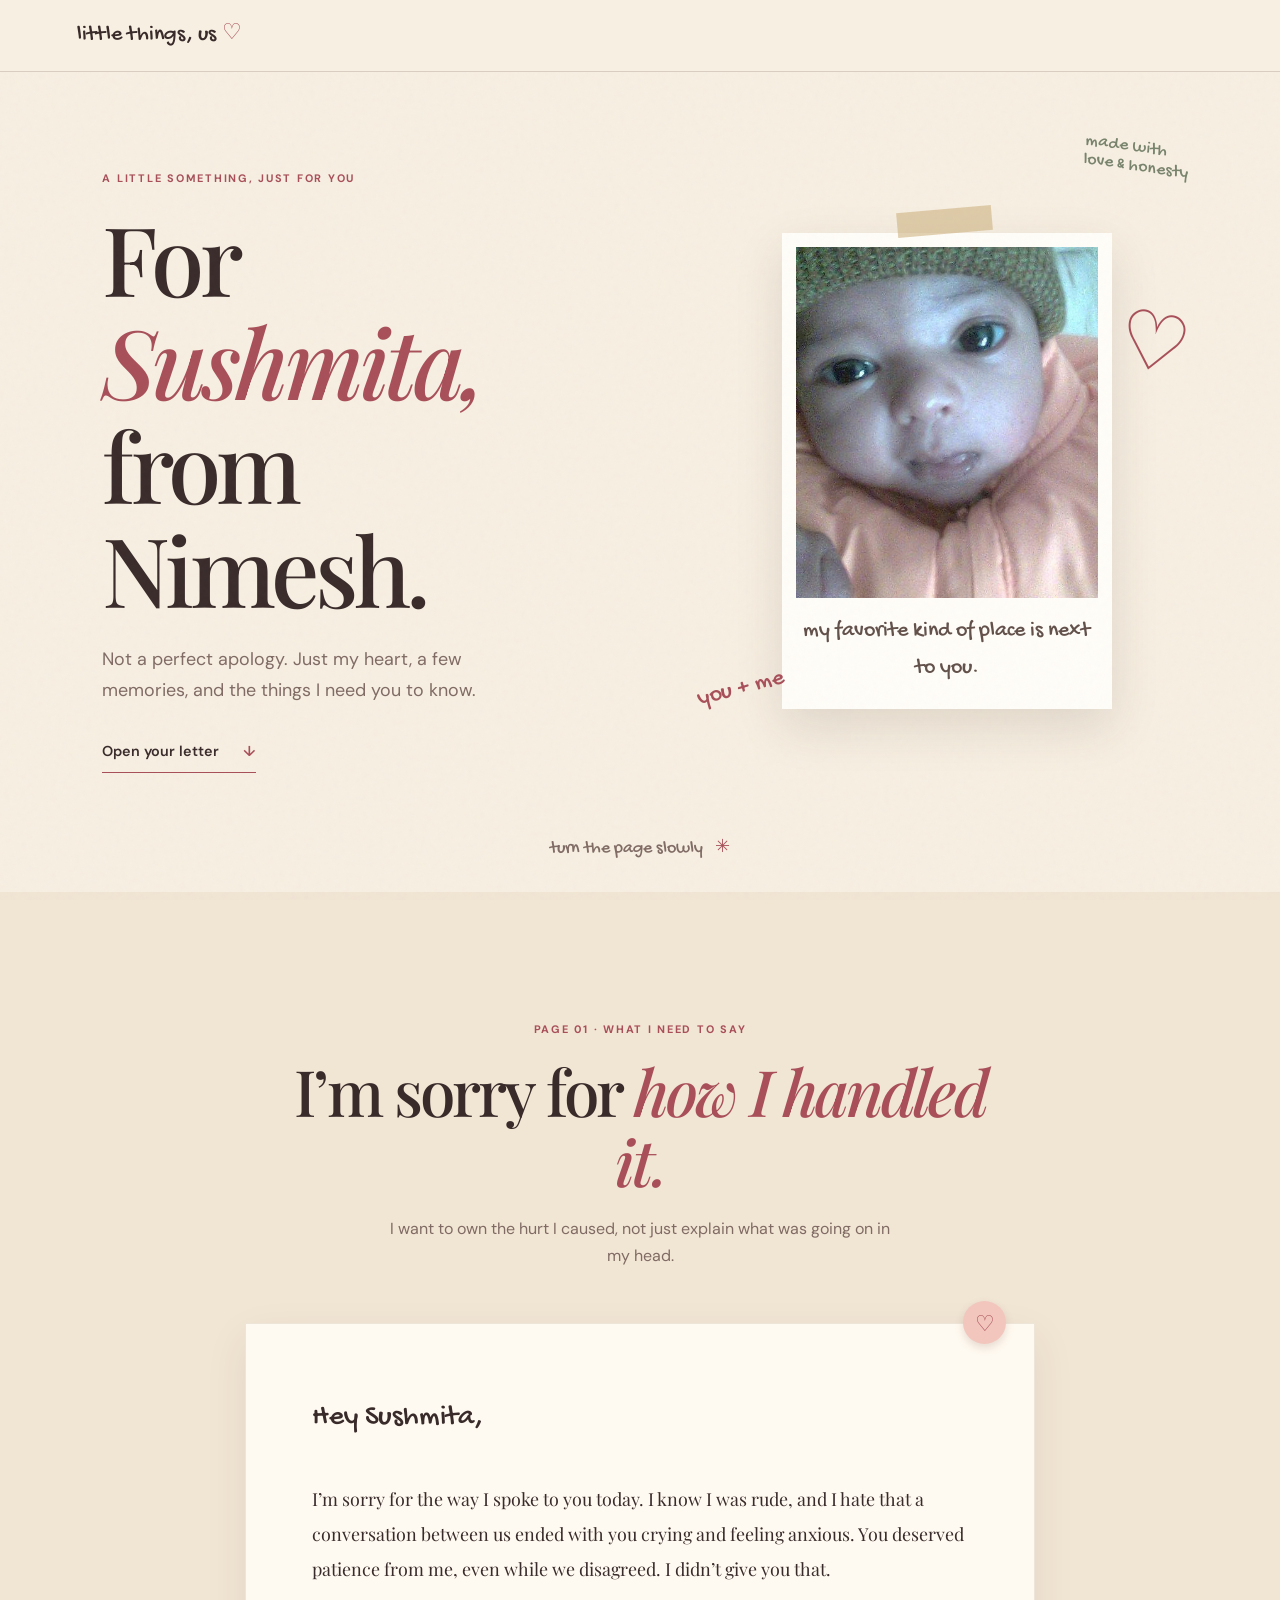
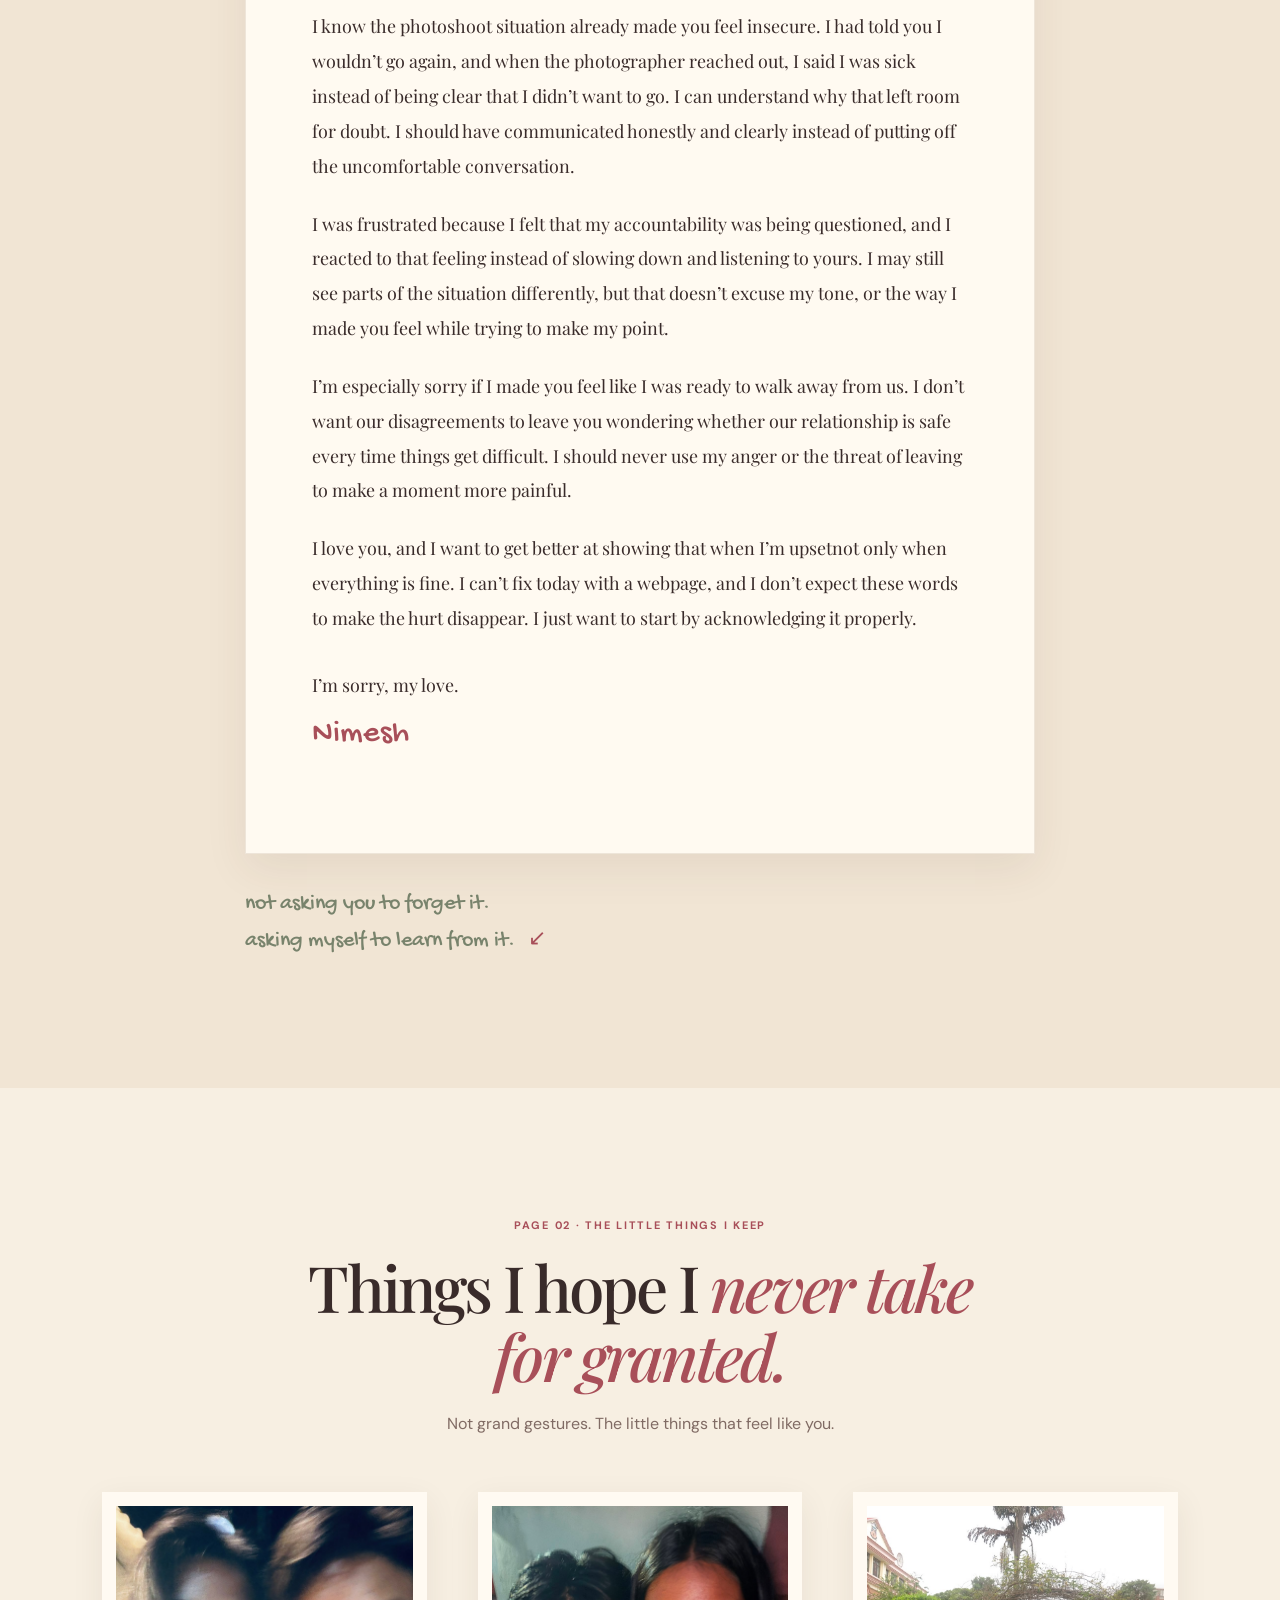
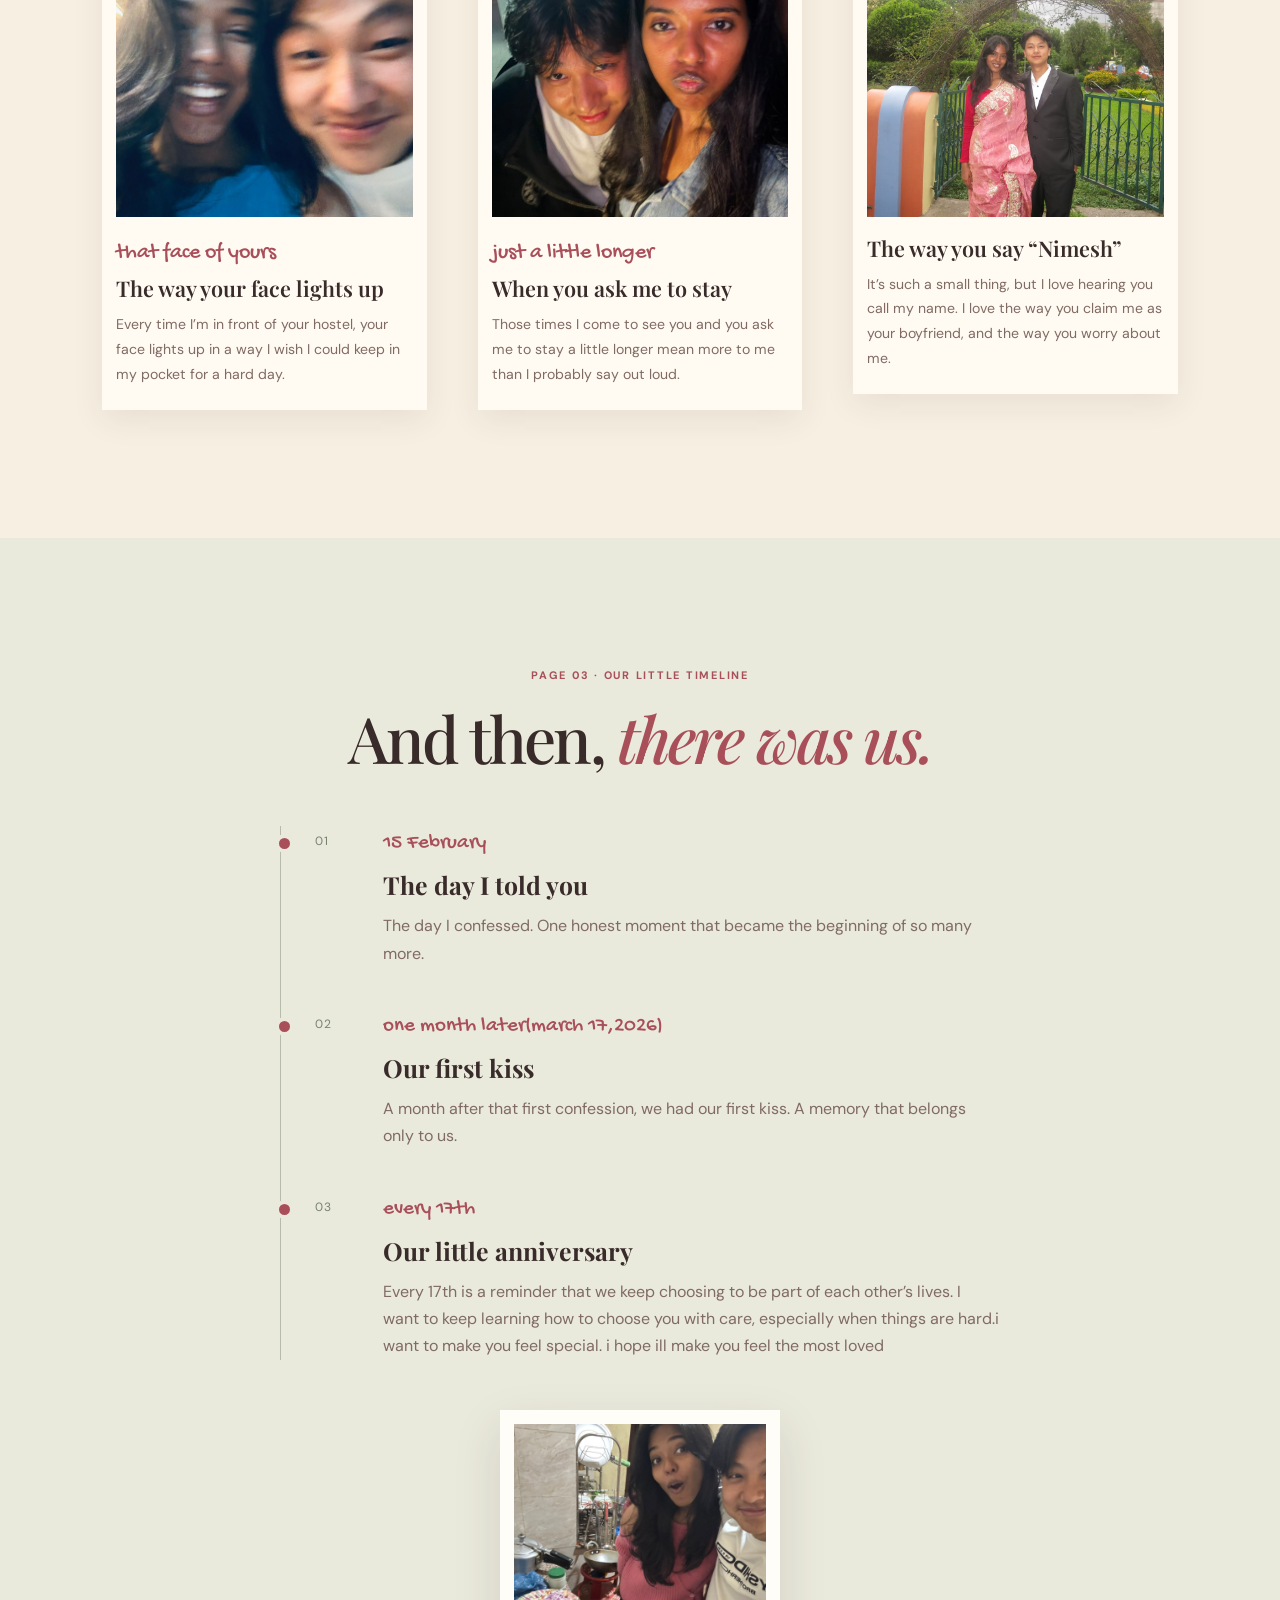
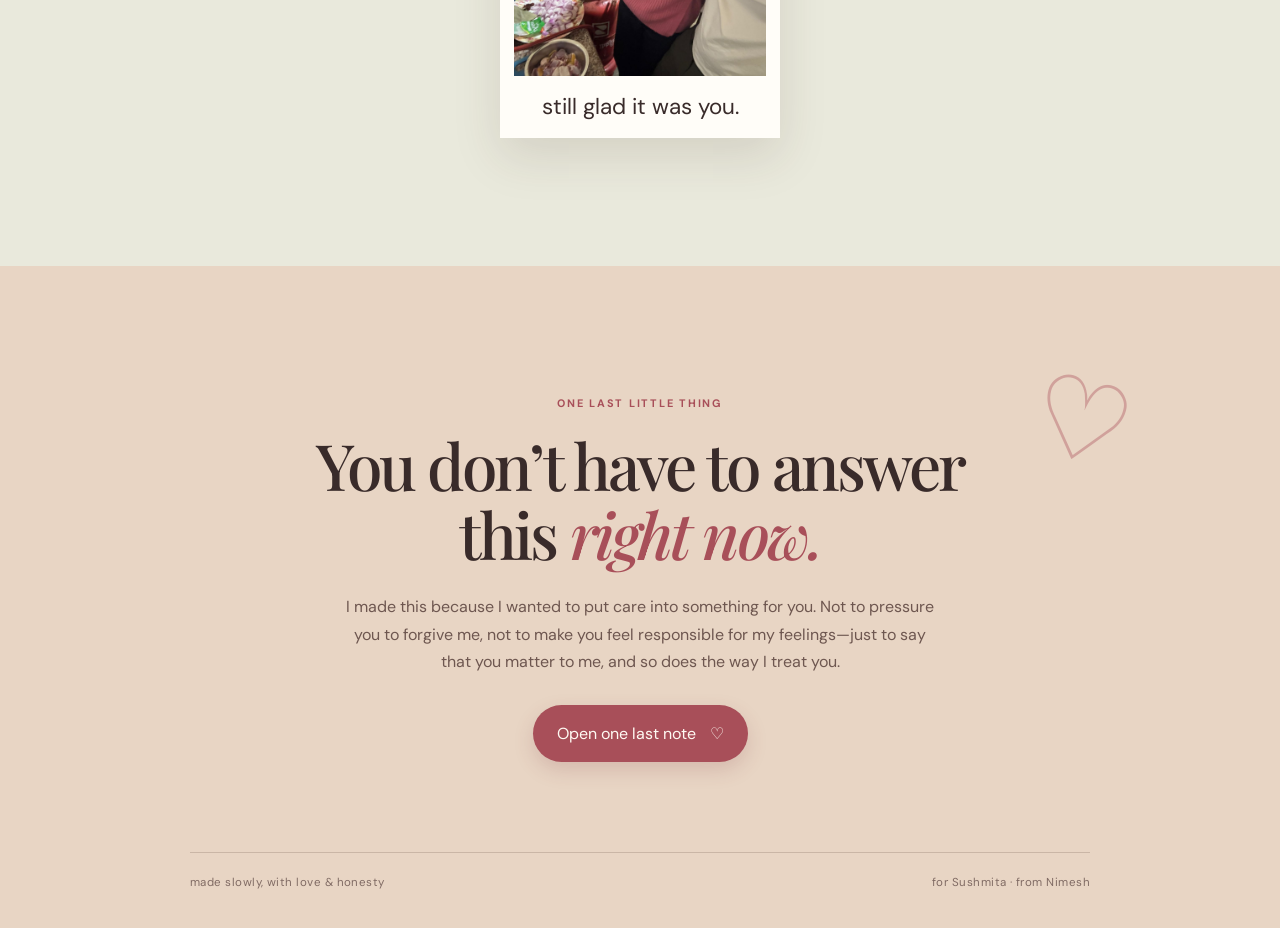
==== index.html @ 6c42d211 "Update index.html" ====
<!DOCTYPE html>
<html lang="en">
<head>
  <meta charset="UTF-8" />
  <meta name="viewport" content="width=device-width, initial-scale=1.0" />
  <meta name="theme-color" content="#f7efe2" />
  <meta name="description" content="A little scrapbook for Sushmita, from Nimesh." />
  <title>For Sushmita, from Nimesh ♡</title>
  <link rel="preconnect" href="https://fonts.googleapis.com">
  <link rel="preconnect" href="https://fonts.gstatic.com" crossorigin>
  <link href="https://fonts.googleapis.com/css2?family=DM+Sans:wght@400;500;600;700&family=Gochi+Hand&family=Playfair+Display:ital,wght@0,500;0,600;0,700;1,500;1,600&display=swap" rel="stylesheet">
  <link rel="stylesheet" href="style.css" />
</head>
<body>
  <div class="grain" aria-hidden="true"></div>
  <header class="topbar">
    <a class="wordmark" href="#top" aria-label="Back to beginning">little things, us <span>♡</span></a>
    
  </header>

  <main>
    <section class="hero section-pad" id="top">
      <div class="hero-sticker sticker-one" aria-hidden="true">made with<br>love & honesty</div>
      <div class="hero-copy reveal">
        <p class="eyebrow">a little something, just for you</p>
        <h1>For <em>Sushmita,</em><br>from Nimesh.</h1>
        <p class="hero-sub">Not a perfect apology. Just my heart, a few memories, and the things I need you to know.</p>
        <a class="primary-link" href="#letter">Open your letter <span aria-hidden="true">↓</span></a>
      </div>
      <div class="hero-photo-wrap reveal">
        <div class="tape tape-top" aria-hidden="true"></div>
        <figure class="polaroid hero-polaroid">
          <img src="our-favorite-photo.jpg.jpeg" alt="A favorite photo of Nimesh and Sushmita" onerror="this.style.display='none'; this.nextElementSibling.style.display='grid';" />
          <div class="photo-placeholder"><span>your favorite<br>photo together</span><small>our-favorite-photo.jpg</small></div>
          <figcaption>my favorite kind of place is next to you.</figcaption>
        </figure>
        <span class="scribble heart-scribble" aria-hidden="true">♡</span>
        <span class="scribble tiny-note" aria-hidden="true">you + me</span>
      </div>
      <div class="hero-bottom-note">turn the page slowly <span>✳</span></div>
    </section>

    <section class="section-pad letter-section" id="letter">
      <div class="section-heading reveal">
        <p class="eyebrow">page 01 · what i need to say</p>
        <h2>I’m sorry for <em>how I handled it.</em></h2>
        <p class="section-intro">I want to own the hurt I caused, not just explain what was going on in my head.</p>
      </div>
      <article class="letter-paper reveal">
        <div class="paper-pin" aria-hidden="true">♡</div>
        <p>Hey Sushmita,</p>
        <p>I’m sorry for the way I spoke to you today. I know I was rude, and I hate that a conversation between us ended with you crying and feeling anxious. You deserved patience from me, even while we disagreed. I didn’t give you that.</p>
        <p>I know the photoshoot situation already made you feel insecure. I had told you I wouldn’t go again, and when the photographer reached out, I said I was sick instead of being clear that I didn’t want to go. I can understand why that left room for doubt. I should have communicated honestly and clearly instead of putting off the uncomfortable conversation.</p>
        <p>I was frustrated because I felt that my accountability was being questioned, and I reacted to that feeling instead of slowing down and listening to yours. I may still see parts of the situation differently, but that doesn’t excuse my tone, or the way I made you feel while trying to make my point.</p>
        <p>I’m especially sorry if I made you feel like I was ready to walk away from us. I don’t want our disagreements to leave you wondering whether our relationship is safe every time things get difficult. I should never use my anger or the threat of leaving to make a moment more painful.</p>
        <p>I love you, and I want to get better at showing that when I’m upsetnot only when everything is fine. I can’t fix today with a webpage, and I don’t expect these words to make the hurt disappear. I just want to start by acknowledging it properly.</p>
        <p class="letter-signoff">I’m sorry, my love.<br><span>Nimesh</span></p>
      </article>
      <p class="margin-note reveal">not asking you to forget it.<br>asking myself to learn from it. <span>↙</span></p>
    </section>

    <section class="section-pad memories-section" id="memories">
      <div class="section-heading reveal">
        <p class="eyebrow">page 02 · the little things i keep</p>
        <h2>Things I hope I <em>never take for granted.</em></h2>
        <p class="section-intro">Not grand gestures. The little things that feel like you.</p>
      </div>
      <div class="memory-grid">
        <article class="memory-card tilt-left reveal">
          <div class="memory-image image-slot">
            <img src="stay-a-little-longer.jpg.jpeg" alt="Sushmita smiling when Nimesh visits her hostel" onerror="this.style.display='none'; this.nextElementSibling.style.display='grid';" />
            <div class="photo-placeholder"><span>that hostel smile</span><small>add hostel-smile.jpg</small></div>
          </div>
          <p class="handwritten">that face of yours</p>
          <h3>The way your face lights up</h3>
          <p>Every time I’m in front of your hostel, your face lights up in a way I wish I could keep in my pocket for a hard day.</p>
        </article>
        <article class="memory-card tilt-right reveal">
          <div class="memory-image image-slot">
            <img src="hostel-smile.jpg.jpeg" alt="A memory of time spent together" onerror="this.style.display='none'; this.nextElementSibling.style.display='grid';" />
            <div class="photo-placeholder"><span>five more minutes?</span><small>add stay-a-little-longer.jpg</small></div>
          </div>
          <p class="handwritten">just a little longer</p>
          <h3>When you ask me to stay</h3>
          <p>Those times I come to see you and you ask me to stay a little longer mean more to me than I probably say out loud.</p>
        </article>
        <article class="memory-card tilt-left reveal">
          <div class="memory-image image-slot">
            <img src="us-being-us.jpg.jpeg" alt="A candid photo of Nimesh and Sushmita" onerror="this.style.display='none'; this.nextElementSibling.style.display='grid';" />
            <div class="photo-placeholder"><span>one of our ordinary days</span><small>add us-being-us.jpg</small></div>
          </div>
          <p class="handwritten"></p>
          <h3>The way you say “Nimesh”</h3>
          <p>It’s such a small thing, but I love hearing you call my name. I love the way you claim me as your boyfriend, and the way you worry about me.</p>
        </article>
      </div>
    
    </section>

    <section class="section-pad timeline-section" id="timeline">
      <div class="section-heading reveal">
        <p class="eyebrow">page 03 · our little timeline</p>
        <h2>And then, <em>there was us.</em></h2>
      </div>
      <div class="timeline">
        <div class="timeline-item reveal">
          <span class="timeline-mark">01</span>
          <div><p class="handwritten">15 February</p><h3>The day I told you</h3><p>The day I confessed. One honest moment that became the beginning of so many more.</p></div>
        </div>
        <div class="timeline-item reveal">
          <span class="timeline-mark">02</span>
          <div><p class="handwritten">one month later(march 17,2026)</p><h3>Our first kiss</h3><p>A month after that first confession, we had our first kiss. A memory that belongs only to us.</p></div>
        </div>
        <div class="timeline-item reveal">
          <span class="timeline-mark">03</span>
          <div><p class="handwritten">every 17th</p><h3>Our little anniversary</h3><p>Every 17th is a reminder that we keep choosing to be part of each other’s lives. I want to keep learning how to choose you with care, especially when things are hard.i want to make you feel special. i hope ill make you feel the most loved </p></div>
        </div>
      </div>
      <div class="timeline-photo polaroid reveal">
        <img src="our-timeline-photo.jpg.jpeg" alt="A photo from our relationship" onerror="this.style.display='none'; this.nextElementSibling.style.display='grid';" />
        <div class="photo-placeholder"><span>a photo from our beginning</span><small>add our-timeline-photo.jpg</small></div>
        <p class="handwritten">still glad it was you.</p>
      </div>
    </section>

    <!-- <section class="section-pad growth-section" id="better">
      <div class="section-heading reveal">
        <p class="eyebrow">page 04 · not just words</p>
        <h2>What I want to <em>do better.</em></h2>
      </div>
      <div class="promise-list">
        <div class="promise reveal"><span>✳</span><div><h3>Be clear, even when it’s uncomfortable.</h3><p>If I don’t want to do something, I’ll communicate that honestly instead of leaving things vague and hoping the problem goes away.</p></div></div>
        <div class="promise reveal"><span>✳</span><div><h3>Listen before I defend myself.</h3><p>I want to understand what’s making you anxious before I explain my side. Your feelings deserve to be heard, even when we see a situation differently.</p></div></div>
        <div class="promise reveal"><span>✳</span><div><h3>Take responsibility for my tone.</h3><p>Being frustrated doesn’t give me permission to speak to you rudely. I want to pause, calm down, and return to the conversation with more care.</p></div></div>
        <div class="promise reveal"><span>✳</span><div><h3>Make my actions match my words.</h3><p>I know trust grows through consistency, not one long message. I need to show you the change over time, without expecting instant reassurance or forgiveness.</p></div></div>
      </div>
      <p class="small-truth reveal">I know “I’ll improve” only means something when you can actually see me trying.</p>
    </section> -->

    <section class="final-section section-pad" id="surprise">
      <div class="final-doodle" aria-hidden="true">♡</div>
      <p class="eyebrow reveal">one last little thing</p>
      <h2 class="reveal">You don’t have to answer<br>this <em>right now.</em></h2>
      <p class="final-copy reveal">I made this because I wanted to put care into something for you. Not to pressure you to forgive me, not to make you feel responsible for my feelings—just to say that you matter to me, and so does the way I treat you.</p>
      <button class="surprise-button reveal" id="surpriseButton" type="button">Open one last note <span>♡</span></button>
      <div class="hidden-note" id="hiddenNote" hidden>
        <div class="note-card">
          <p class="handwritten">for my Sushmita</p>
          <p>I love you. I love the little things that make you you, and I don’t want to let anger get in the way of caring for you well. You deserve honesty, gentleness, and actions that make you feel heard. I’m going to keep working on that—not just for this moment, but because it’s the kind of partner I want to be.</p>
          <p>Take the time you need. When you’re ready, I want to listen.</p>
          <p class="note-sign">Always learning,<br><span>Nimesh ♡</span></p>
        </div>
      </div>
      <footer class="site-footer">
        <p>made slowly, with love & honesty</p>
        <span>for Sushmita · from Nimesh</span>
      </footer>
    </section>
  </main>

  <audio id="ourSong" preload="none" loop>
    <source src="our-song.mp3.mp3" type="audio/mpeg" />
  </audio>
  <script src="script.js"></script>
</body>
</html>
---- style.css ----
:root {
  --paper: #f7efe2;
  --paper-deep: #efe1cd;
  --ink: #392b2a;
  --muted: #806b64;
  --rose: #a84f59;
  --rose-dark: #853d49;
  --sage: #78836c;
  --line: rgba(83, 58, 48, .18);
  --serif: "Playfair Display", Georgia, serif;
  --sans: "DM Sans", Arial, sans-serif;
  --hand: "Gochi Hand", cursive;
}
* { box-sizing: border-box; }
html { scroll-behavior: smooth; scroll-padding-top: 82px; }
body { margin: 0; color: var(--ink); background: var(--paper); font-family: var(--sans); line-height: 1.7; overflow-x: hidden; }
body::before { content: ""; position: fixed; inset: 0; pointer-events: none; z-index: 10; opacity: .14; background-image: url("data:image/svg+xml,%3Csvg viewBox='0 0 180 180' xmlns='http://www.w3.org/2000/svg'%3E%3Cfilter id='n'%3E%3CfeTurbulence type='fractalNoise' baseFrequency='.85' numOctaves='3' stitchTiles='stitch'/%3E%3C/filter%3E%3Crect width='100%25' height='100%25' filter='url(%23n)' opacity='.22'/%3E%3C/svg%3E"); }
.grain { position: absolute; inset: 0 0 auto; height: 100%; pointer-events: none; }
a { color: inherit; }
button { font: inherit; }
.topbar { height: 72px; padding: 0 clamp(20px, 6vw, 88px); display: flex; align-items: center; justify-content: space-between; border-bottom: 1px solid var(--line); position: sticky; top: 0; z-index: 20; background: rgba(247,239,226,.92); backdrop-filter: blur(12px); }
.wordmark { text-decoration: none; font-family: var(--hand); font-size: 1.35rem; letter-spacing: .01em; }
.wordmark span { color: var(--rose); }
.music-toggle { border: 1px solid var(--line); background: transparent; color: var(--ink); border-radius: 99px; padding: 9px 14px; display: flex; gap: 9px; align-items: center; cursor: pointer; font-size: .82rem; transition: background .25s, transform .25s; }
.music-toggle:hover { background: #fff8ee; transform: translateY(-1px); }
.music-dot { width: 8px; height: 8px; border-radius: 50%; background: var(--rose); display: inline-block; }
.music-toggle[aria-pressed="true"] .music-dot { animation: pulse 1.2s infinite; }
.section-pad { padding: clamp(76px, 10vw, 140px) clamp(20px, 8vw, 120px); }
.hero { min-height: min(820px, calc(100svh - 72px)); display: grid; grid-template-columns: 1.05fr .95fr; align-items: center; gap: clamp(35px, 8vw, 120px); position: relative; padding-top: 78px; padding-bottom: 100px; }
.hero-copy { max-width: 620px; position: relative; z-index: 2; }
.eyebrow { text-transform: uppercase; letter-spacing: .16em; font-size: .68rem; font-weight: 700; color: var(--rose); margin: 0 0 18px; }
h1, h2, h3, p { margin-top: 0; }
h1, h2 { font-family: var(--serif); font-weight: 500; letter-spacing: -.045em; line-height: 1.08; }
h1 { font-size: clamp(3.2rem, 7.5vw, 6.8rem); margin: 0 0 24px; }
h1 em, h2 em { font-weight: 500; color: var(--rose); }
.hero-sub { color: var(--muted); font-size: clamp(1rem, 1.4vw, 1.12rem); max-width: 440px; margin-bottom: 32px; }
.primary-link { display: inline-flex; gap: 24px; align-items: center; border-bottom: 1px solid var(--rose); padding: 0 0 8px; text-decoration: none; font-size: .9rem; font-weight: 600; }
.primary-link span { color: var(--rose); transition: transform .2s; }
.primary-link:hover span { transform: translateY(4px); }
.hero-photo-wrap { justify-self: center; width: min(100%, 410px); position: relative; transform: rotate(2deg); }
.polaroid { background: #fffdf8; padding: 14px 14px 22px; box-shadow: 0 18px 45px rgba(73,49,36,.13); position: relative; }
.polaroid img, .image-slot img { display: block; width: 100%; height: 100%; object-fit: cover; }
.hero-polaroid img, .hero-polaroid .photo-placeholder { aspect-ratio: 4/4.65; }
figcaption { text-align: center; padding: 15px 4px 0; font-family: var(--hand); font-size: 1.35rem; color: #62504a; }
.photo-placeholder { display: none; place-content: center; text-align: center; background: linear-gradient(145deg,#e9d8c7,#f3e8d9); color: var(--muted); min-height: 160px; padding: 18px; }
.photo-placeholder span { font-family: var(--hand); font-size: 1.45rem; line-height: 1.2; }
.photo-placeholder small { display: block; font-family: var(--sans); font-size: .67rem; margin-top: 12px; opacity: .8; }
.tape { width: 95px; height: 25px; background: rgba(206,177,127,.58); position: absolute; z-index: 3; }
.tape-top { top: -8px; left: 38%; transform: rotate(-5deg); }
.scribble { position: absolute; font-family: var(--hand); color: var(--rose); }
.heart-scribble { font-size: 5rem; right: -35px; top: 14%; transform: rotate(12deg); }
.tiny-note { font-size: 1.5rem; bottom: 3%; left: -45px; transform: rotate(-14deg); }
.hero-sticker { position: absolute; right: 7%; top: 8%; color: var(--sage); font-family: var(--hand); font-size: 1.1rem; transform: rotate(8deg); line-height: 1.1; }
.hero-bottom-note { position: absolute; bottom: 28px; left: 50%; transform: translateX(-50%); font-family: var(--hand); color: var(--muted); font-size: 1.1rem; white-space: nowrap; }
.hero-bottom-note span { color: var(--rose); margin-left: 8px; }
.section-heading { max-width: 700px; margin: 0 auto 54px; text-align: center; }
h2 { font-size: clamp(2.5rem, 5vw, 4.7rem); margin-bottom: 20px; }
.section-intro { max-width: 510px; color: var(--muted); margin: 0 auto; }
.letter-section { background: #f1e5d4; position: relative; }
.letter-paper { max-width: 790px; margin: 0 auto; padding: clamp(28px, 6vw, 66px); background: #fffaf1; box-shadow: 0 15px 40px rgba(81,54,37,.08); border: 1px solid rgba(138,99,72,.14); position: relative; transform: rotate(-.35deg); font-family: var(--serif); font-size: clamp(1rem, 1.4vw, 1.12rem); line-height: 1.95; }
.letter-paper p { margin-bottom: 1.25em; }
.letter-paper p:first-of-type { font-family: var(--hand); font-size: 1.8rem; }
.paper-pin { position: absolute; right: 28px; top: -23px; border-radius: 50%; width: 43px; height: 43px; display: grid; place-items: center; color: var(--rose); background: #f2c6bd; font-size: 1.4rem; box-shadow: 0 4px 8px #8b5d5033; }
.letter-signoff { margin-top: 2rem; }
.letter-signoff span, .note-sign span { font-family: var(--hand); font-size: 2rem; color: var(--rose); }
.margin-note { max-width: 790px; margin: 32px auto 0; font-family: var(--hand); color: var(--sage); font-size: 1.35rem; transform: rotate(-2deg); }
.margin-note span { margin-left: 8px; color: var(--rose); }
.memories-section { background: var(--paper); }
.memory-grid { display: grid; grid-template-columns: repeat(3, minmax(0,1fr)); gap: clamp(20px, 4vw, 55px); max-width: 1120px; margin: 0 auto; align-items: start; }
.memory-card { background: #fffaf2; padding: 14px 14px 24px; box-shadow: 0 10px 30px rgba(70,48,34,.08); }
.tilt-left { transform: rotate(-2deg); }
.tilt-right { transform: rotate(1.7deg) translateY(24px); }
.memory-image { aspect-ratio: 4/4.2; overflow: hidden; background: #e9d8c7; }
.memory-image .photo-placeholder { height: 100%; }
.memory-card .handwritten { font-family: var(--hand); color: var(--rose); font-size: 1.35rem; margin: 18px 0 4px; }
.memory-card h3 { font-family: var(--serif); font-size: 1.35rem; line-height: 1.25; font-weight: 600; margin-bottom: 10px; }
.memory-card p:not(.handwritten) { font-size: .88rem; line-height: 1.75; color: var(--muted); margin-bottom: 0; }
.memories-footnote { text-align: center; color: var(--muted); font-size: .8rem; margin: 65px 0 0; }
.timeline-section { background: #e9e9dc; position: relative; overflow: hidden; }
.timeline { max-width: 720px; margin: 0 auto; border-left: 1px solid rgba(91,102,76,.35); padding-left: 34px; }
.timeline-item { display: grid; grid-template-columns: 48px 1fr; gap: 20px; margin: 0 0 42px; position: relative; }
.timeline-item::before { content: ""; position: absolute; left: -40px; top: 8px; width: 11px; height: 11px; background: var(--rose); border: 4px solid #e9e9dc; border-radius: 50%; }
.timeline-mark { font-size: .75rem; color: var(--sage); letter-spacing: .1em; padding-top: 5px; }
.timeline-item .handwritten { font-family: var(--hand); color: var(--rose); font-size: 1.3rem; margin-bottom: 3px; }
.timeline-item h3 { font-family: var(--serif); font-size: 1.55rem; margin-bottom: 6px; }
.timeline-item p:last-child { color: var(--muted); margin-bottom: 0; }
.timeline-photo { max-width: 280px; margin: 50px auto 0; transform: rotate(3deg); padding-bottom: 12px; }
.timeline-photo img, .timeline-photo .photo-placeholder { aspect-ratio: 1/1; }
.timeline-photo .handwritten { text-align: center; margin: 12px 0 0; font-size: 1.4rem; }
.growth-section { background: #fbf6ed; }
.promise-list { max-width: 790px; margin: 0 auto; }
.promise { display: grid; grid-template-columns: 42px 1fr; gap: 18px; padding: 24px 0; border-bottom: 1px solid var(--line); }
.promise > span { color: var(--rose); font-size: 1.4rem; padding-top: 2px; }
.promise h3 { font-family: var(--serif); font-size: 1.45rem; font-weight: 600; margin-bottom: 5px; }
.promise p { color: var(--muted); margin: 0; }
.small-truth { text-align: center; font-family: var(--hand); font-size: 1.4rem; color: var(--sage); margin: 38px auto 0; }
.final-section { text-align: center; background: #e8d5c4; position: relative; overflow: hidden; padding-bottom: 35px; }
.final-section h2 { max-width: 800px; margin: 0 auto 25px; }
.final-copy { max-width: 590px; color: #6e5750; margin: 0 auto 30px; }
.final-doodle { position: absolute; right: 12%; top: 12%; color: #b96e73; font-family: var(--hand); font-size: 7rem; transform: rotate(15deg); opacity: .5; }
.surprise-button { background: var(--rose); color: #fffaf3; border: 0; border-radius: 99px; padding: 15px 24px; cursor: pointer; box-shadow: 0 8px 20px rgba(129,54,65,.18); transition: transform .25s, background .25s; }
.surprise-button:hover { transform: translateY(-3px); background: var(--rose-dark); }
.surprise-button span { margin-left: 10px; }
.hidden-note { max-width: 620px; margin: 28px auto 0; animation: noteIn .65s cubic-bezier(.2,.8,.2,1) both; }
.note-card { background: #fffaf1; padding: clamp(25px, 5vw, 48px); box-shadow: 0 12px 30px rgba(70,48,34,.1); transform: rotate(-.5deg); text-align: left; }
.note-card .handwritten { color: var(--rose); font-family: var(--hand); font-size: 1.6rem; }
.note-card p { color: #5f4b44; }
.note-sign { margin: 28px 0 0; }
.site-footer { border-top: 1px solid rgba(83,58,48,.2); max-width: 900px; margin: 90px auto 0; padding-top: 20px; display: flex; justify-content: space-between; gap: 15px; color: #806b64; font-size: .72rem; letter-spacing: .04em; }
.site-footer p { margin: 0; }
.reveal { opacity: 0; transform: translateY(22px); transition: opacity .8s ease, transform .8s cubic-bezier(.2,.7,.2,1); }
.reveal.visible { opacity: 1; transform: translateY(0); }
@keyframes pulse { 0%,100% { box-shadow: 0 0 0 0 rgba(168,79,89,.35); } 50% { box-shadow: 0 0 0 6px rgba(168,79,89,0); } }
@keyframes noteIn { from { opacity: 0; transform: translateY(14px) rotate(-.5deg); } to { opacity: 1; transform: translateY(0) rotate(-.5deg); } }
@media (max-width: 800px) {
  .hero { grid-template-columns: 1fr; gap: 48px; min-height: auto; text-align: center; padding-top: 75px; }
  .hero-copy { margin: 0 auto; }
  .hero-sub { margin-left: auto; margin-right: auto; }
  .hero-photo-wrap { width: min(76%, 350px); }
  .hero-sticker { right: 7%; top: 3%; }
  .heart-scribble { right: -28px; font-size: 4rem; }
  .tiny-note { left: -30px; }
  .hero-bottom-note { bottom: 18px; }
  .memory-grid { grid-template-columns: 1fr; max-width: 430px; gap: 30px; }
  .tilt-right { transform: rotate(1deg); }
  .tilt-left { transform: rotate(-1deg); }
  .memory-card { padding: 12px 12px 22px; }
  .memory-image { aspect-ratio: 4/3.3; }
  .memory-card h3 { font-size: 1.5rem; }
  .memories-footnote { margin-top: 35px; }
  .final-doodle { right: 2%; top: 5%; font-size: 4rem; }
}
@media (max-width: 480px) {
  .topbar { height: 62px; padding: 0 18px; }
  .wordmark { font-size: 1.15rem; }
  .music-toggle { padding: 7px 11px; font-size: .75rem; }
  .section-pad { padding: 74px 21px; }
  .hero { padding-top: 68px; padding-bottom: 75px; }
  h1 { font-size: clamp(3.05rem, 15vw, 4.3rem); }
  h2 { font-size: 2.65rem; }
  .hero-sticker { font-size: .9rem; right: 5%; }
  .section-heading { margin-bottom: 38px; }
  .letter-paper { padding: 29px 23px; line-height: 1.85; }
  .letter-paper p:first-of-type { font-size: 1.55rem; }
  .timeline { padding-left: 24px; }
  .timeline-item { grid-template-columns: 28px 1fr; gap: 12px; }
  .timeline-item::before { left: -30px; }
  .timeline-item h3 { font-size: 1.35rem; }
  .promise { grid-template-columns: 27px 1fr; gap: 10px; }
  .promise h3 { font-size: 1.25rem; }
  .site-footer { flex-direction: column; align-items: center; margin-top: 65px; }
}
@media (prefers-reduced-motion: reduce) {
  *, *::before, *::after { scroll-behavior: auto !important; animation-duration: .01ms !important; animation-iteration-count: 1 !important; transition-duration: .01ms !important; }
  .reveal { opacity: 1; transform: none; }
}
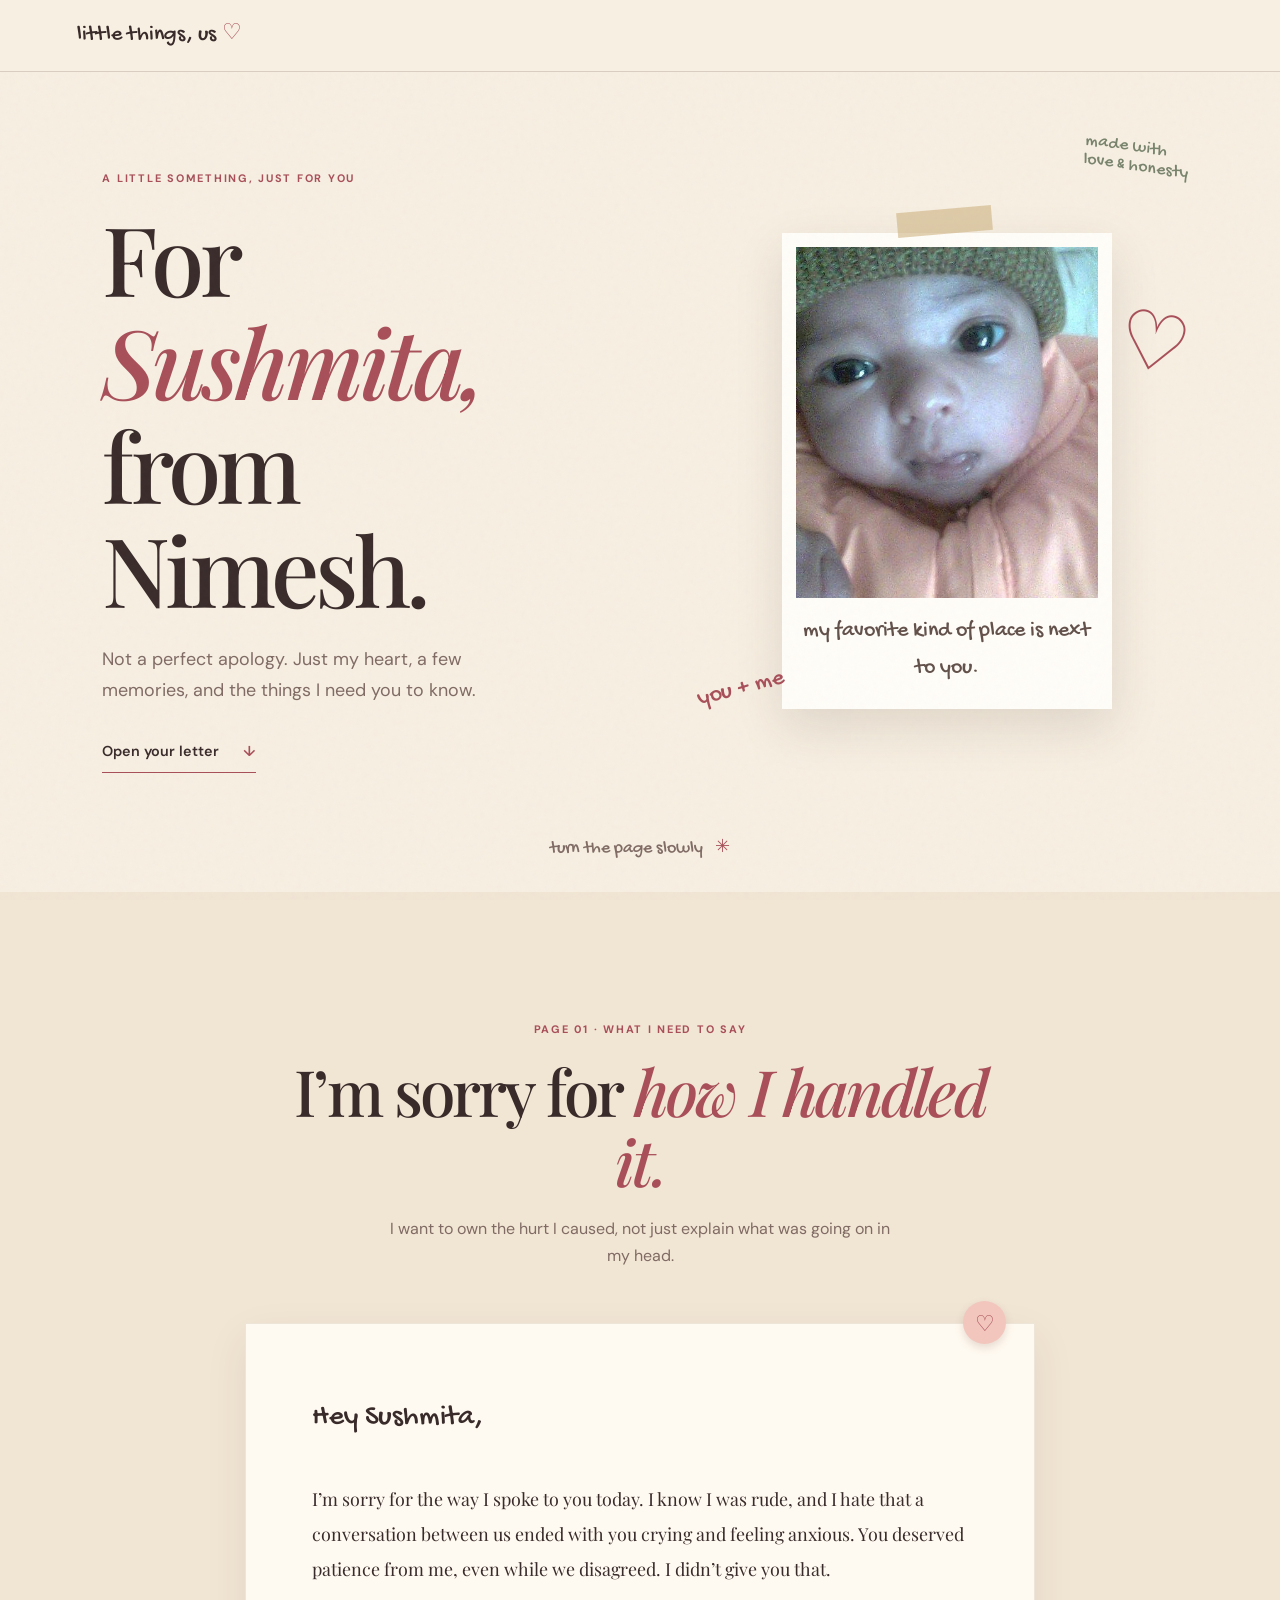
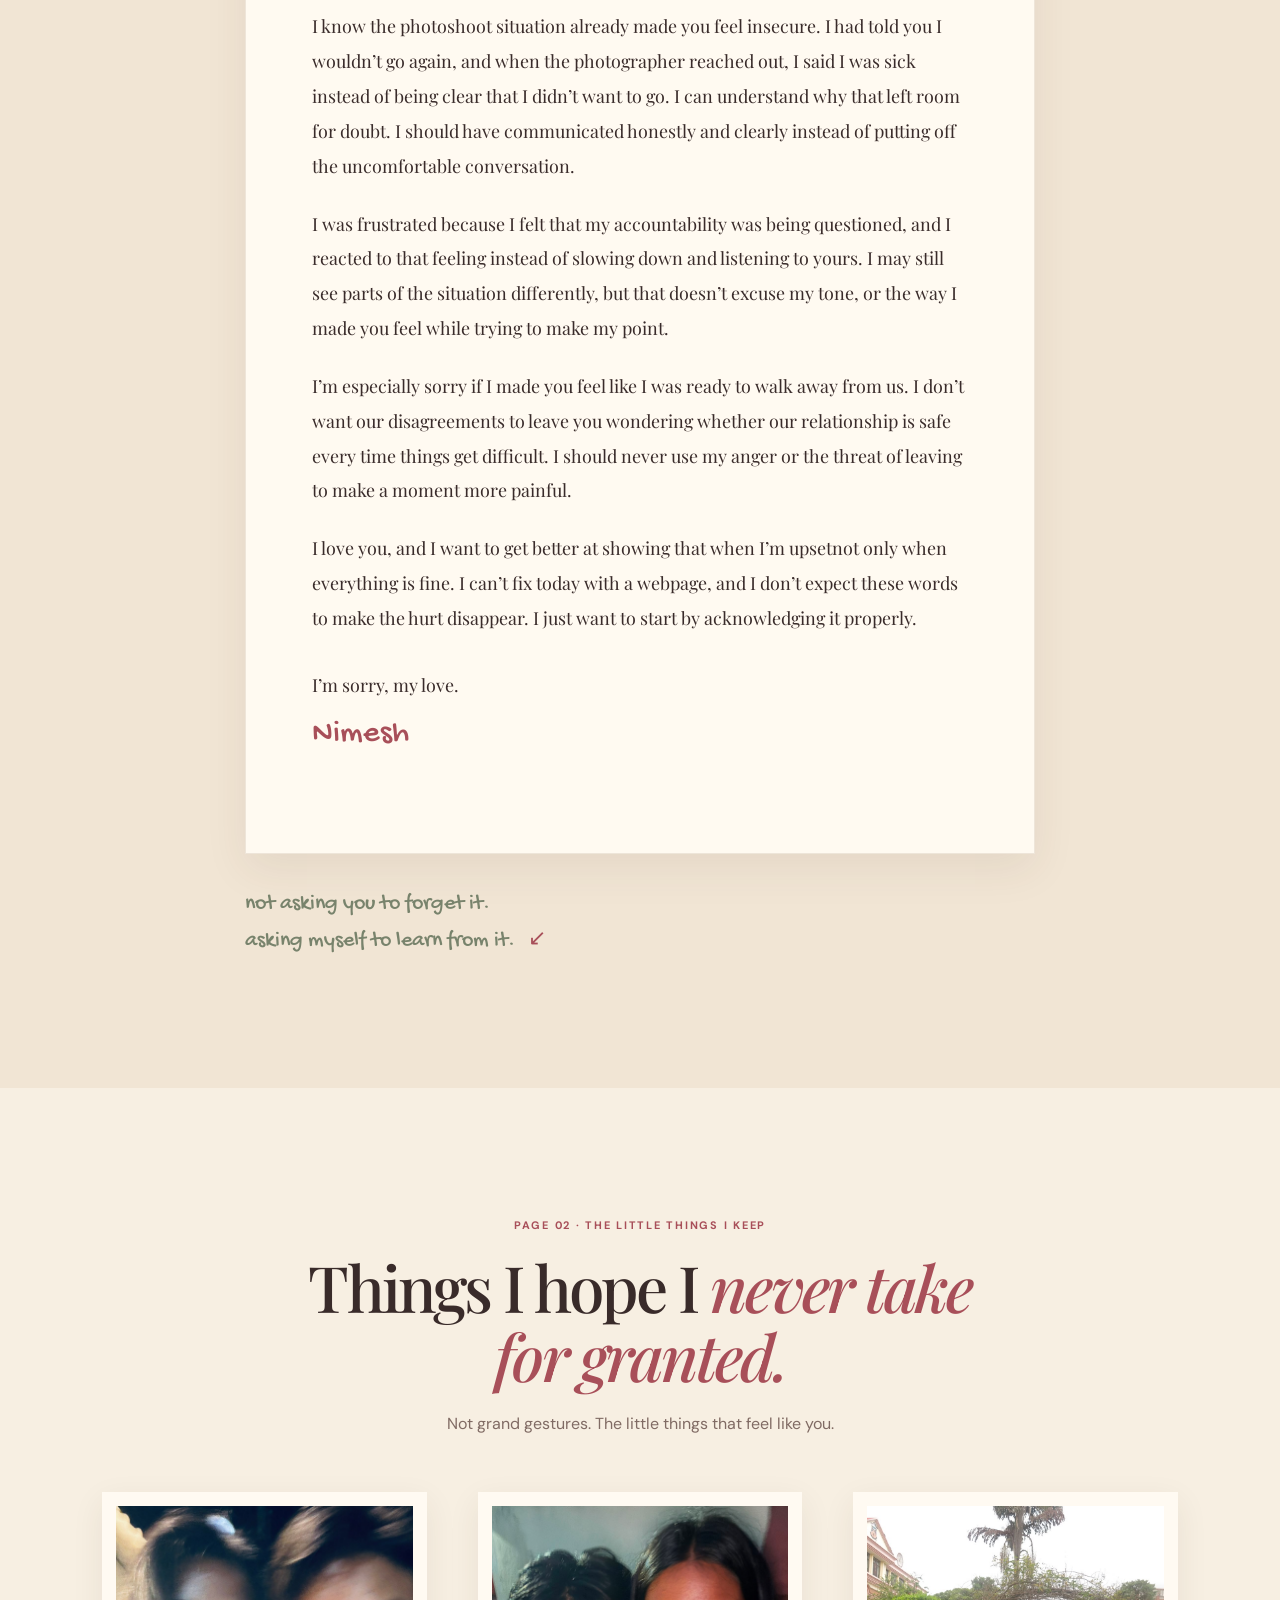
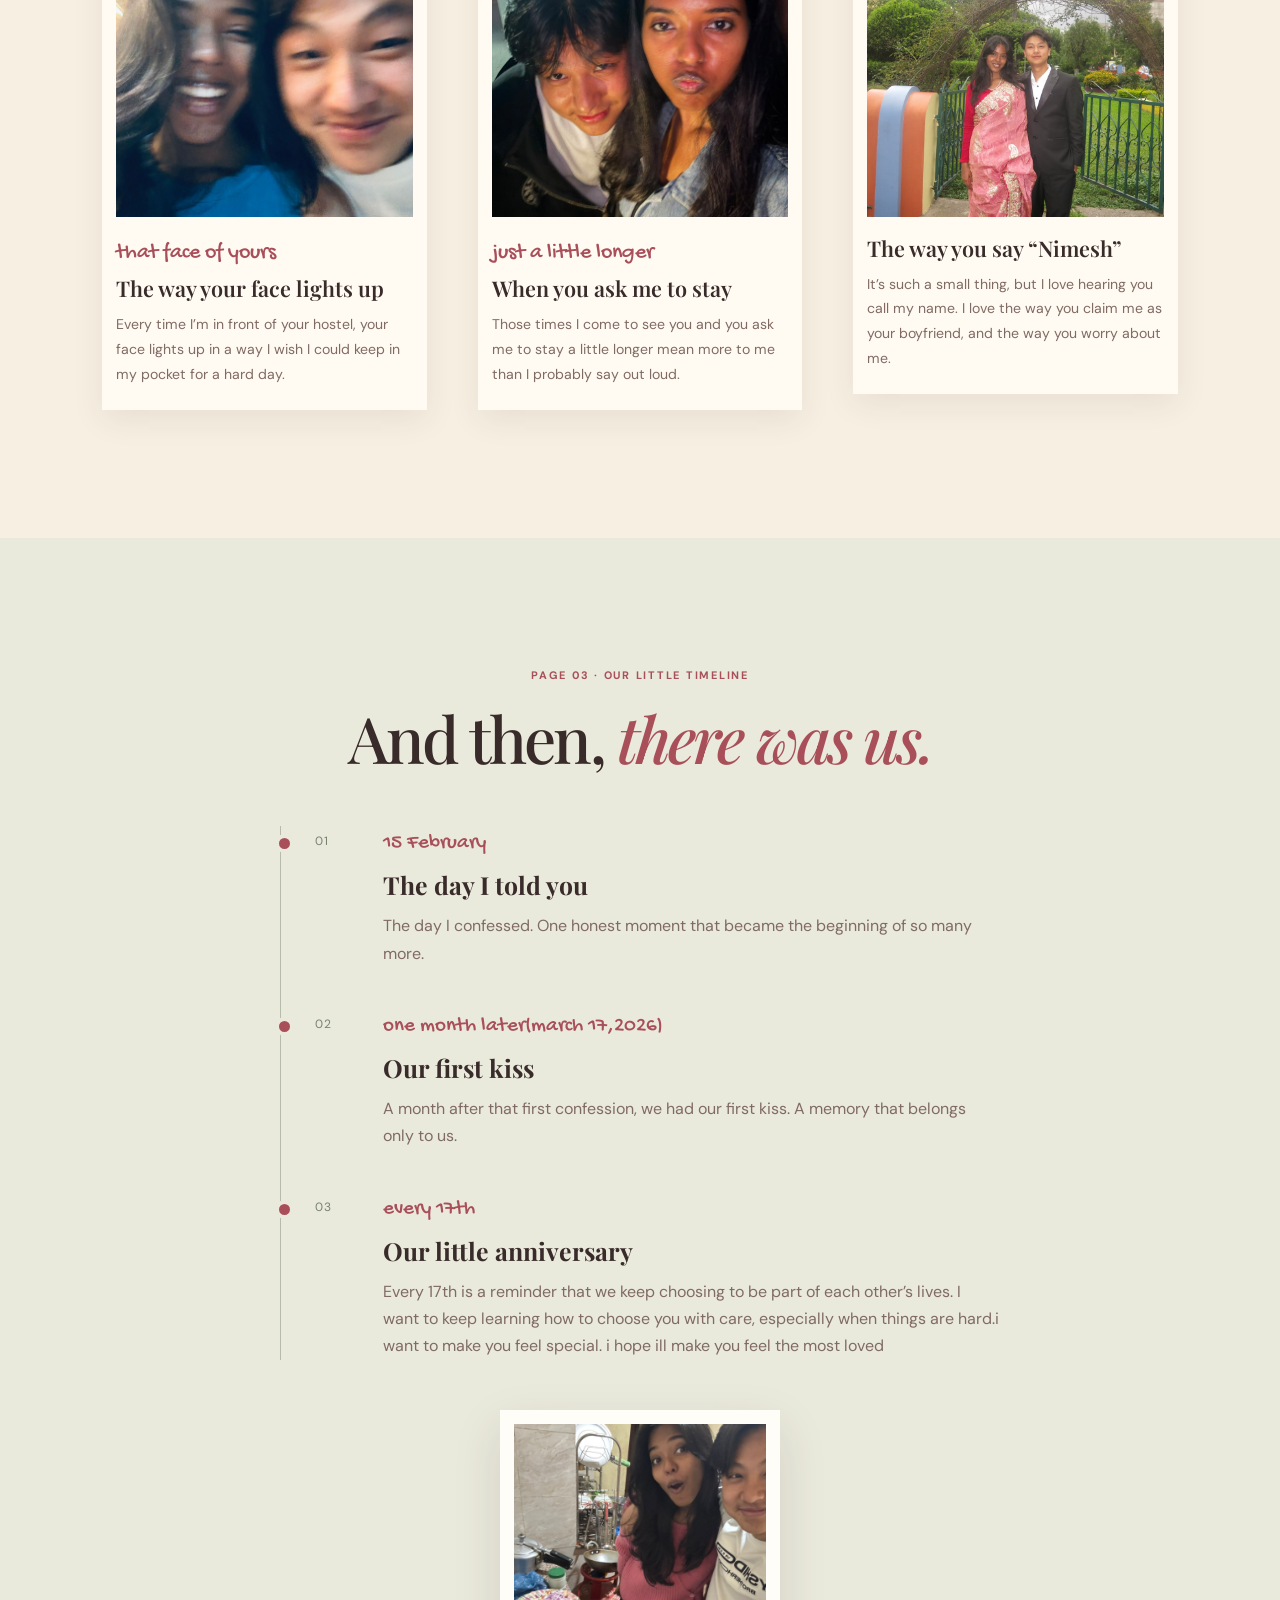
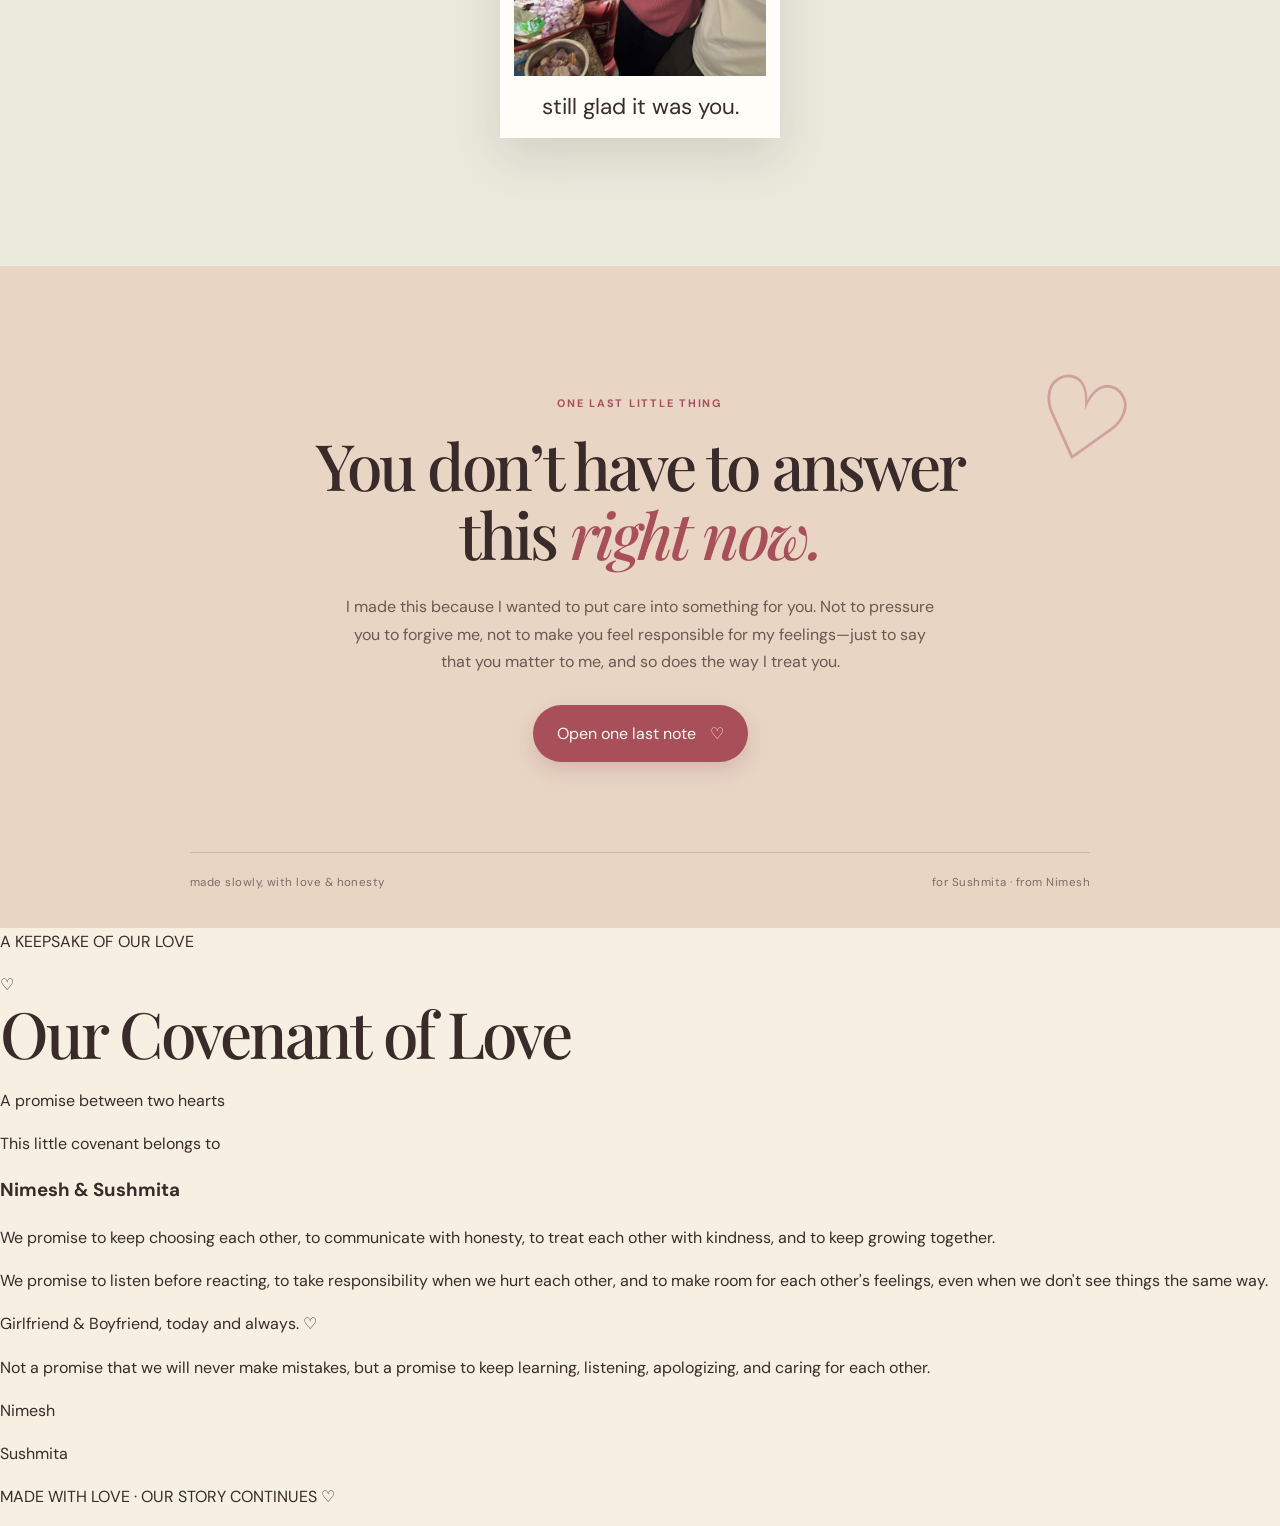
==== commit bffba0cf: "Update index.html" ====
--- a/index.html
+++ b/index.html
@@ -158,6 +158,121 @@
     </section>
   </main>
 
+<!-- OUR COVENANT OF LOVE: POP-UP -->
+<div class="covenant-overlay" id="covenantOverlay" hidden>
+  <div class="covenant-modal" role="dialog" aria-modal="true"
+       aria-labelledby="covenantQuestionTitle">
+
+   
+
+    <!-- STEP 1: FORGIVENESS -->
+    <section id="covenantQuestion">
+      <p class="covenant-eyebrow">A LITTLE QUESTION FOR MY LOVE ♡</p>
+      <div class="covenant-heart">♡</div>
+      <h2 id="covenantQuestionTitle">Have you forgiven me?</h2>
+      <p class="covenant-description">
+        I know you've forgiven me, my love. I just wanted to
+        make one more little memory for us to keep. ♡
+      </p>
+
+      <div class="covenant-actions">
+        <button class="covenant-yes" id="covenantYes" type="button">
+          Yes, my love ♡
+        </button>
+        <button class="covenant-no" id="covenantNo" type="button">
+          Not yet
+        </button>
+      </div>
+      <p class="covenant-footnote">Made with love, just for you.</p>
+    </section>
+
+    <!-- STEP 2: SIGNATURE -->
+    <section id="covenantSignStep" hidden>
+      <p class="covenant-eyebrow">OUR LITTLE PROMISE ♡</p>
+      <h2>Sign here, my love.</h2>
+      <p class="covenant-description">
+        Draw your signature below to add it to our Covenant of Love.
+      </p>
+
+      <div class="covenant-sign-pad">
+        <canvas id="sushmitaSignCanvas"
+                width="1000" height="300"
+                aria-label="Draw your signature"></canvas>
+        <span class="covenant-sign-hint">Sign here ♡</span>
+      </div>
+
+      <div class="covenant-actions">
+        <button class="covenant-secondary" id="covenantClear"
+                type="button">Clear</button>
+        <button class="covenant-yes" id="covenantSeal"
+                type="button">Download &amp; seal our promise ♡</button>
+      </div>
+      <p class="covenant-footnote">
+        GitHubma hal nimesh
+      </p>
+    </section>
+  </div>
+</div>
+
+<!-- OUR COVENANT OF LOVE: PERMANENT PAGE SECTION -->
+<section class="covenant-section" id="ourCovenant">
+  <div class="covenant-paper">
+    <p class="covenant-eyebrow">A KEEPSAKE OF OUR LOVE</p>
+    <div class="covenant-emblem">♡</div>
+    <h2>Our Covenant of Love</h2>
+    <p class="covenant-subtitle">A promise between two hearts</p>
+    <div class="covenant-rule"></div>
+
+    <p class="covenant-body">This little covenant belongs to</p>
+    <h3>Nimesh &amp; Sushmita</h3>
+
+    <p class="covenant-body">
+      We promise to keep choosing each other, to communicate
+      with honesty, to treat each other with kindness, and to
+      keep growing together.
+    </p>
+
+    <p class="covenant-body">
+      We promise to listen before reacting, to take responsibility
+      when we hurt each other, and to make room for each other's
+      feelings, even when we don't see things the same way.
+    </p>
+
+    <p class="covenant-vow">
+      Girlfriend &amp; Boyfriend, today and always. ♡
+    </p>
+
+    <p class="covenant-small">
+      Not a promise that we will never make mistakes, but a promise
+      to keep learning, listening, apologizing, and caring for each other.
+    </p>
+
+    <div class="covenant-signatures">
+      <div class="covenant-signature">
+        <img src="nimesh-signature.png.png"
+             alt="Nimesh's signature"
+             onerror="this.style.display='none'; this.nextElementSibling.hidden=false;">
+    
+        <div class="covenant-sign-line"></div>
+        <p>Nimesh</p>
+      </div>
+
+      <div class="covenant-signature">
+        <img id="savedSushmitaSignature"
+             src="images/sushmita-signature.png"
+             alt="Sushmita's signature"
+             onerror="this.style.display='none'; this.nextElementSibling.hidden=false;">
+       
+        <div class="covenant-sign-line"></div>
+        <p>Sushmita</p>
+      </div>
+    </div>
+
+    <p class="covenant-date" id="covenantDate"></p>
+    <p class="covenant-footer">MADE WITH LOVE · OUR STORY CONTINUES ♡</p>
+  </div>
+</section>
+
   <audio id="ourSong" preload="none" loop>
     <source src="our-song.mp3.mp3" type="audio/mpeg" />
   </audio>
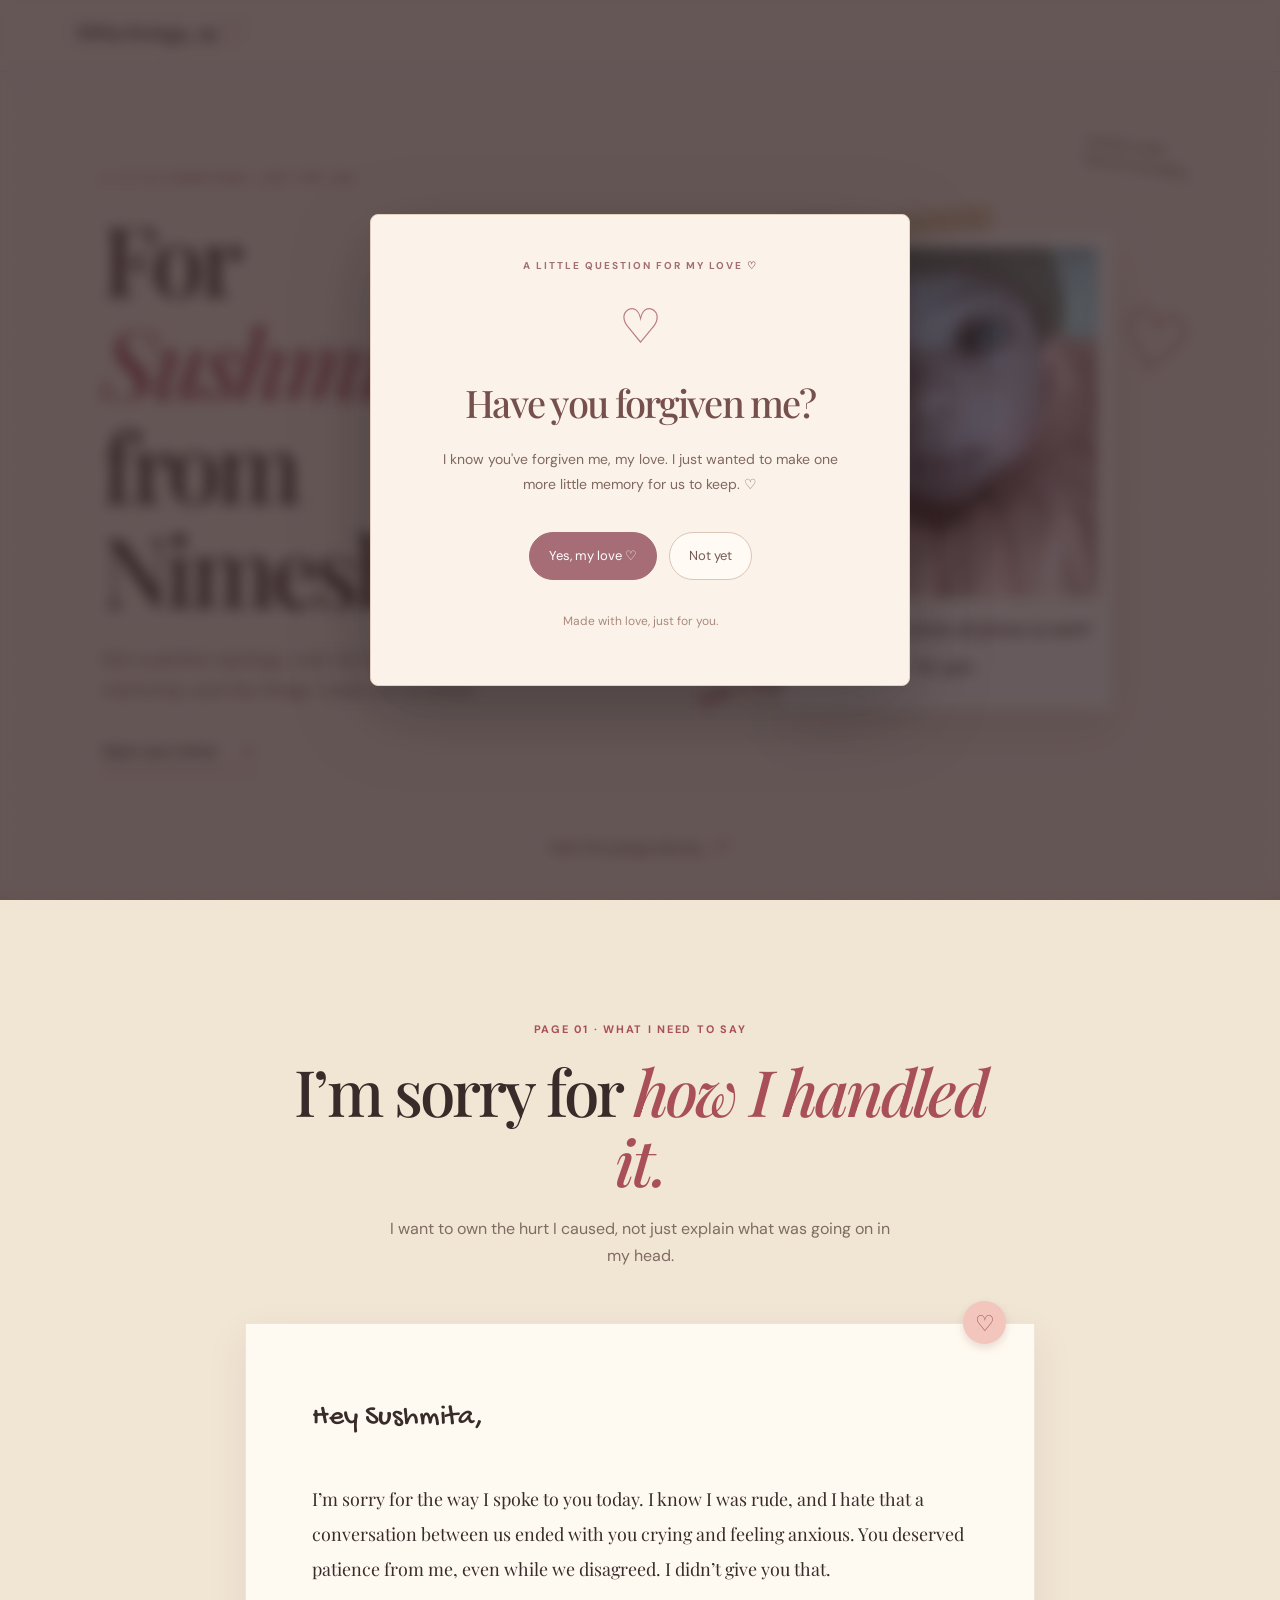
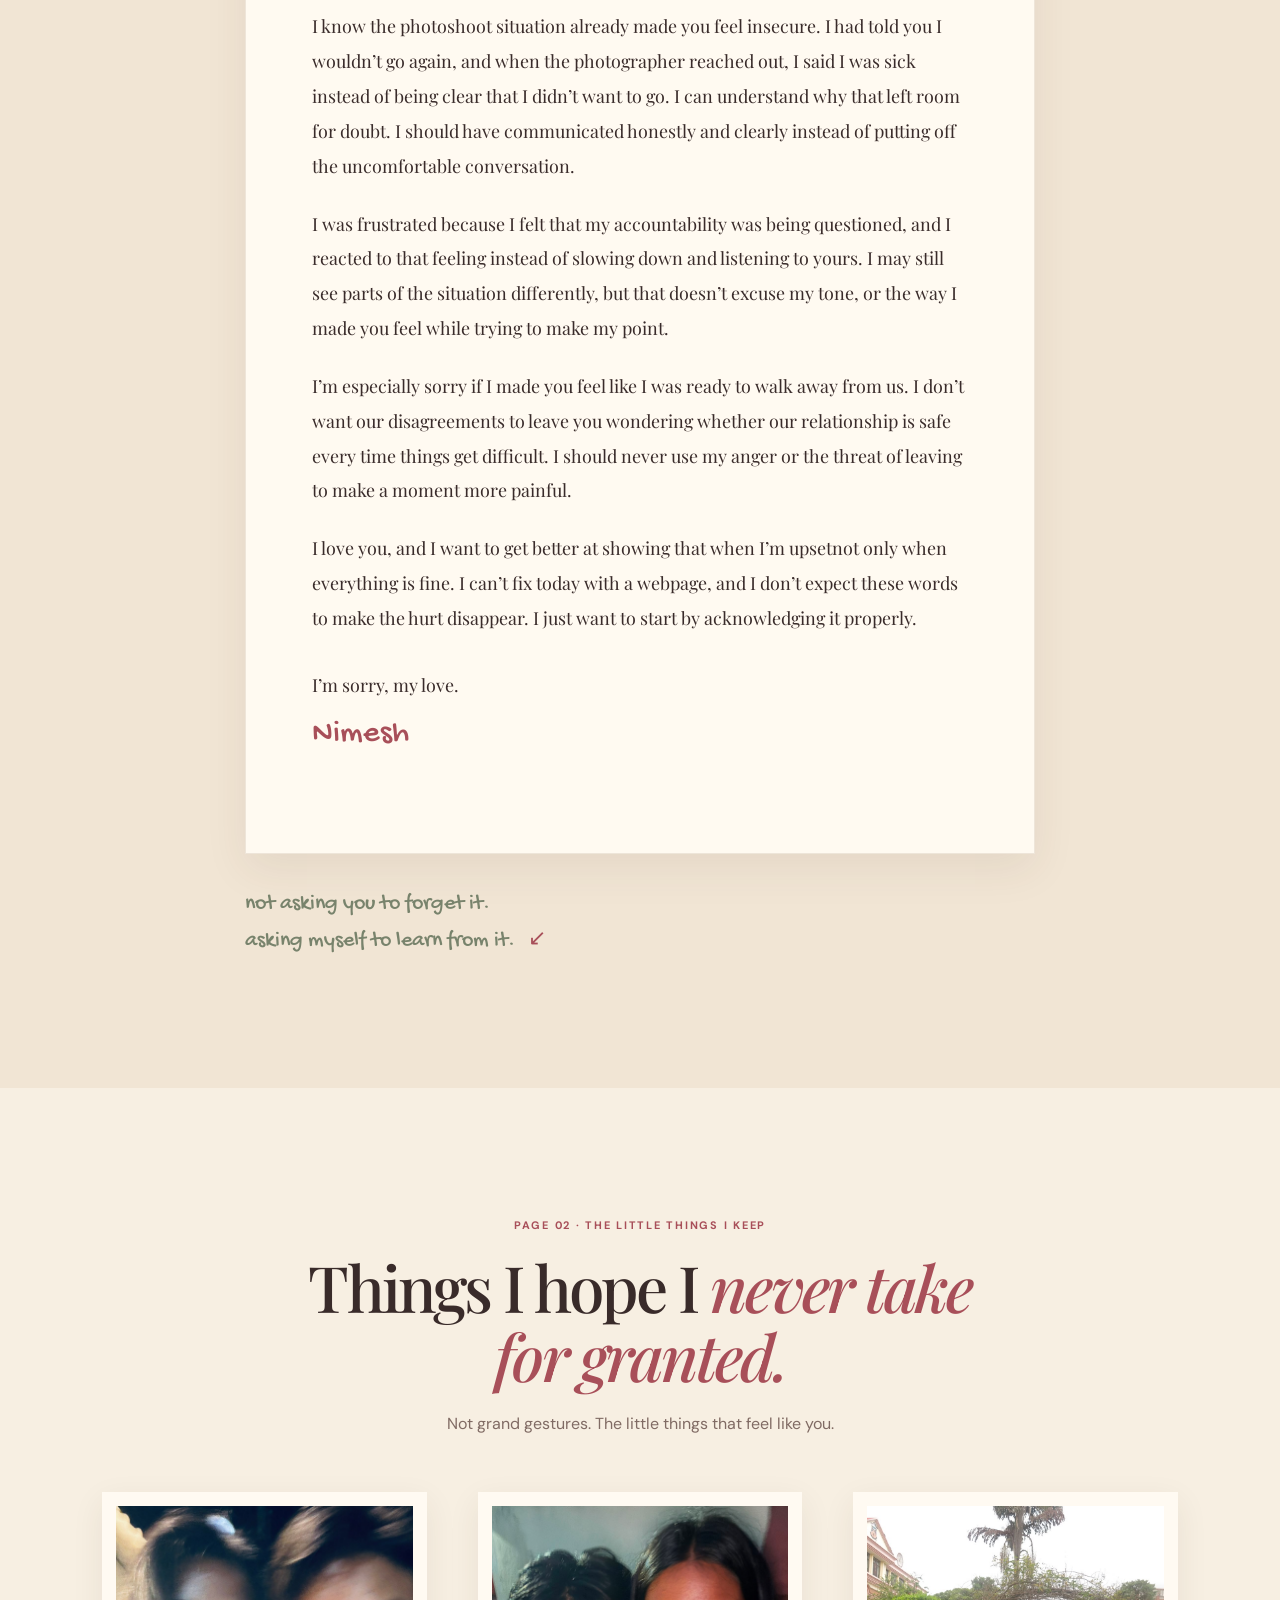
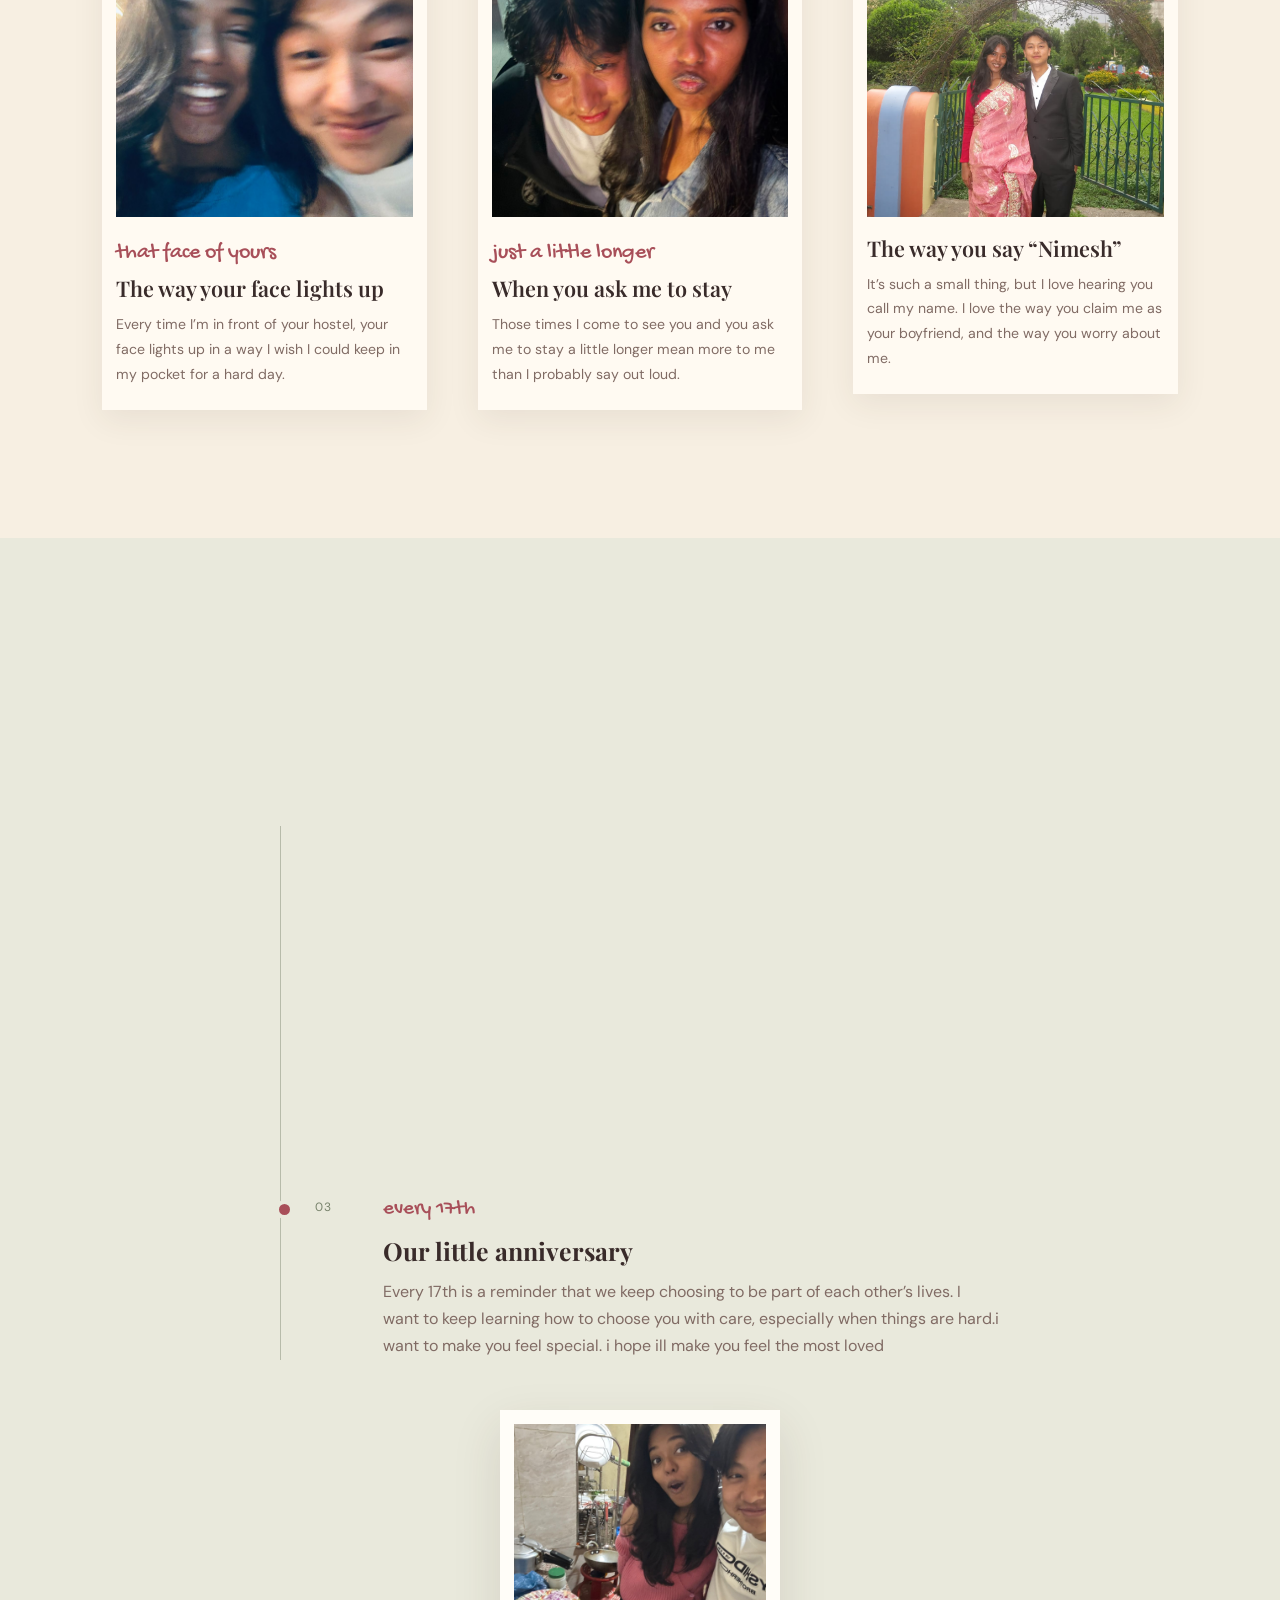
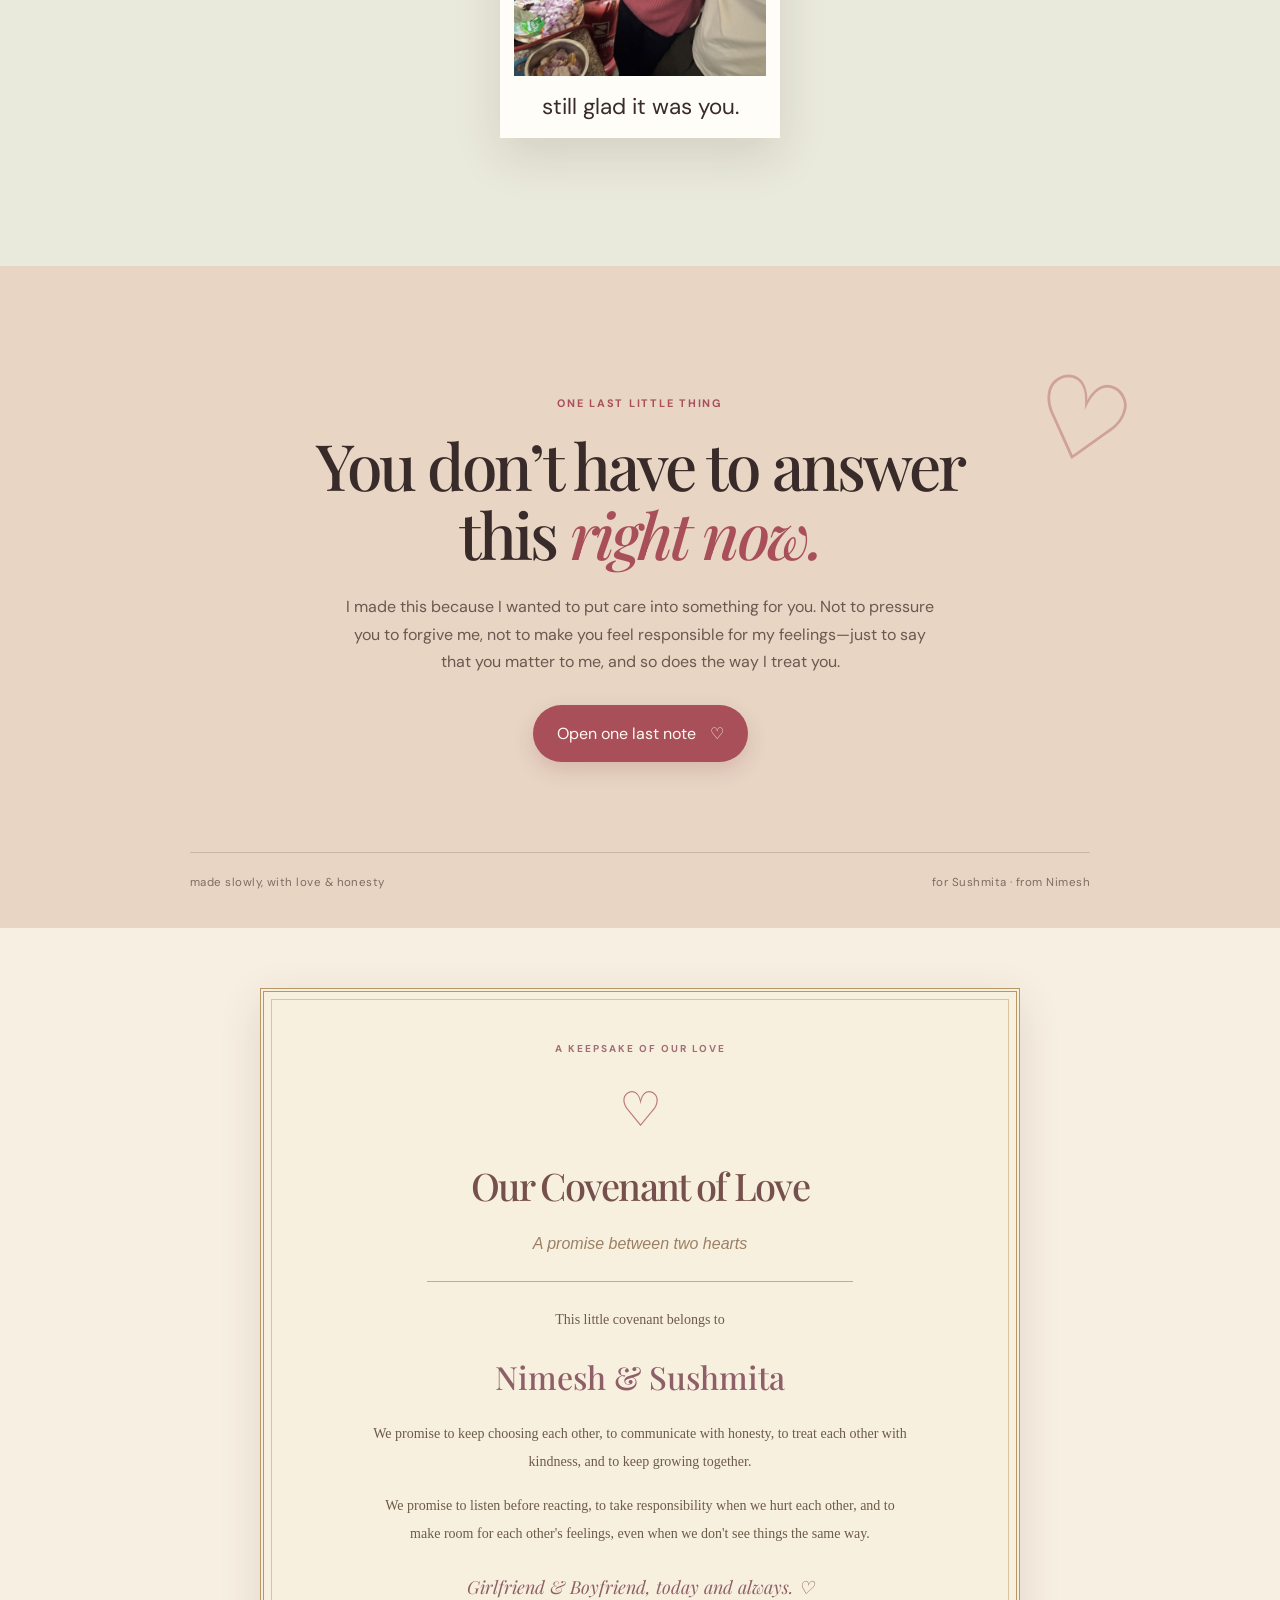
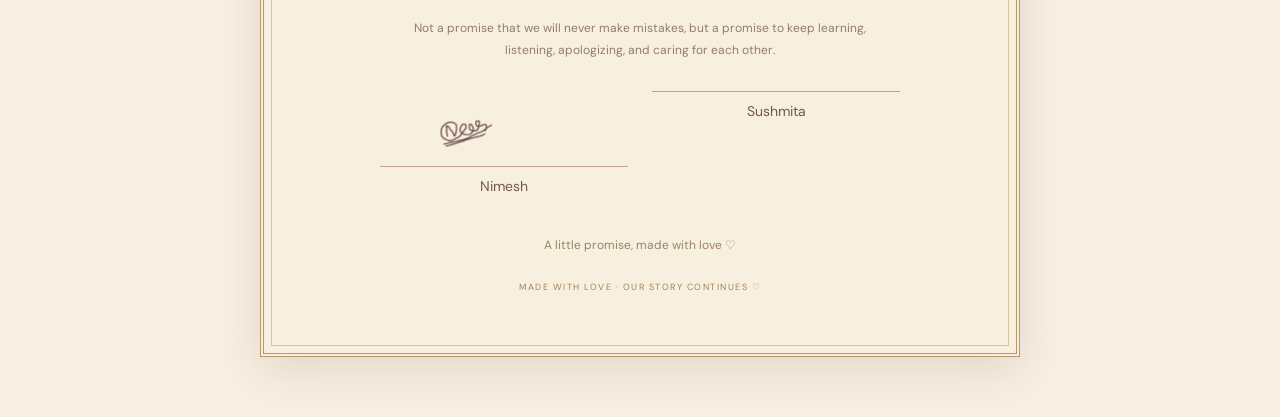
==== commit 03405b77: "Update index.html" ====
--- a/index.html
+++ b/index.html
@@ -208,7 +208,7 @@
                 type="button">Download &amp; seal our promise ♡</button>
       </div>
       <p class="covenant-footnote">
-        GitHubma hal nimesh
+     
       </p>
     </section>
   </div>
--- a/style.css
+++ b/style.css
@@ -154,3 +154,283 @@
   *, *::before, *::after { scroll-behavior: auto !important; animation-duration: .01ms !important; animation-iteration-count: 1 !important; transition-duration: .01ms !important; }
   .reveal { opacity: 1; transform: none; }
 }
+
+/* OUR COVENANT OF LOVE */
+
+.covenant-overlay[hidden],
+#covenantQuestion[hidden],
+#covenantSignStep[hidden] {
+  display: none !important;
+}
+
+.covenant-overlay {
+  position: fixed;
+  inset: 0;
+  z-index: 9999;
+  display: flex;
+  align-items: center;
+  justify-content: center;
+  padding: 16px;
+  overflow-y: auto;
+  background: rgba(45, 29, 33, 0.72);
+  backdrop-filter: blur(7px);
+}
+
+.covenant-modal {
+  position: relative;
+  width: min(100%, 540px);
+  max-height: calc(100dvh - 32px);
+  overflow-y: auto;
+  padding: clamp(25px, 6vw, 42px);
+  border: 1px solid #e4cfc0;
+  border-radius: 8px;
+  background: #fbf3e9;
+  color: #604642;
+  text-align: center;
+  box-shadow: 0 24px 80px rgba(0, 0, 0, 0.25);
+}
+
+.covenant-close {
+  position: absolute;
+  top: 8px;
+  right: 14px;
+  border: 0;
+  background: transparent;
+  color: #8f6c67;
+  font-size: 30px;
+  cursor: pointer;
+}
+
+.covenant-eyebrow {
+  color: #a16d76;
+  font-size: 10px;
+  font-weight: 700;
+  letter-spacing: 2px;
+}
+
+.covenant-heart,
+.covenant-emblem {
+  color: #b97982;
+  font-family: Georgia, serif;
+  font-size: 48px;
+  margin: 12px 0;
+}
+
+.covenant-modal h2,
+.covenant-paper h2 {
+  color: #76504c;
+  font-family: "Playfair Display", Georgia, serif;
+  font-size: clamp(27px, 6vw, 38px);
+  font-weight: 500;
+  line-height: 1.25;
+}
+
+.covenant-description {
+  max-width: 400px;
+  margin: 16px auto 24px;
+  color: #80675f;
+  font-size: 14px;
+  line-height: 1.8;
+}
+
+.covenant-actions {
+  position: relative;
+  display: flex;
+  min-height: 70px;
+  align-items: center;
+  justify-content: center;
+  flex-wrap: wrap;
+  gap: 12px;
+}
+
+.covenant-yes,
+.covenant-no,
+.covenant-secondary {
+  padding: 12px 19px;
+  border-radius: 30px;
+  font: inherit;
+  font-size: 13px;
+  cursor: pointer;
+}
+
+.covenant-yes {
+  border: 1px solid #a66d77;
+  background: #a66d77;
+  color: white;
+}
+
+.covenant-no,
+.covenant-secondary {
+  border: 1px solid #dbc6b8;
+  background: #fffaf4;
+  color: #755a55;
+}
+
+.covenant-footnote {
+  margin-top: 20px;
+  color: #aa8a7c;
+  font-size: 12px;
+}
+
+/* Signature pad */
+
+.covenant-sign-pad {
+  position: relative;
+  margin: 20px 0;
+  overflow: hidden;
+  border: 1px solid #e3d1c0;
+  border-radius: 5px;
+  background: #fffdf8;
+}
+
+#sushmitaSignCanvas {
+  display: block;
+  width: 100%;
+  height: 155px;
+  touch-action: none;
+  cursor: crosshair;
+}
+
+.covenant-sign-hint {
+  position: absolute;
+  right: 10px;
+  bottom: 8px;
+  color: #c3aca0;
+  font-size: 10px;
+  pointer-events: none;
+}
+
+/* Permanent covenant section */
+
+.covenant-section {
+  padding: 60px 18px;
+  scroll-margin-top: 30px;
+}
+
+.covenant-paper {
+  max-width: 760px;
+  margin: 0 auto;
+  padding: clamp(22px, 5vw, 48px);
+  border: 4px double #b99666;
+  outline: 1px solid #d8c39e;
+  outline-offset: -12px;
+  background: #f8f0df;
+  color: #6d5b48;
+  text-align: center;
+  box-shadow: 0 12px 40px rgba(77, 53, 34, 0.12);
+}
+
+.covenant-subtitle {
+  color: #9c8065;
+  font-style: italic;
+}
+
+.covenant-rule {
+  width: 65%;
+  height: 1px;
+  margin: 24px auto;
+  background: #c7ab7e;
+}
+
+.covenant-paper h3 {
+  margin: 16px 0;
+  color: #8f5f69;
+  font-family: "Playfair Display", Georgia, serif;
+  font-size: clamp(24px, 5vw, 32px);
+  font-weight: 500;
+}
+
+.covenant-body {
+  max-width: 540px;
+  margin: 16px auto;
+  font-family: Georgia, serif;
+  font-size: 14px;
+  line-height: 2;
+}
+
+.covenant-vow {
+  margin: 24px 0 14px;
+  color: #8e6066;
+  font-family: "Playfair Display", Georgia, serif;
+  font-size: 18px;
+  font-style: italic;
+}
+
+.covenant-small {
+  max-width: 480px;
+  margin: 15px auto 25px;
+  color: #907c68;
+  font-size: 12px;
+  line-height: 1.8;
+}
+
+.covenant-signatures {
+  display: grid;
+  grid-template-columns: 1fr 1fr;
+  gap: 24px;
+  max-width: 520px;
+  margin: 30px auto 12px;
+}
+
+.covenant-signature {
+  min-width: 0;
+  color: #745847;
+  font-size: 14px;
+}
+
+.covenant-signature img {
+  display: block;
+  width: 100%;
+  height: 75px;
+  object-fit: contain;
+  object-position: center bottom;
+}
+
+.covenant-name-fallback {
+  display: block;
+  height: 75px;
+  padding-top: 32px;
+  font-family: cursive;
+  font-size: 22px;
+}
+
+.covenant-sign-line {
+  height: 1px;
+  background: #bda68c;
+}
+
+.covenant-signature p {
+  margin-top: 8px;
+}
+
+.covenant-date {
+  margin-top: 22px;
+  color: #9b8067;
+  font-size: 12px;
+}
+
+.covenant-footer {
+  margin-top: 25px;
+  color: #a08055;
+  font-size: 9px;
+  letter-spacing: 1.5px;
+}
+
+@media (max-width: 480px) {
+  .covenant-section {
+    padding: 35px 12px;
+  }
+
+  .covenant-signatures {
+    gap: 12px;
+  }
+
+  .covenant-paper {
+    padding: 28px 20px;
+  }
+}
+.covenant-sign-line[hidden],
+.covenant-sign-line {
+  display: block !important;
+  visibility: visible !important;
+}
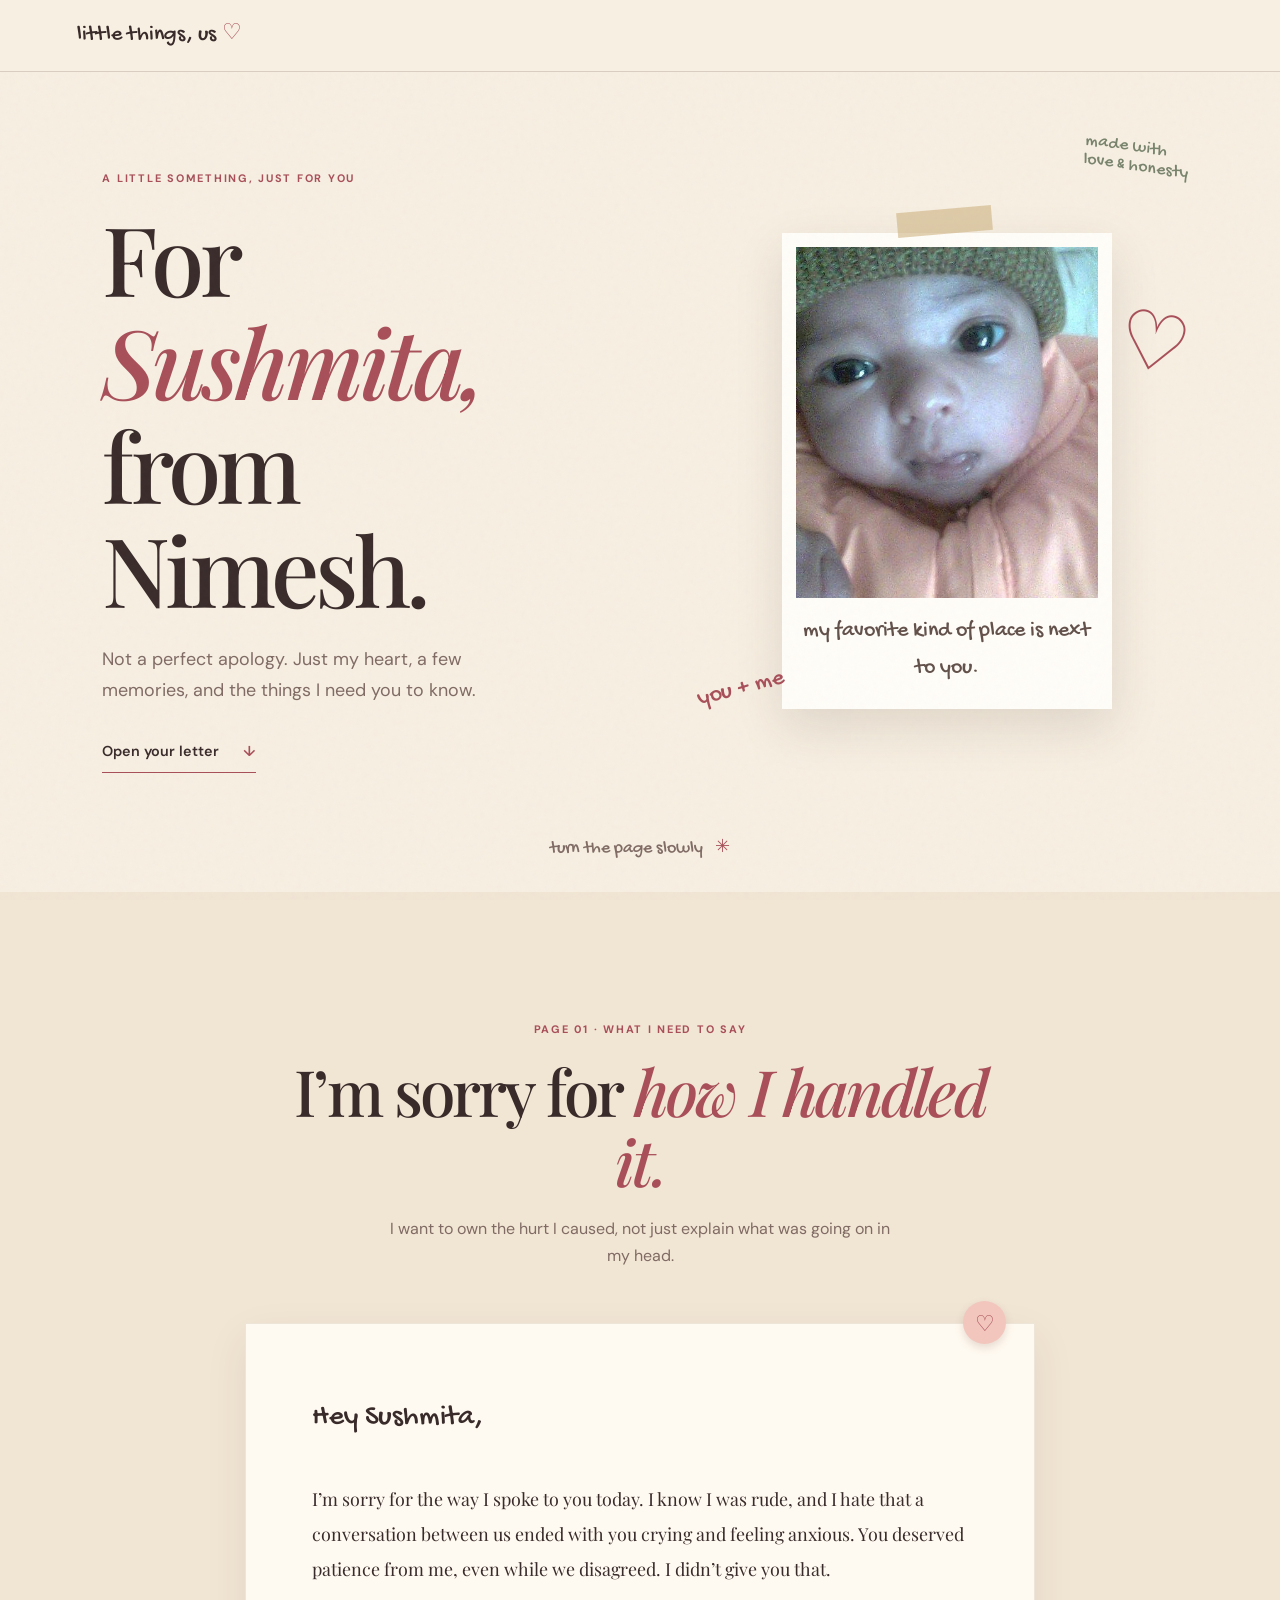
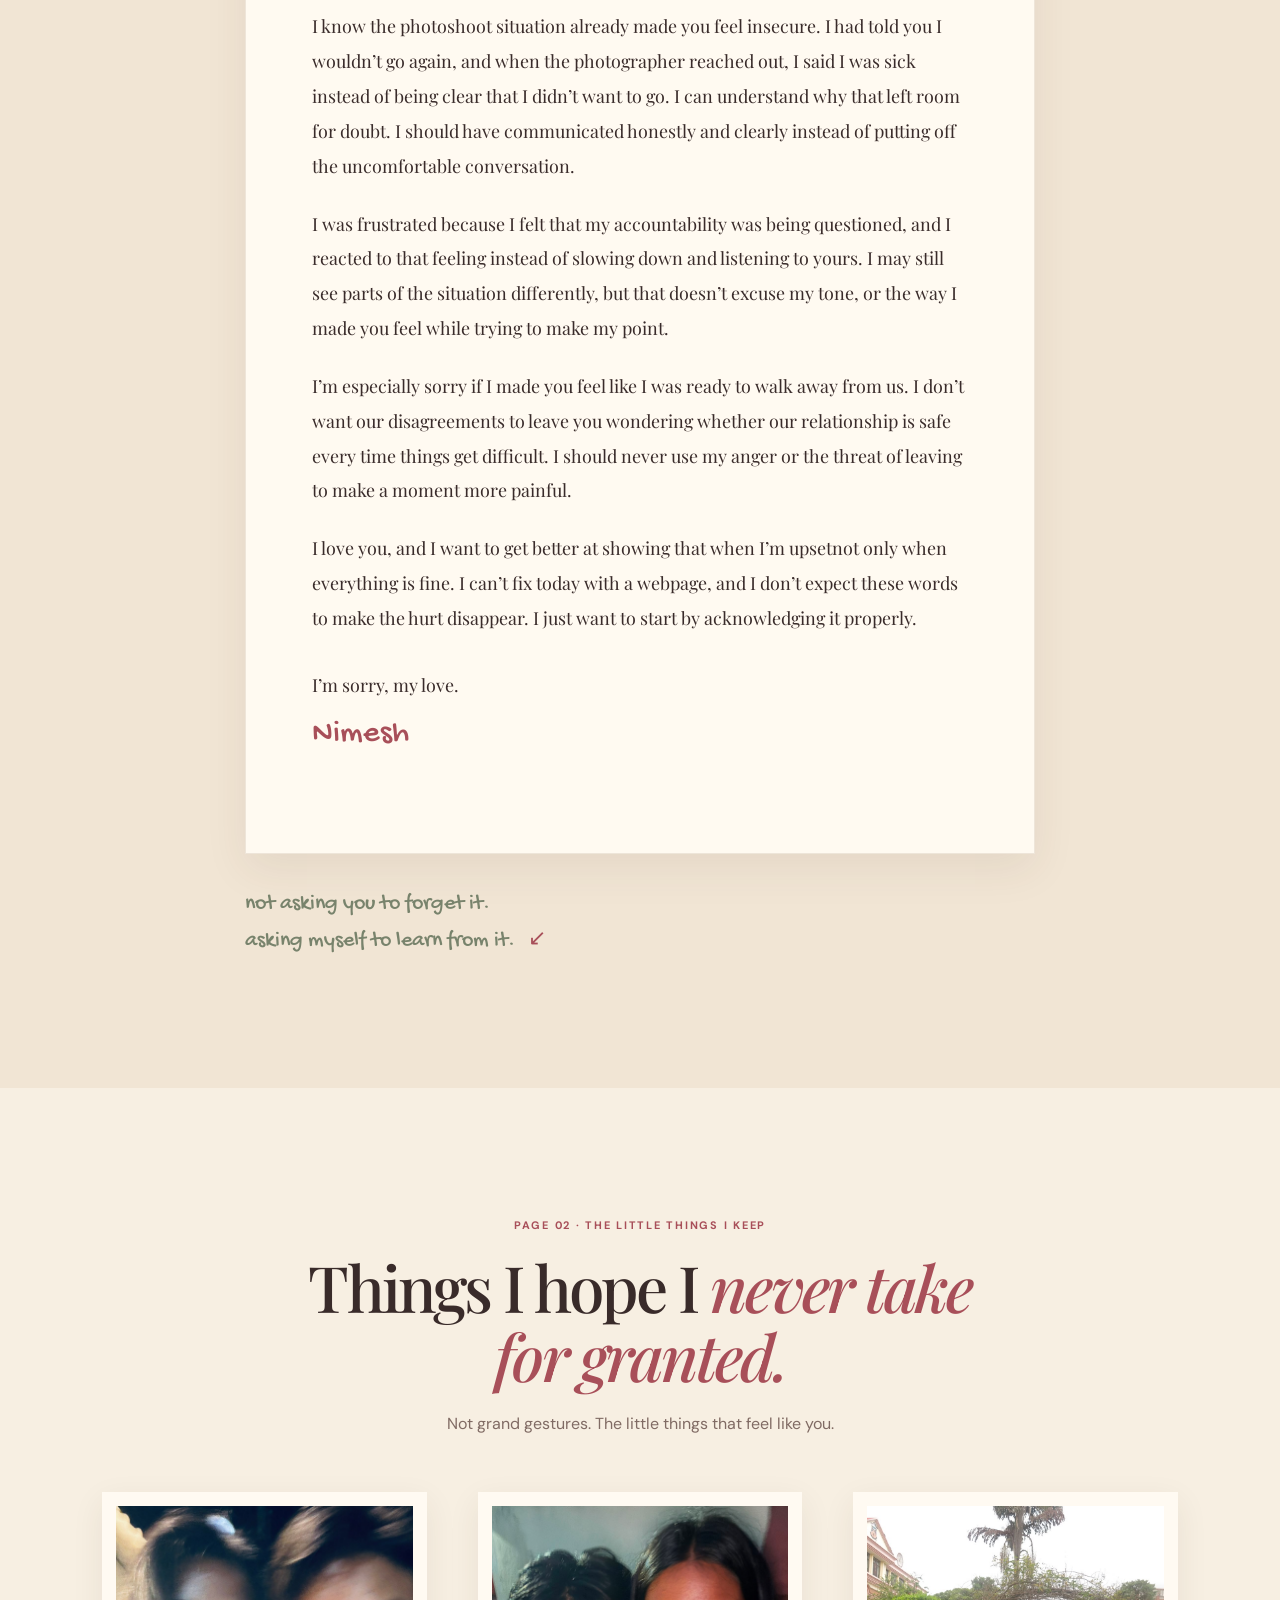
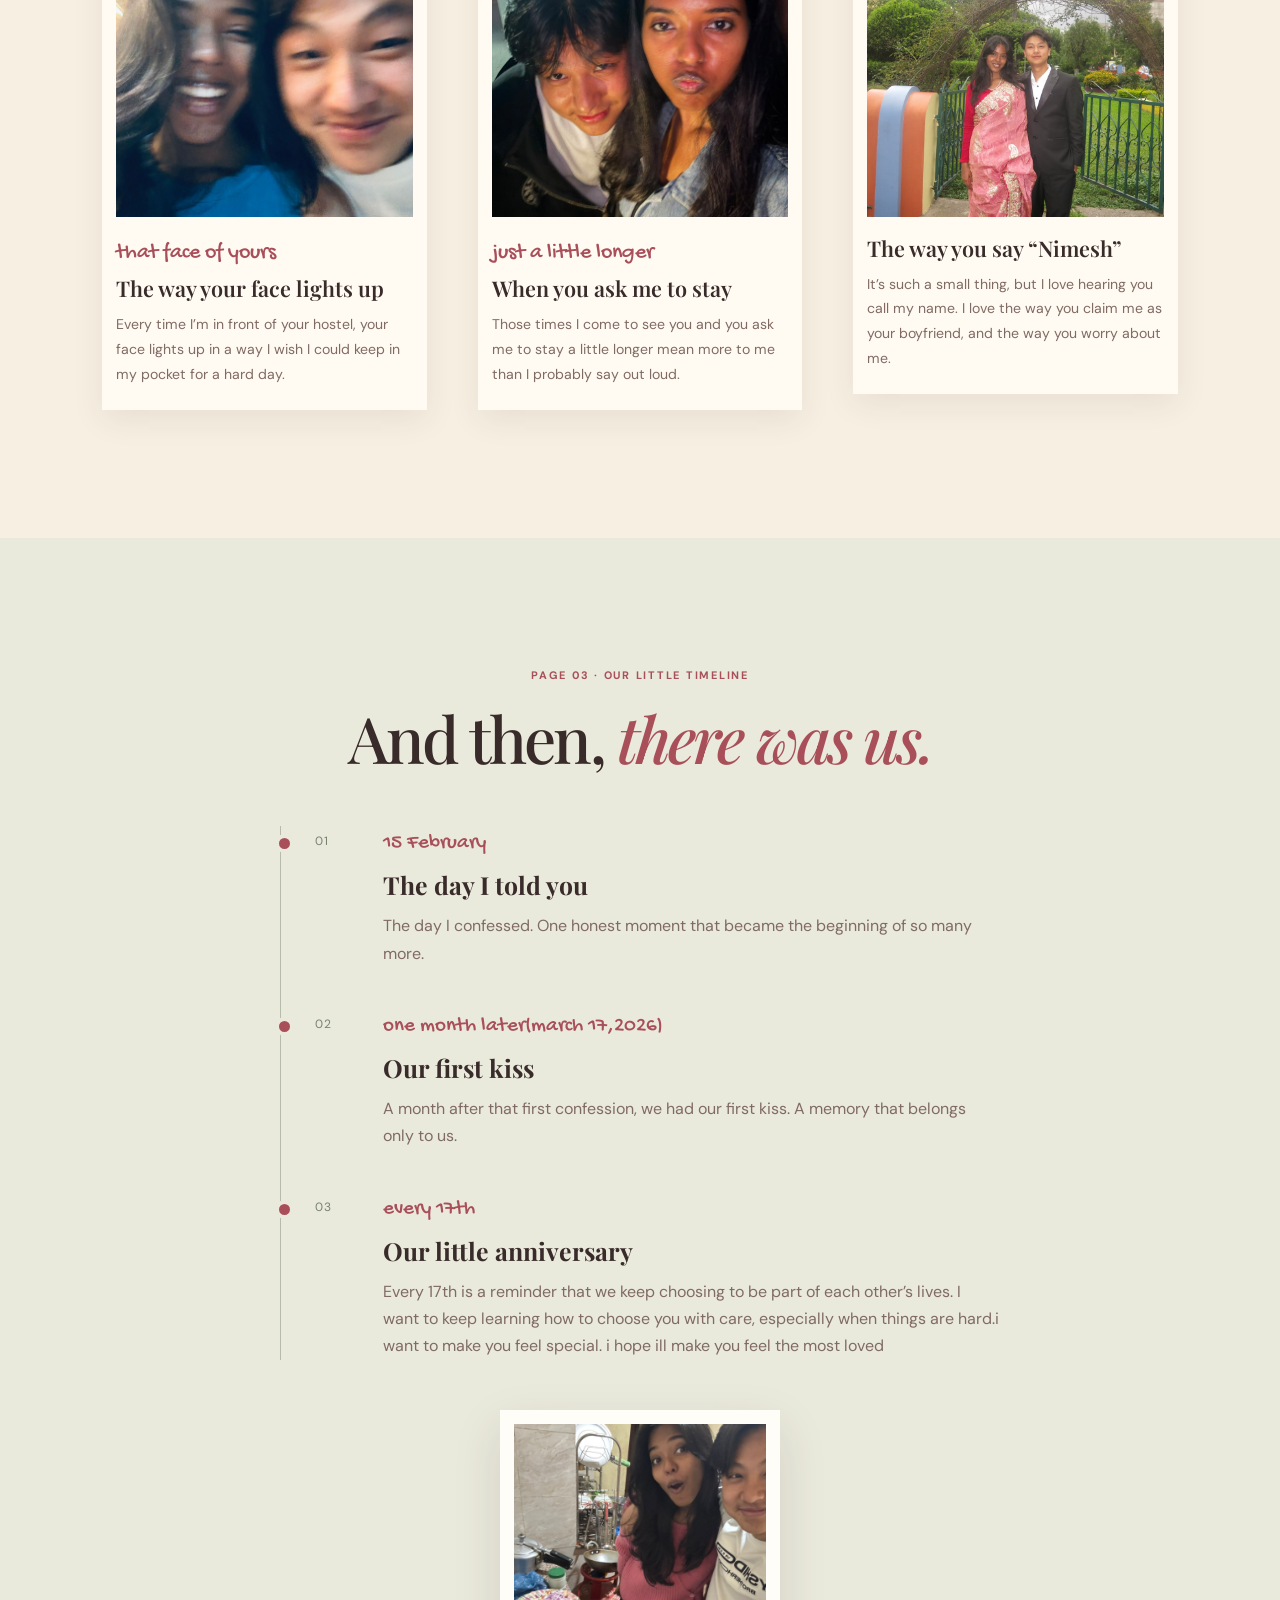
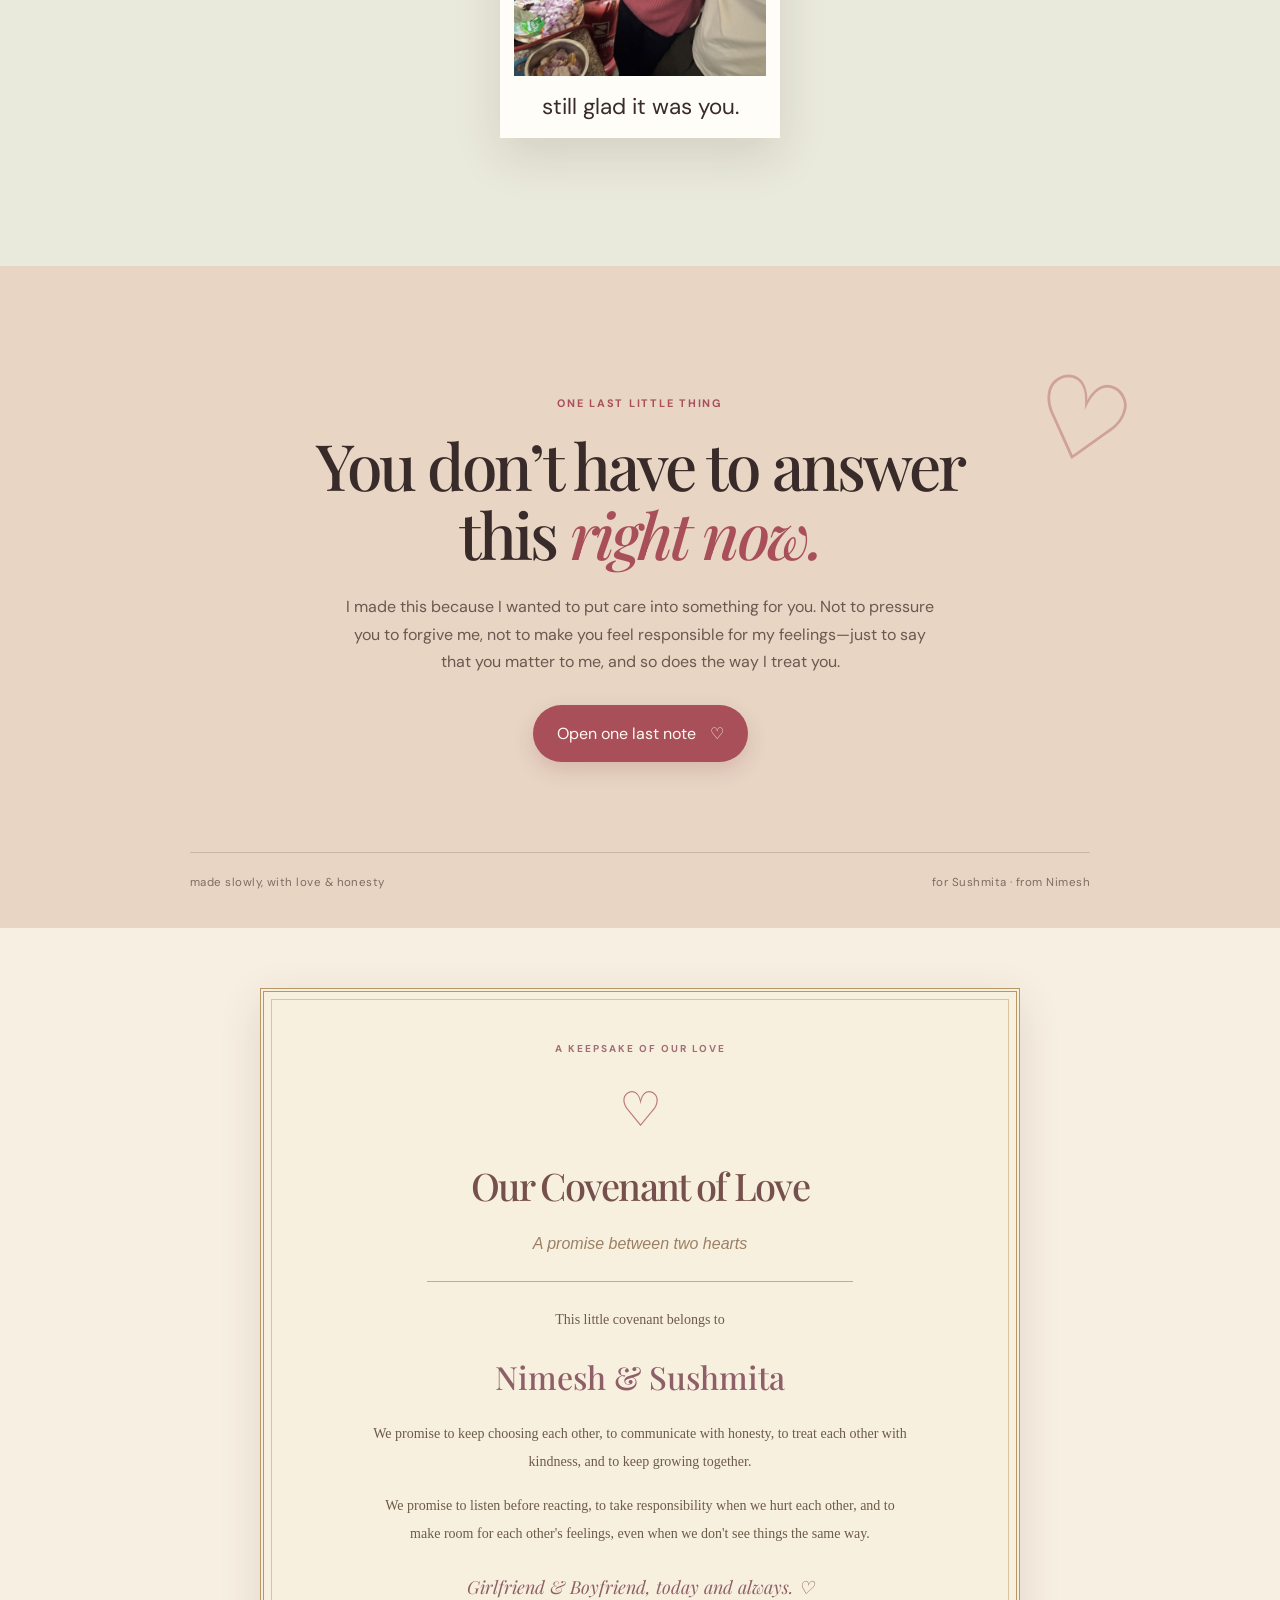
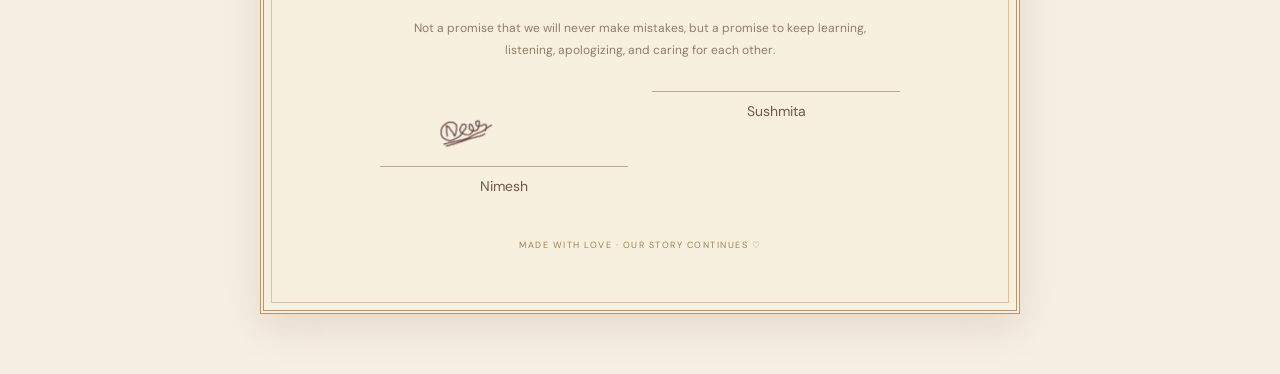
==== commit ca6e2c09: "Update index.html" ====
--- a/index.html
+++ b/index.html
@@ -158,61 +158,6 @@
     </section>
   </main>
 
-<!-- OUR COVENANT OF LOVE: POP-UP -->
-<div class="covenant-overlay" id="covenantOverlay" hidden>
-  <div class="covenant-modal" role="dialog" aria-modal="true"
-       aria-labelledby="covenantQuestionTitle">
-
-   
-
-    <!-- STEP 1: FORGIVENESS -->
-    <section id="covenantQuestion">
-      <p class="covenant-eyebrow">A LITTLE QUESTION FOR MY LOVE ♡</p>
-      <div class="covenant-heart">♡</div>
-      <h2 id="covenantQuestionTitle">Have you forgiven me?</h2>
-      <p class="covenant-description">
-        I know you've forgiven me, my love. I just wanted to
-        make one more little memory for us to keep. ♡
-      </p>
-
-      <div class="covenant-actions">
-        <button class="covenant-yes" id="covenantYes" type="button">
-          Yes, my love ♡
-        </button>
-        <button class="covenant-no" id="covenantNo" type="button">
-          Not yet
-        </button>
-      </div>
-      <p class="covenant-footnote">Made with love, just for you.</p>
-    </section>
-
-    <!-- STEP 2: SIGNATURE -->
-    <section id="covenantSignStep" hidden>
-      <p class="covenant-eyebrow">OUR LITTLE PROMISE ♡</p>
-      <h2>Sign here, my love.</h2>
-      <p class="covenant-description">
-        Draw your signature below to add it to our Covenant of Love.
-      </p>
-
-      <div class="covenant-sign-pad">
-        <canvas id="sushmitaSignCanvas"
-                width="1000" height="300"
-                aria-label="Draw your signature"></canvas>
-        <span class="covenant-sign-hint">Sign here ♡</span>
-      </div>
-
-      <div class="covenant-actions">
-        <button class="covenant-secondary" id="covenantClear"
-                type="button">Clear</button>
-        <button class="covenant-yes" id="covenantSeal"
-                type="button">Download &amp; seal our promise ♡</button>
-      </div>
-      <p class="covenant-footnote">
-     
-      </p>
-    </section>
-  </div>
-</div>
 
 <!-- OUR COVENANT OF LOVE: PERMANENT PAGE SECTION -->
 <section class="covenant-section" id="ourCovenant">
@@ -259,7 +204,7 @@
 
       <div class="covenant-signature">
         <img id="savedSushmitaSignature"
-             src="images/sushmita-signature.png"
+             src="Sushmita-signature(3).png"
              alt="Sushmita's signature"
              onerror="this.style.display='none'; this.nextElementSibling.hidden=false;">
        
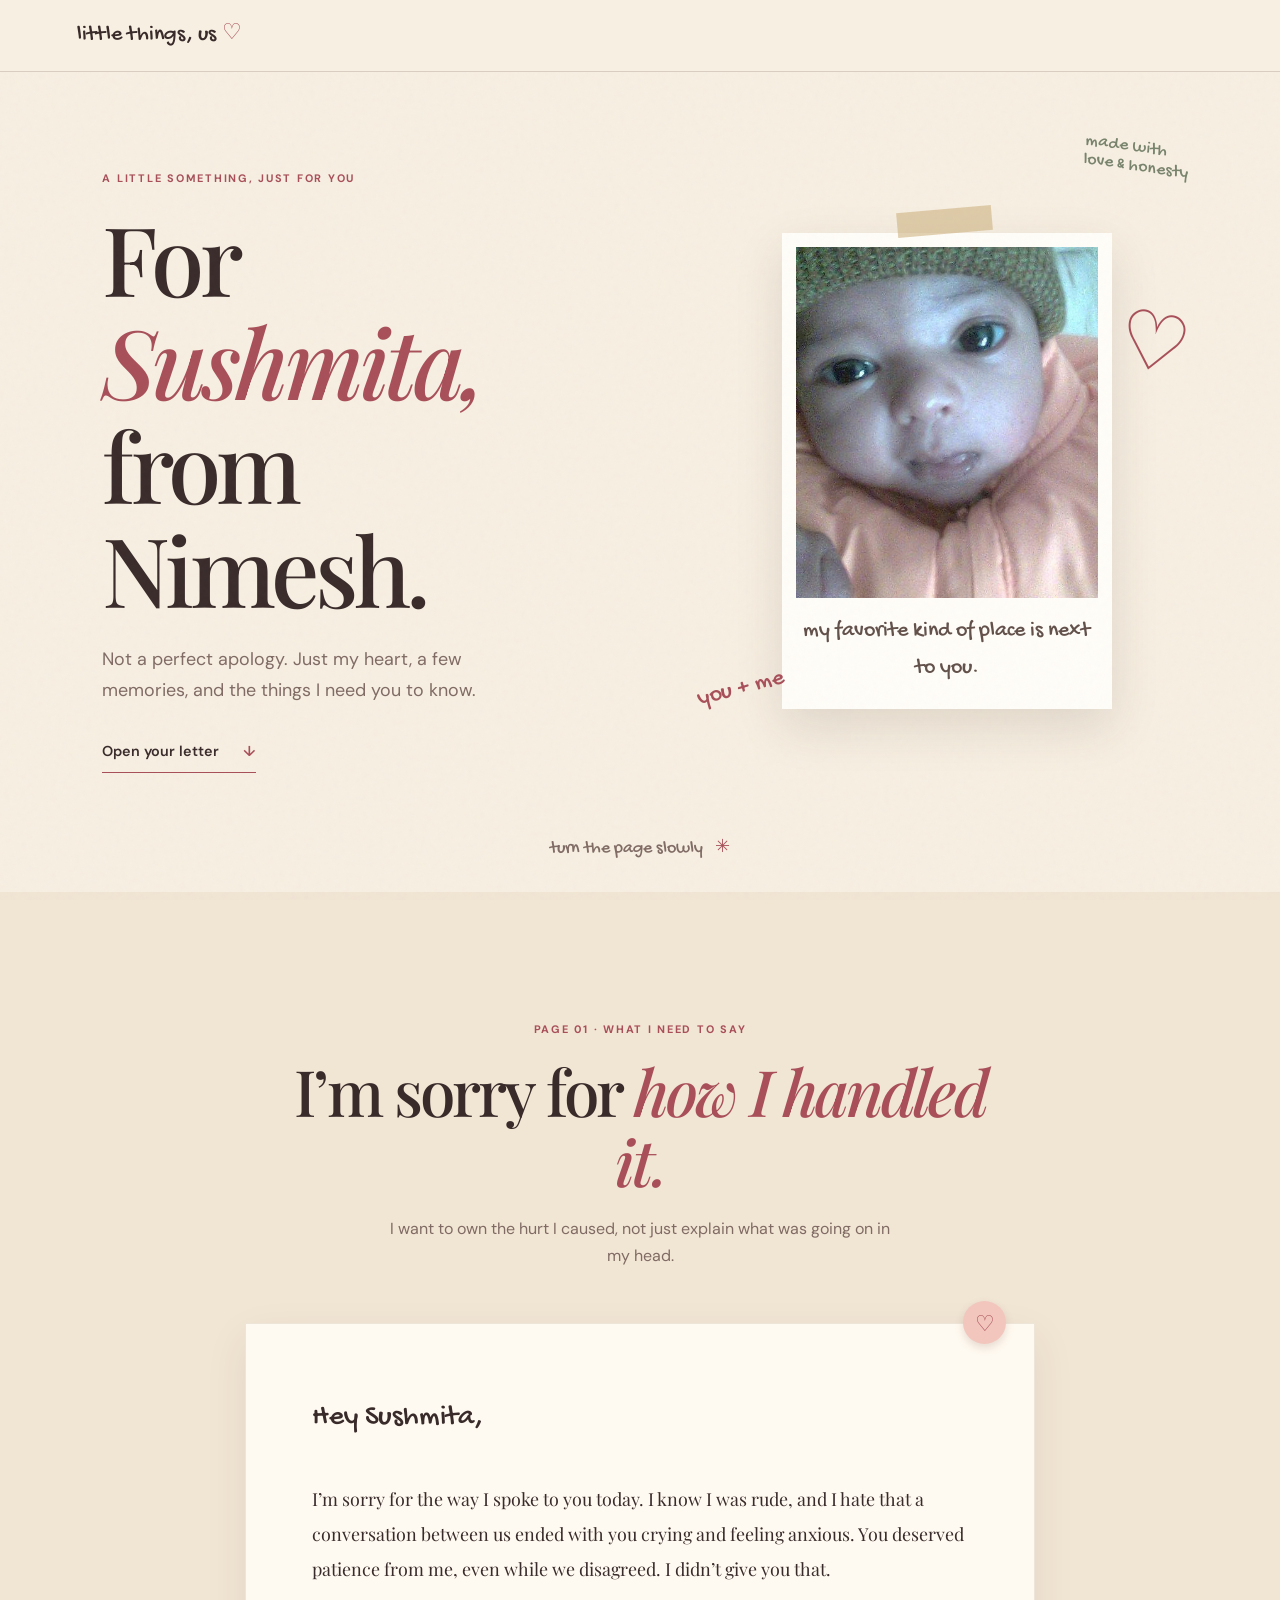
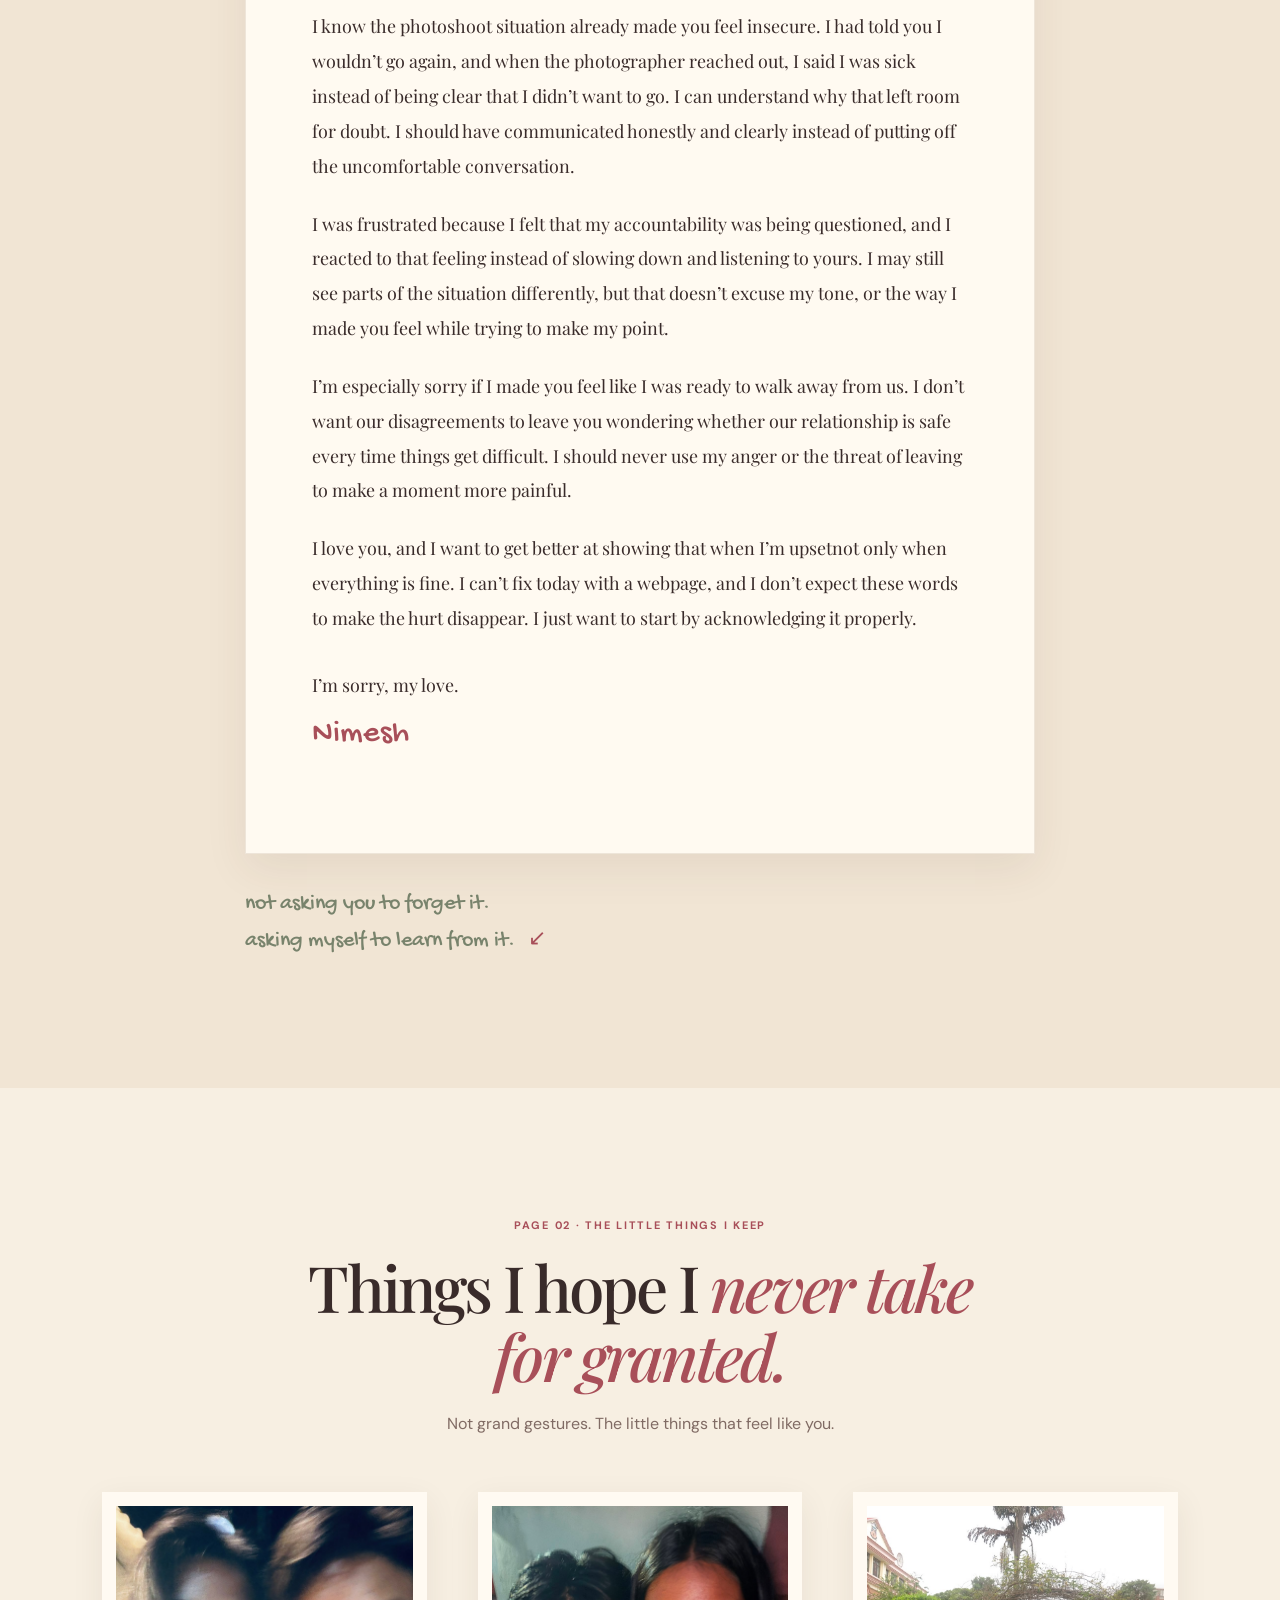
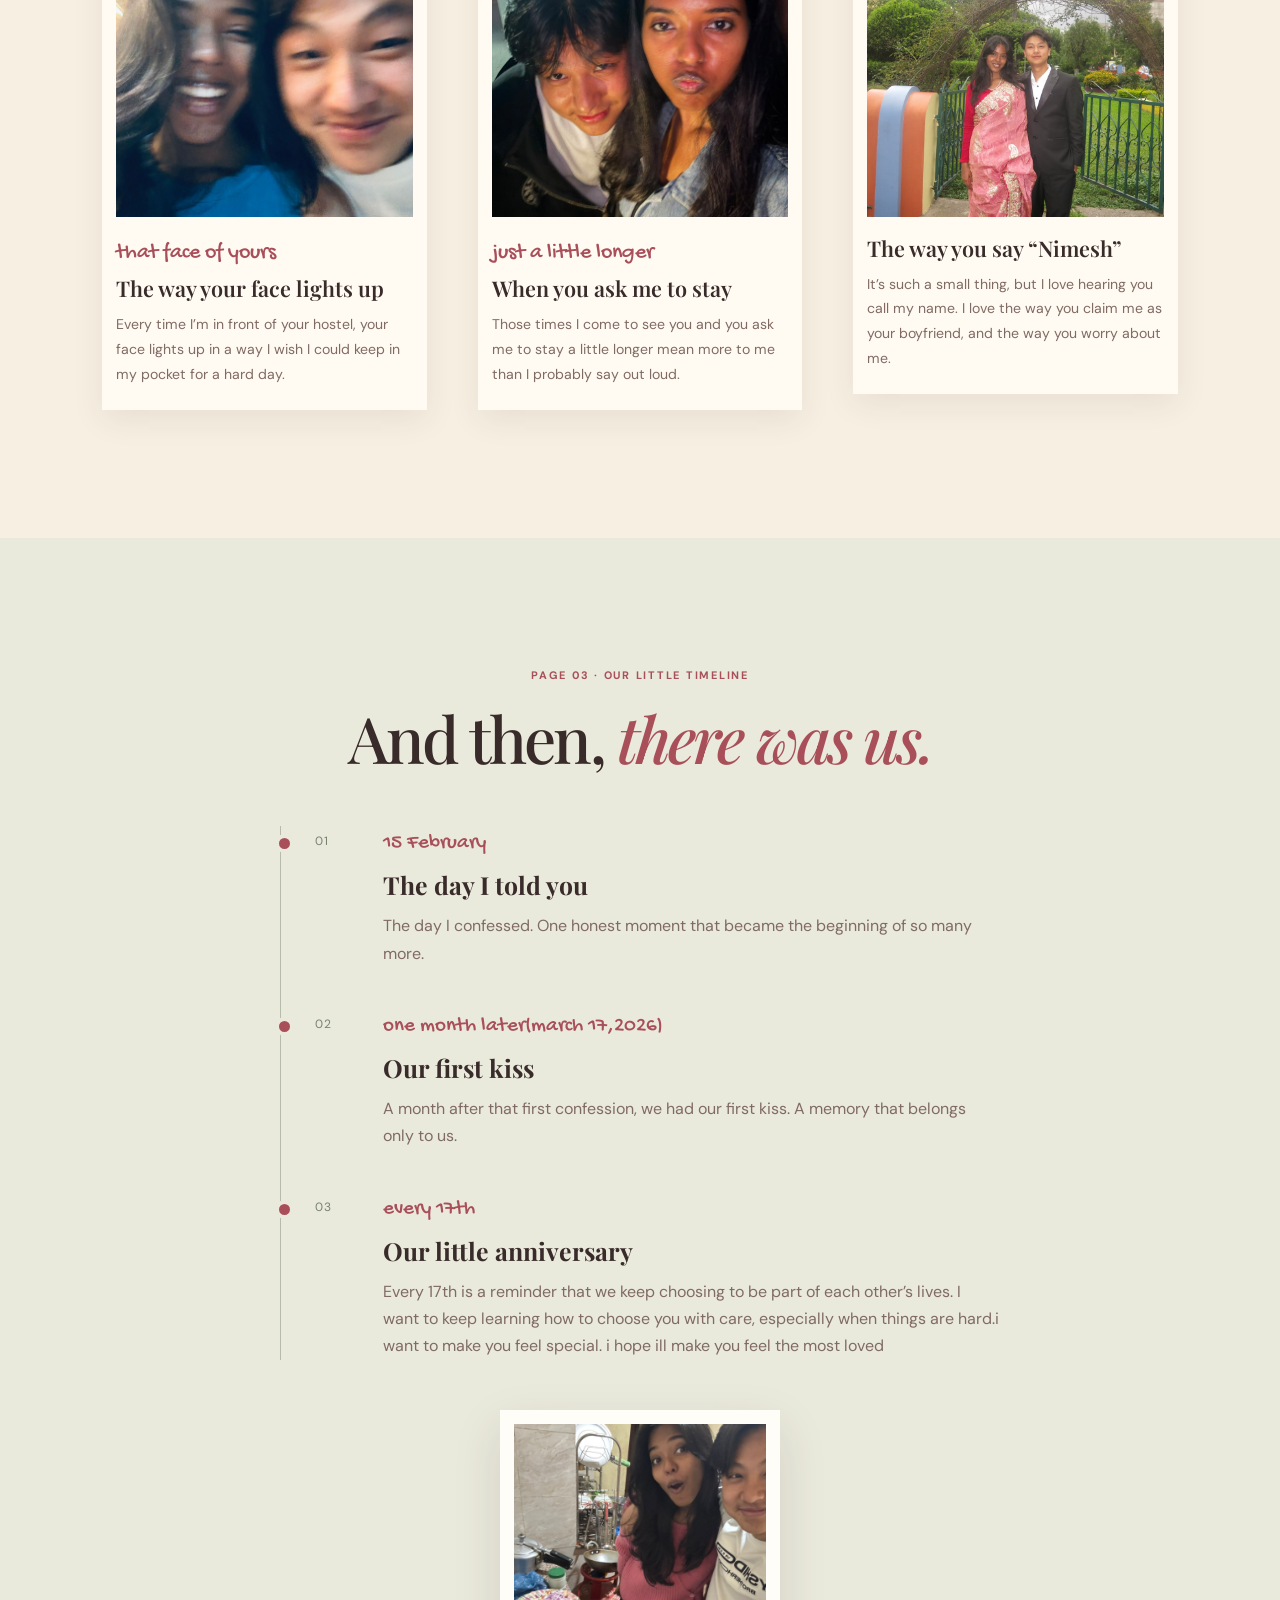
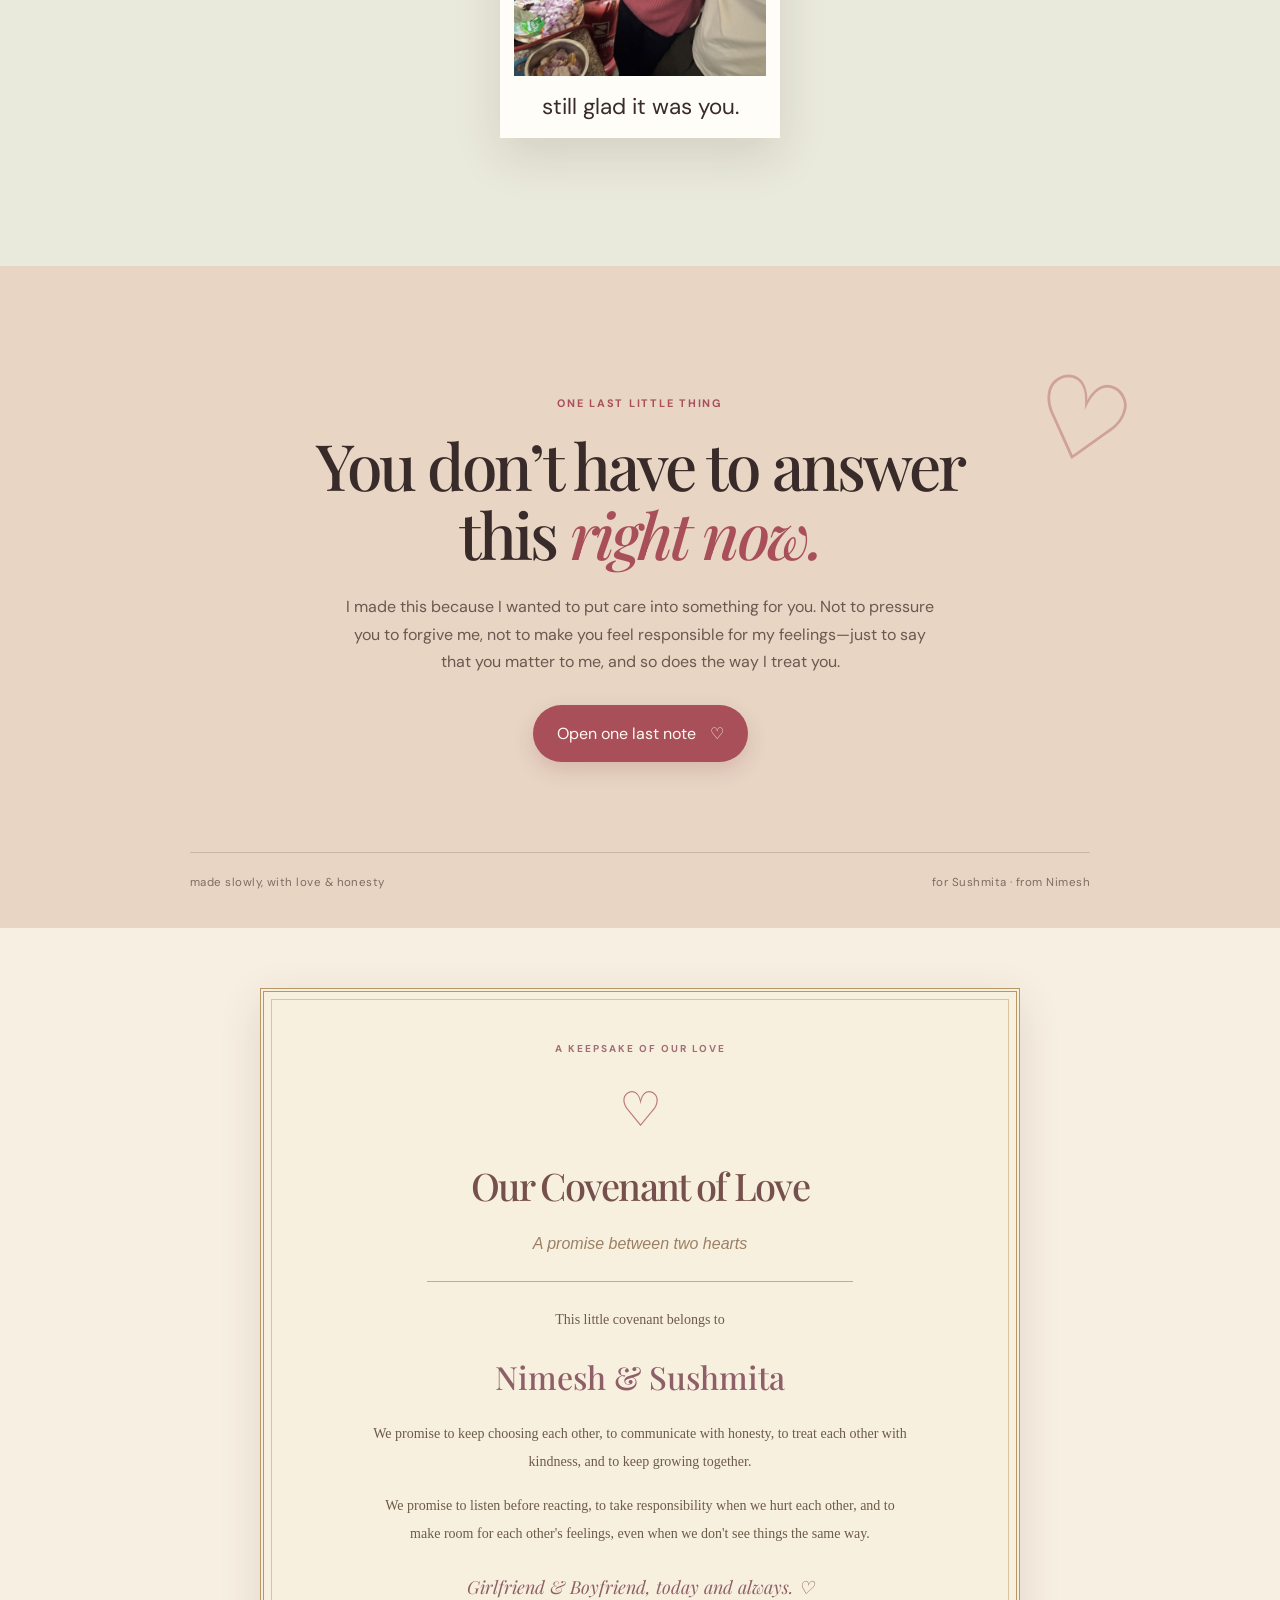
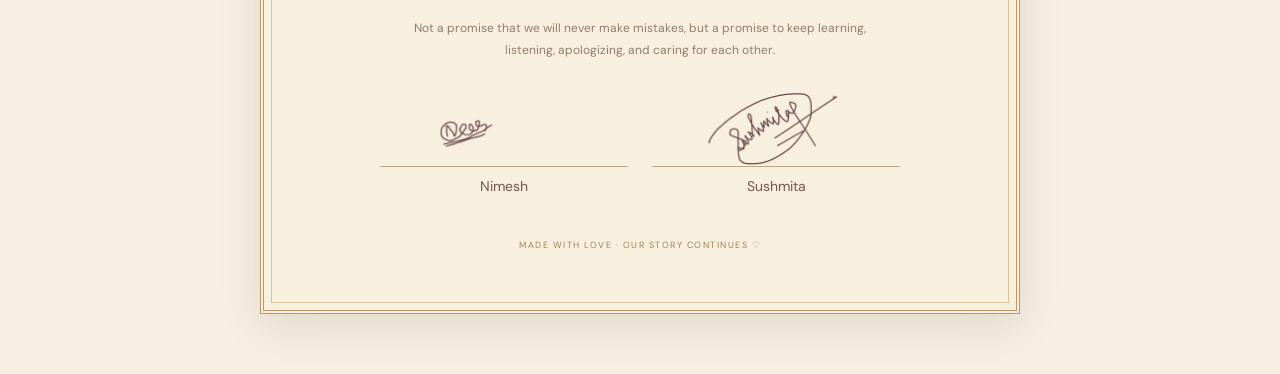
==== commit 3fad2228: "Update index.html" ====
--- a/index.html
+++ b/index.html
@@ -204,7 +204,7 @@
 
       <div class="covenant-signature">
         <img id="savedSushmitaSignature"
-             src="Sushmita-signature(3).png"
+             src="Sushmita-signature (3).png"
              alt="Sushmita's signature"
              onerror="this.style.display='none'; this.nextElementSibling.hidden=false;">
        
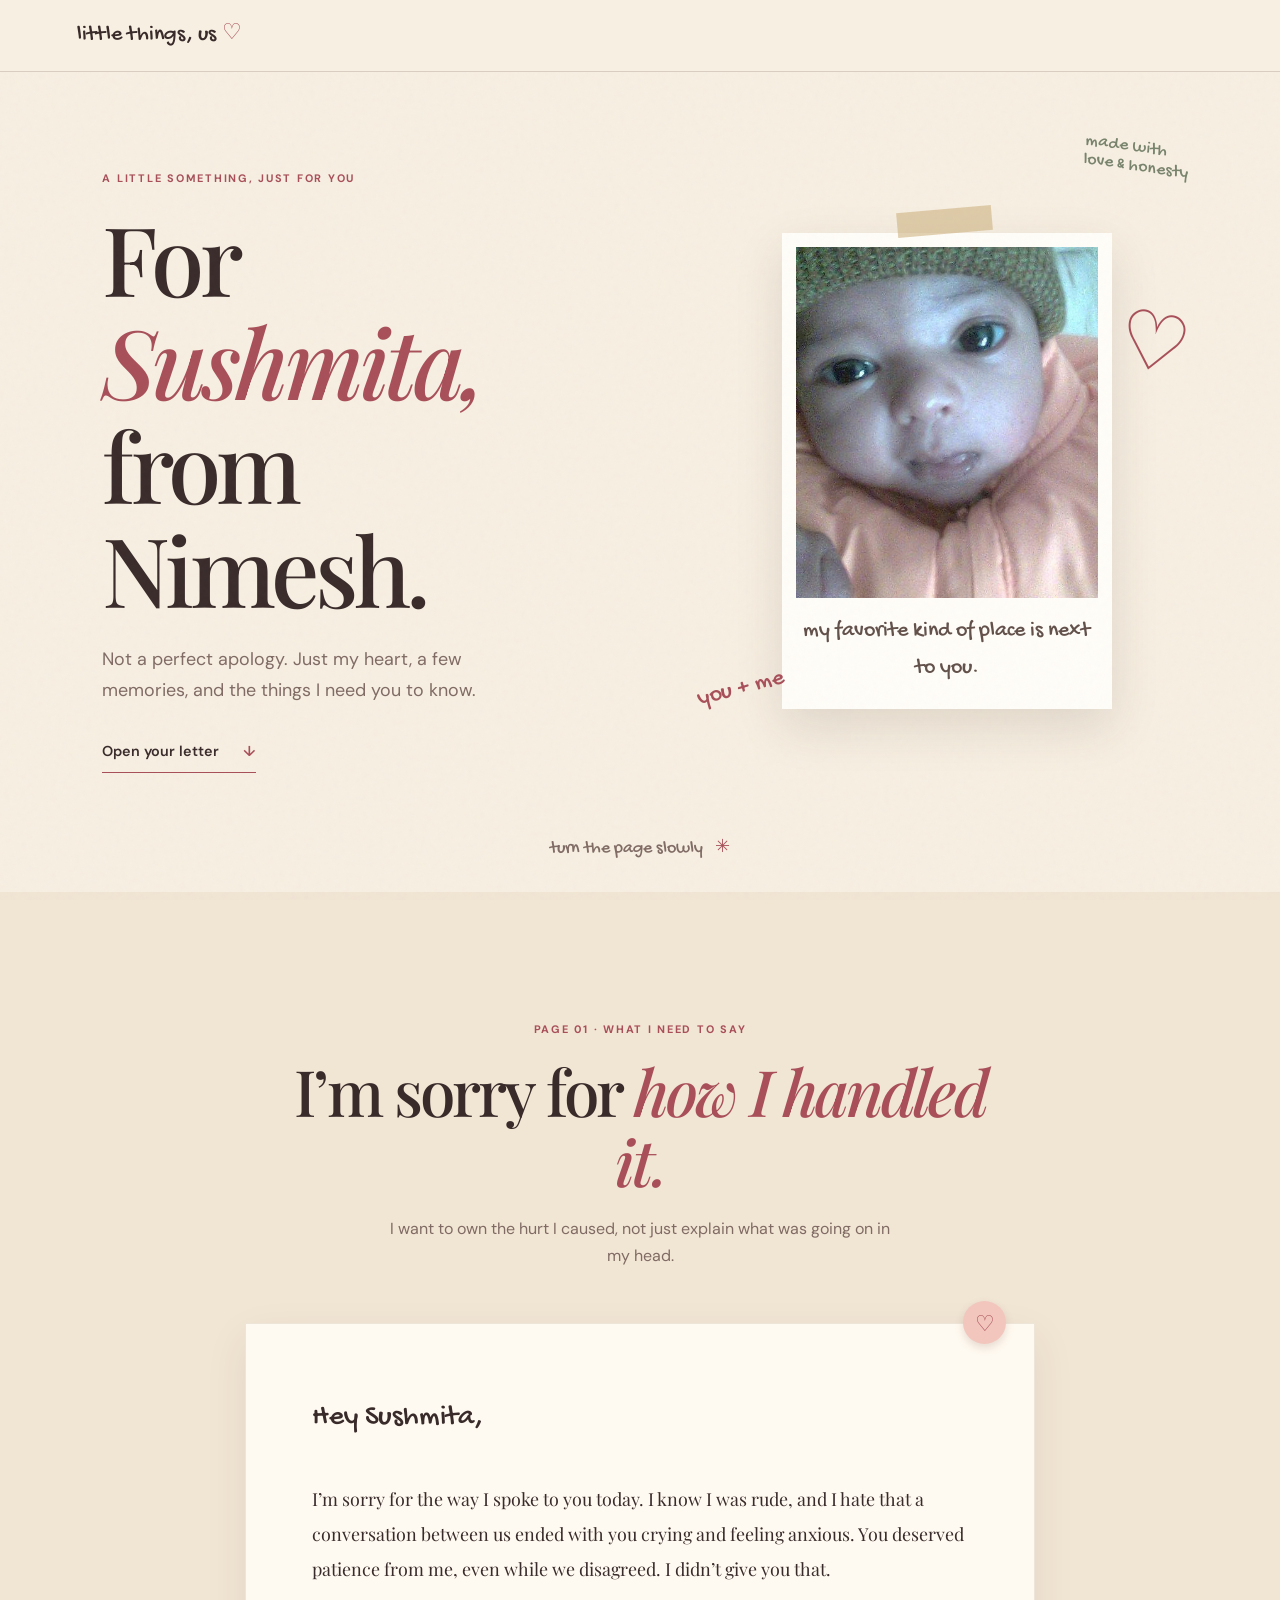
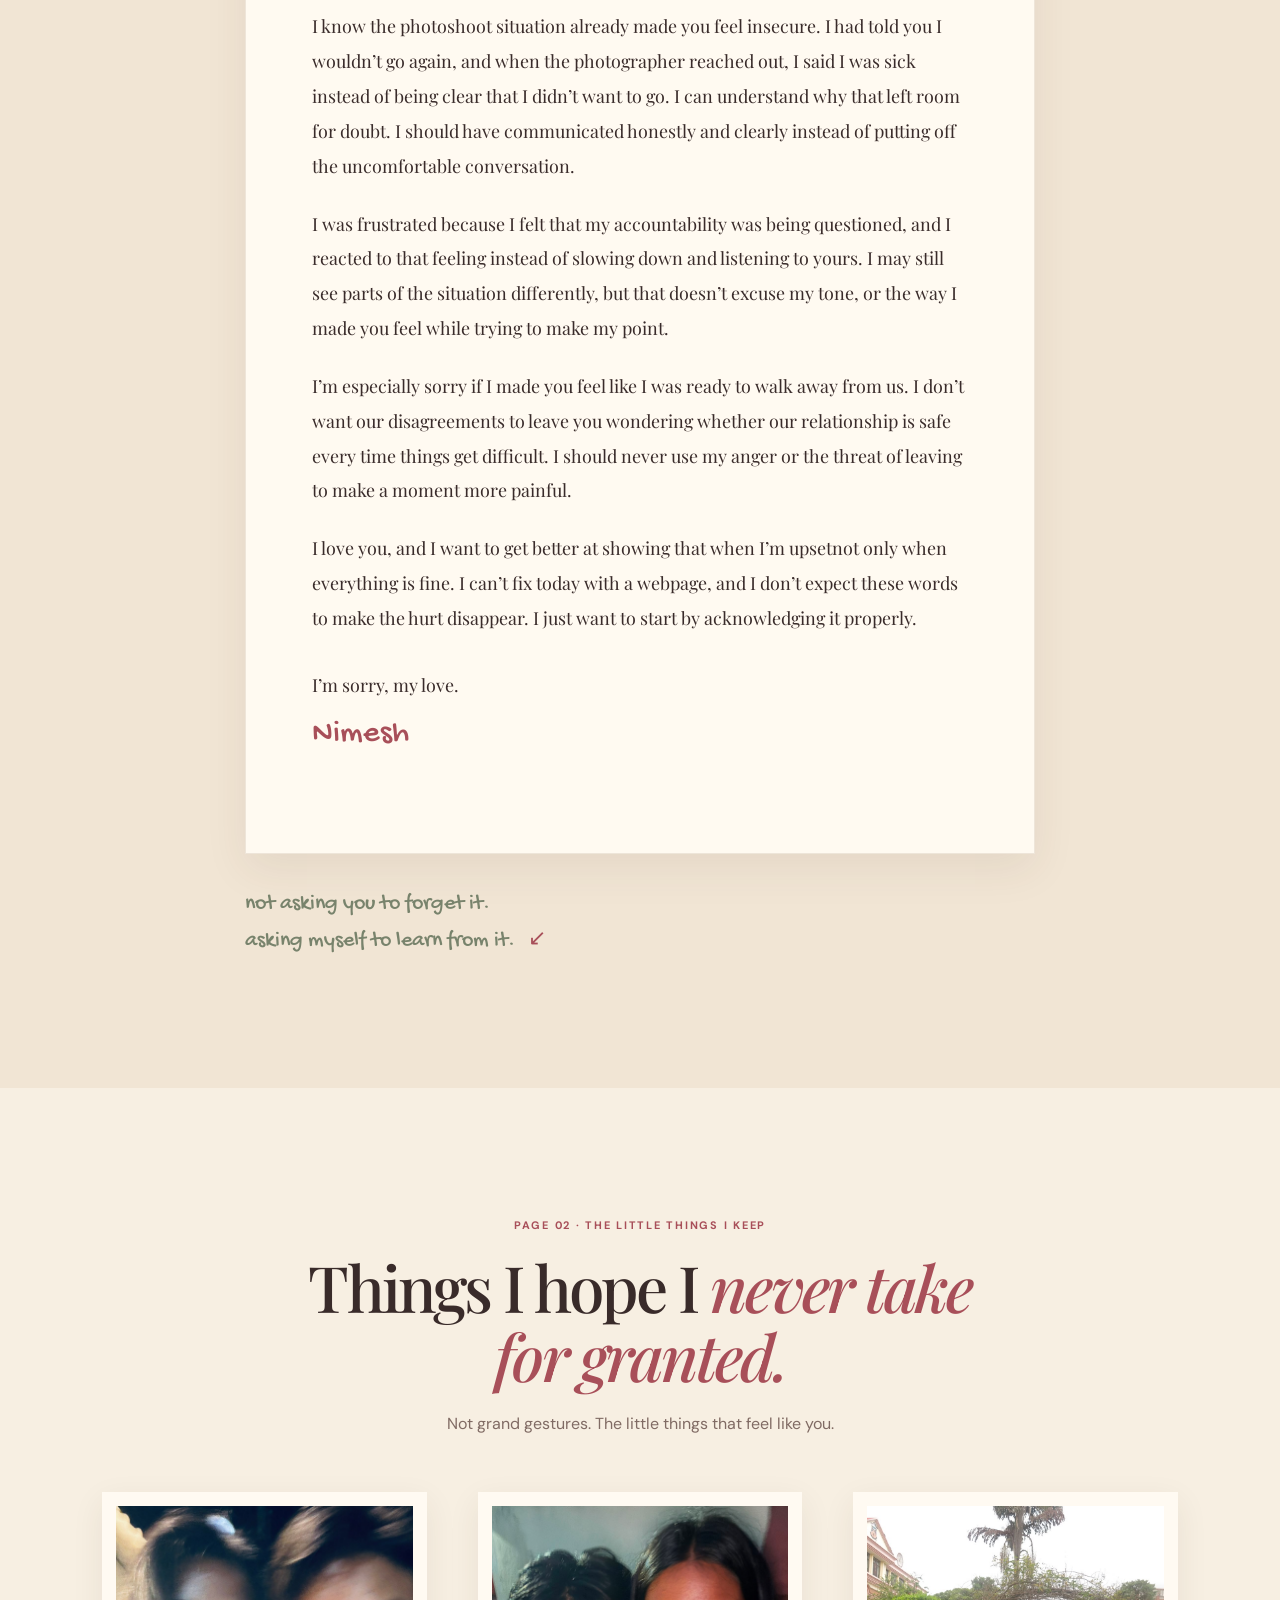
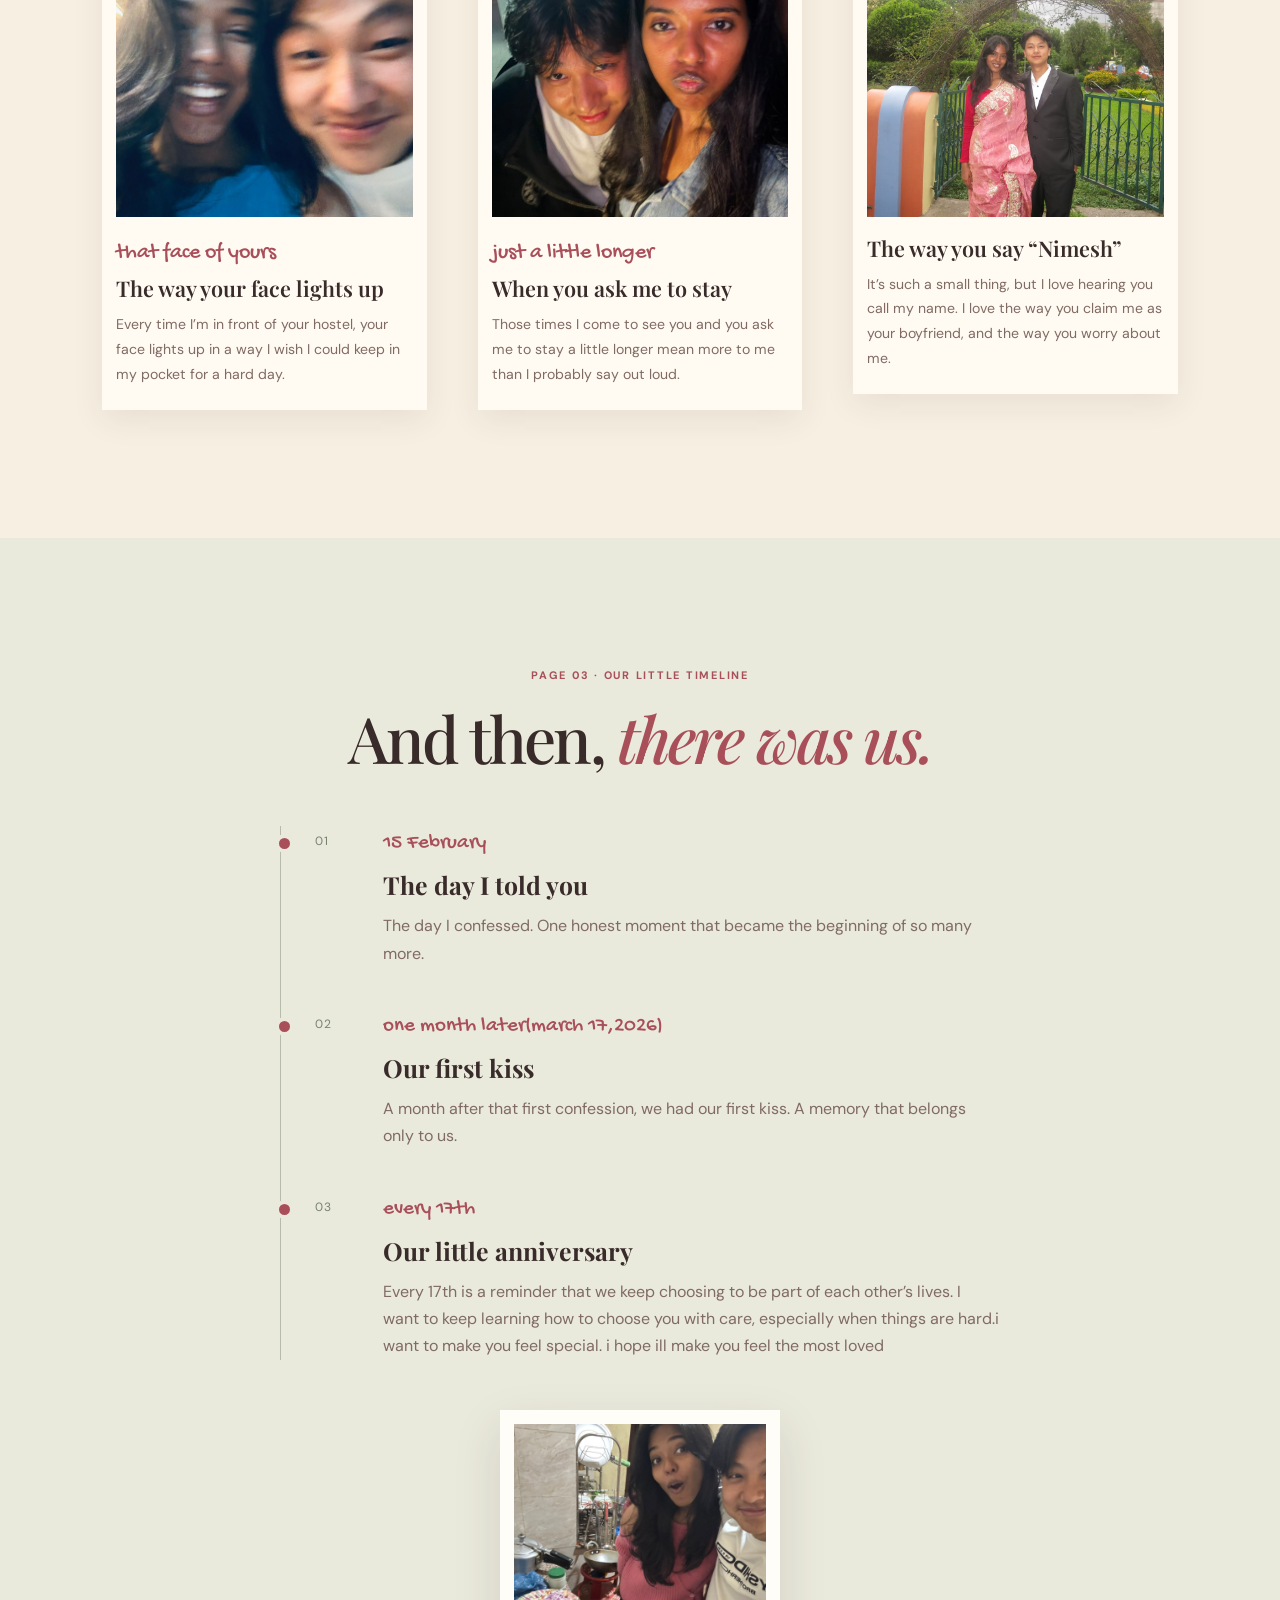
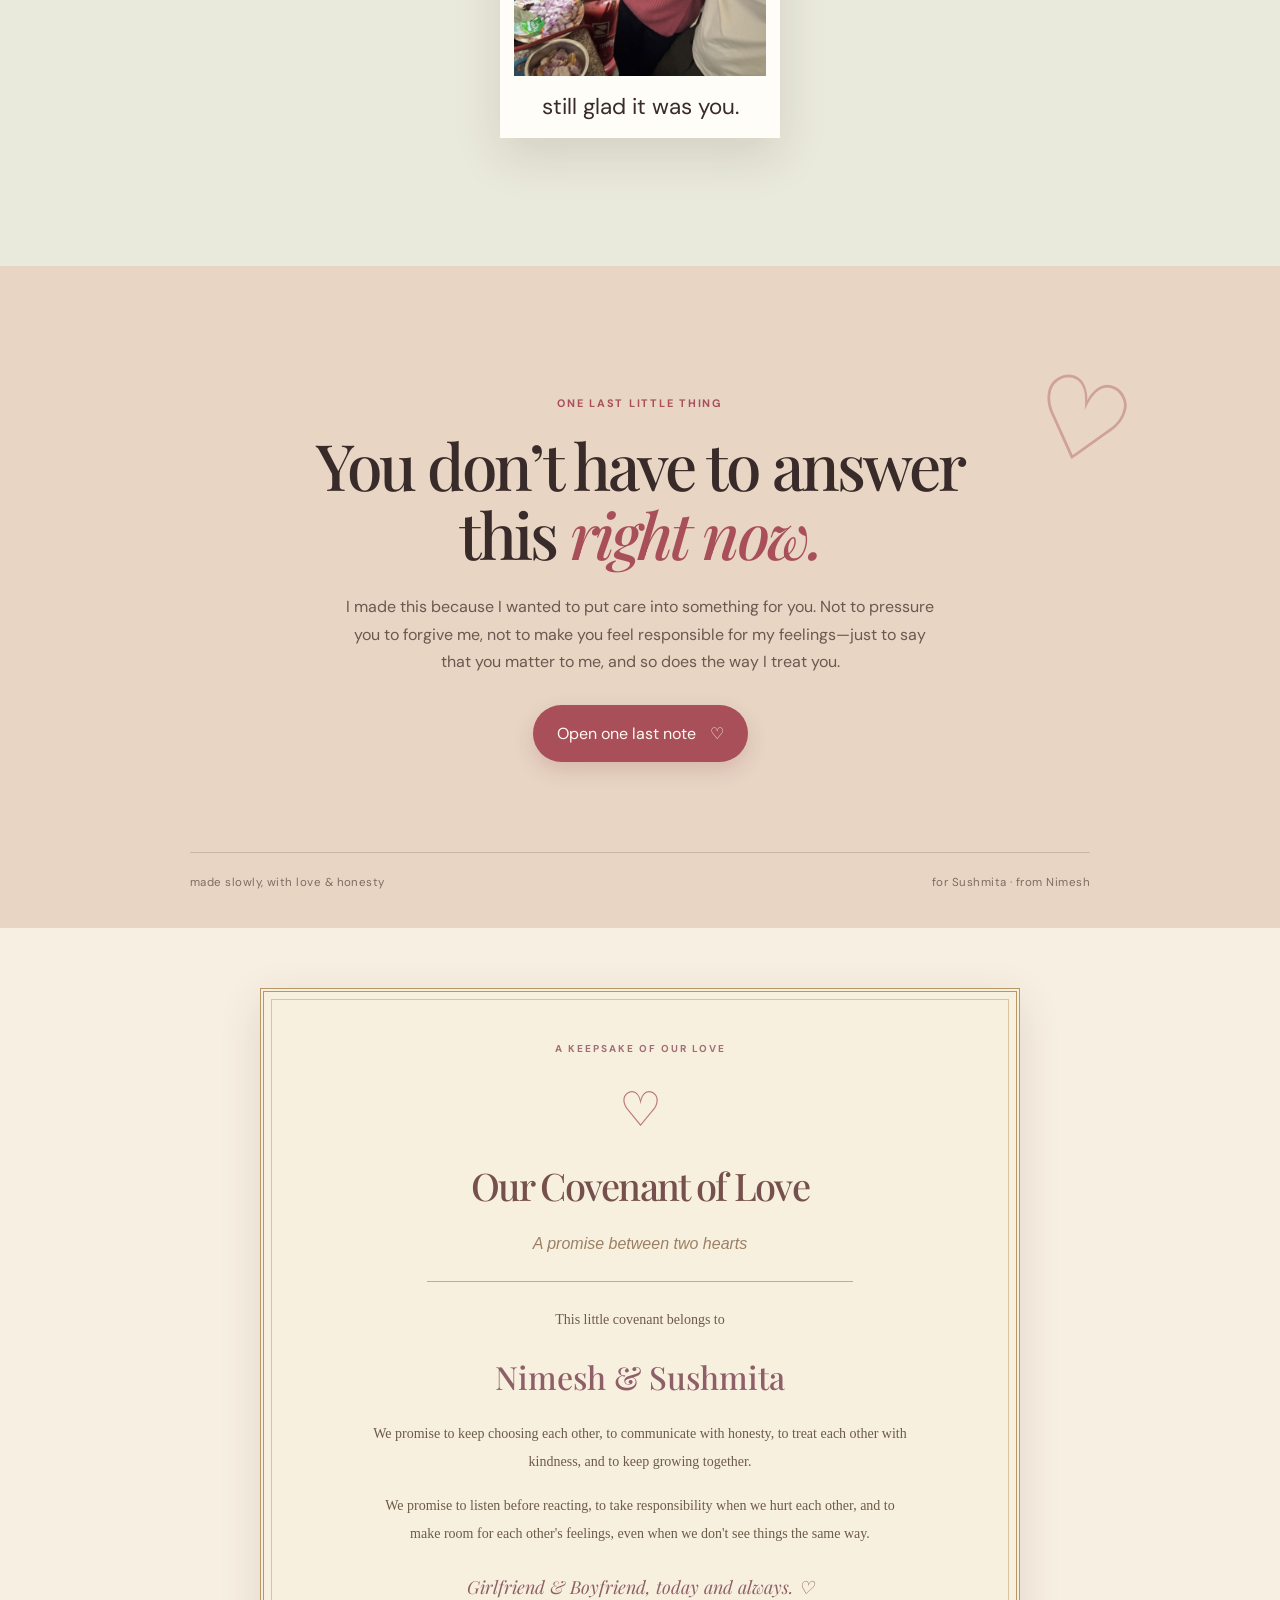
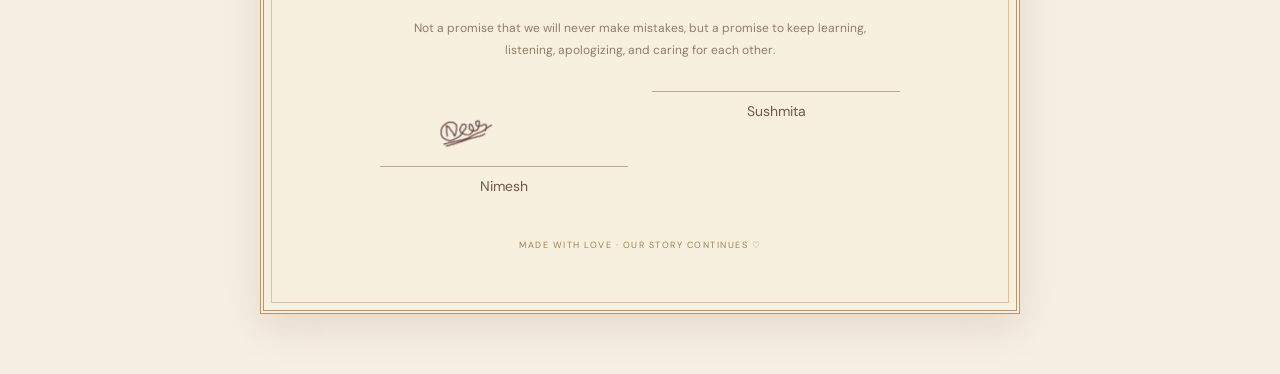
==== commit af05008f: "Update index.html" ====
--- a/index.html
+++ b/index.html
@@ -204,7 +204,7 @@
 
       <div class="covenant-signature">
         <img id="savedSushmitaSignature"
-             src="Sushmita-signature (3).png"
+             src="Sushmita-signature (3).png.png"
              alt="Sushmita's signature"
              onerror="this.style.display='none'; this.nextElementSibling.hidden=false;">
        
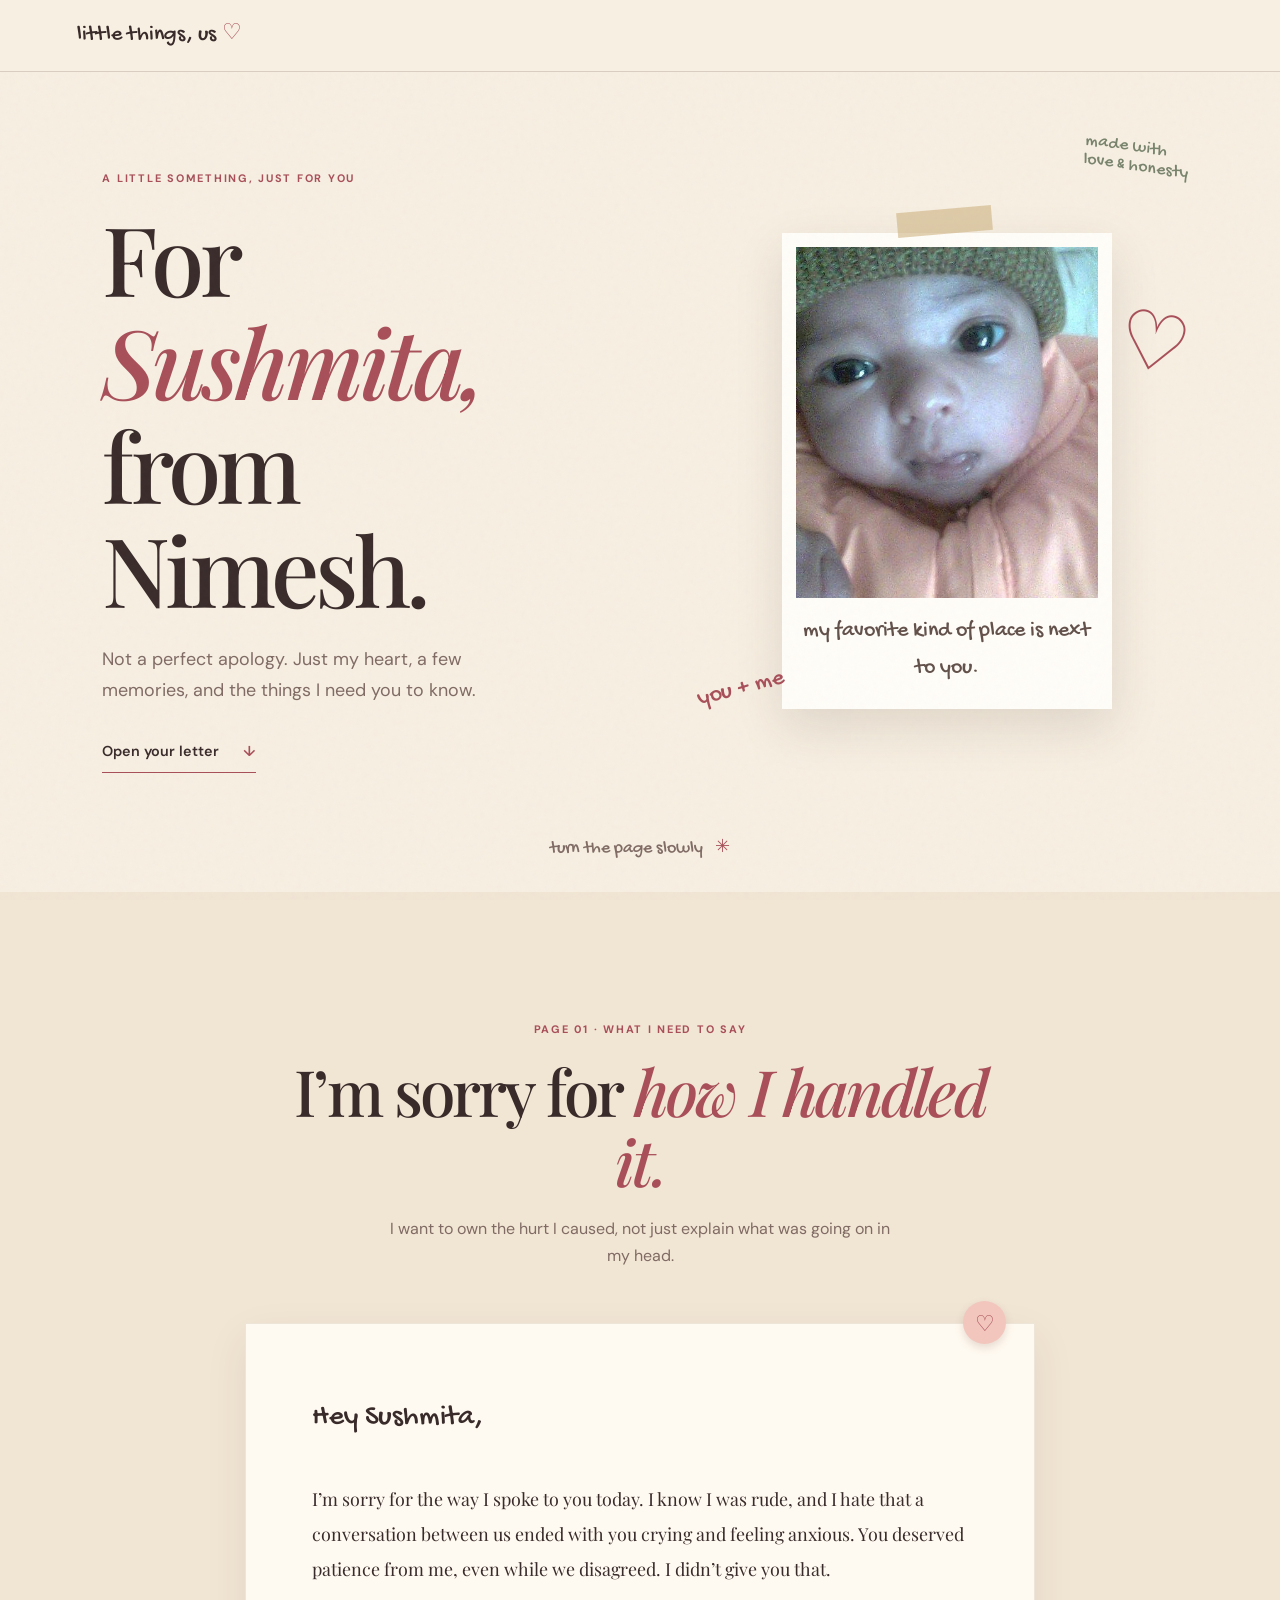
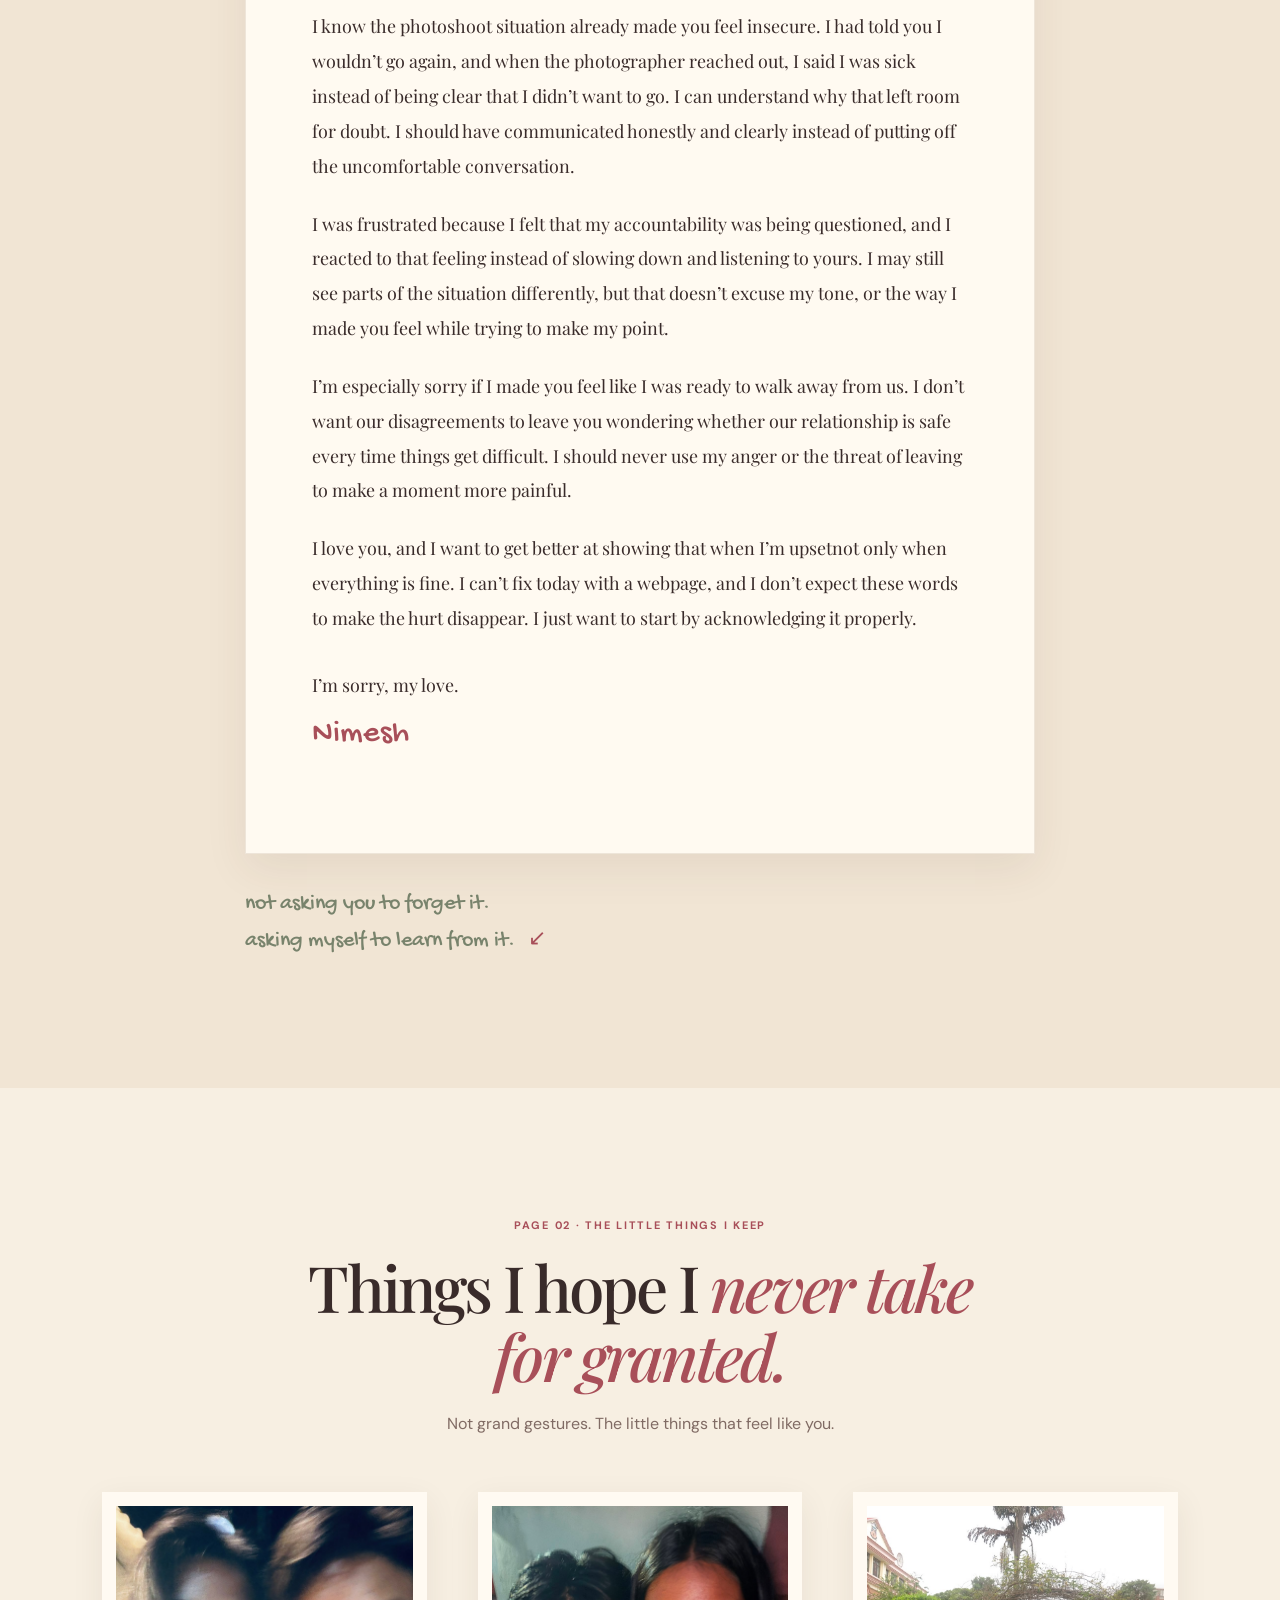
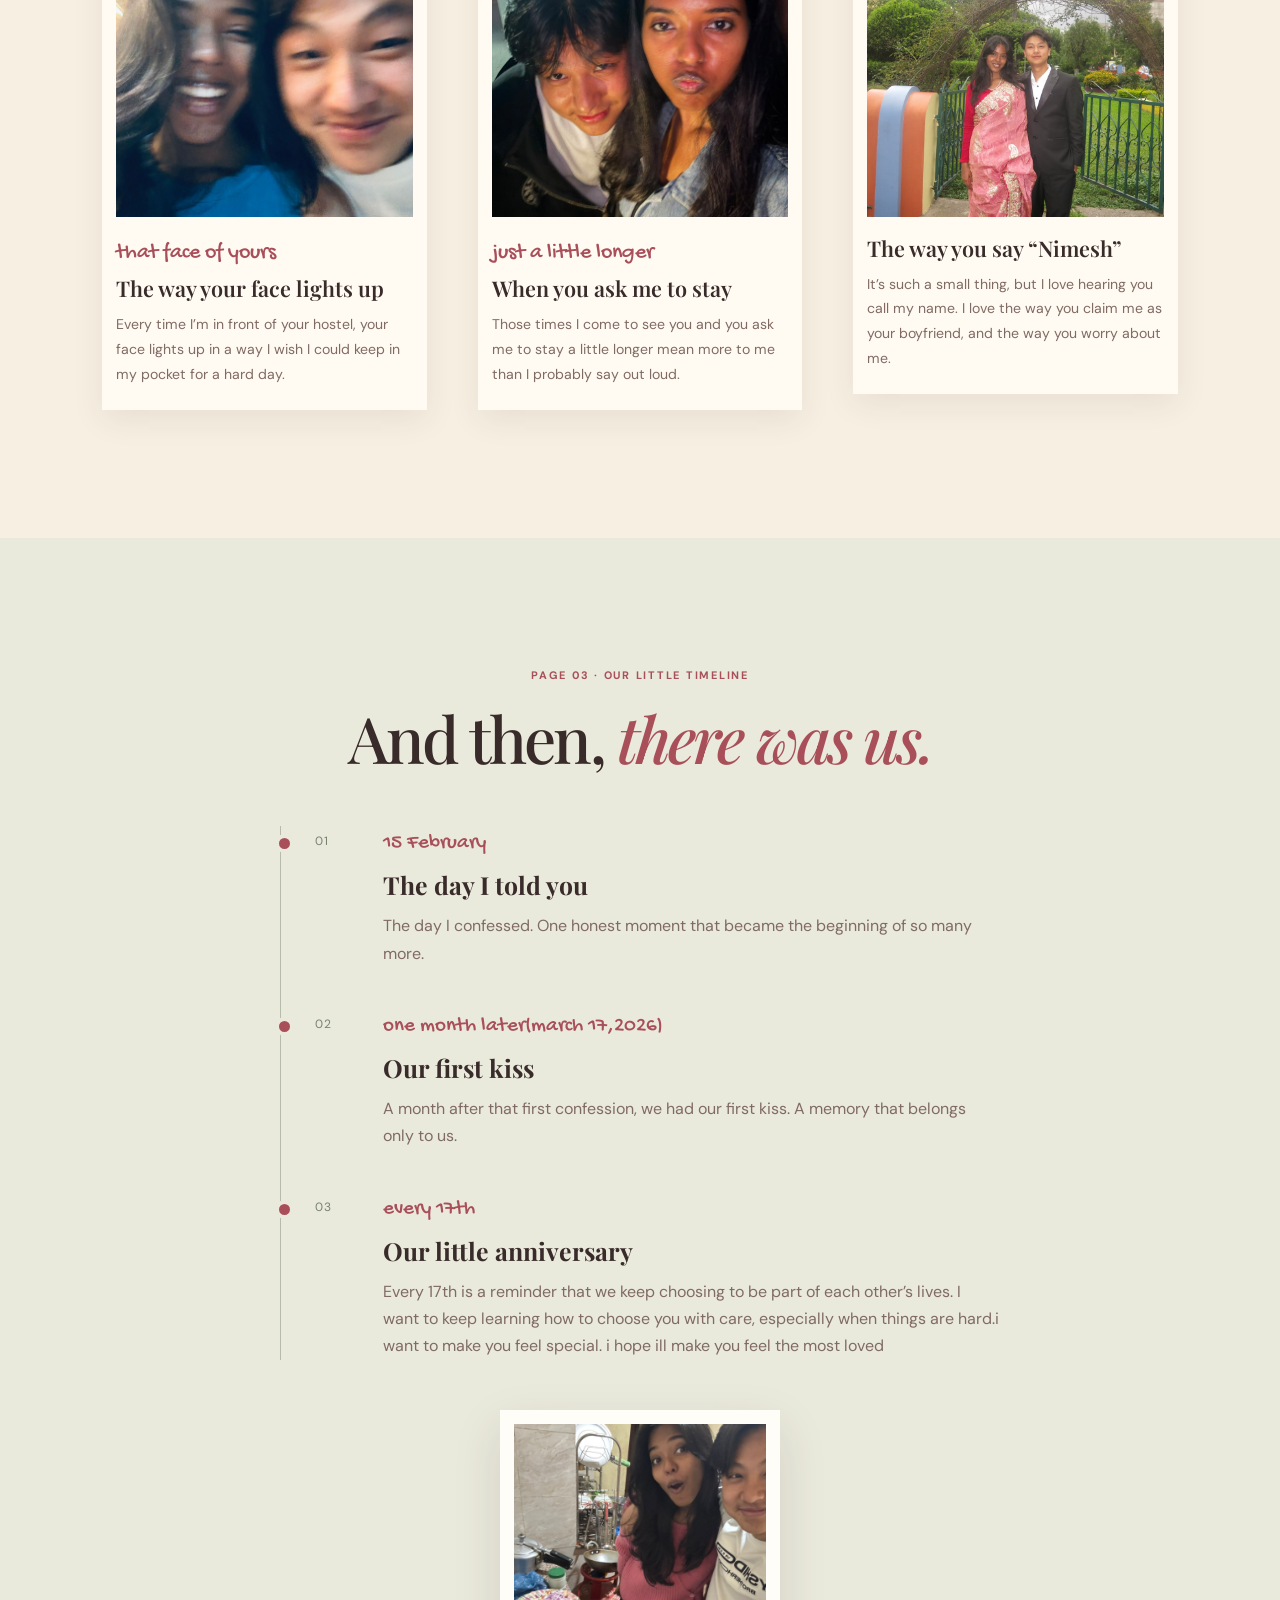
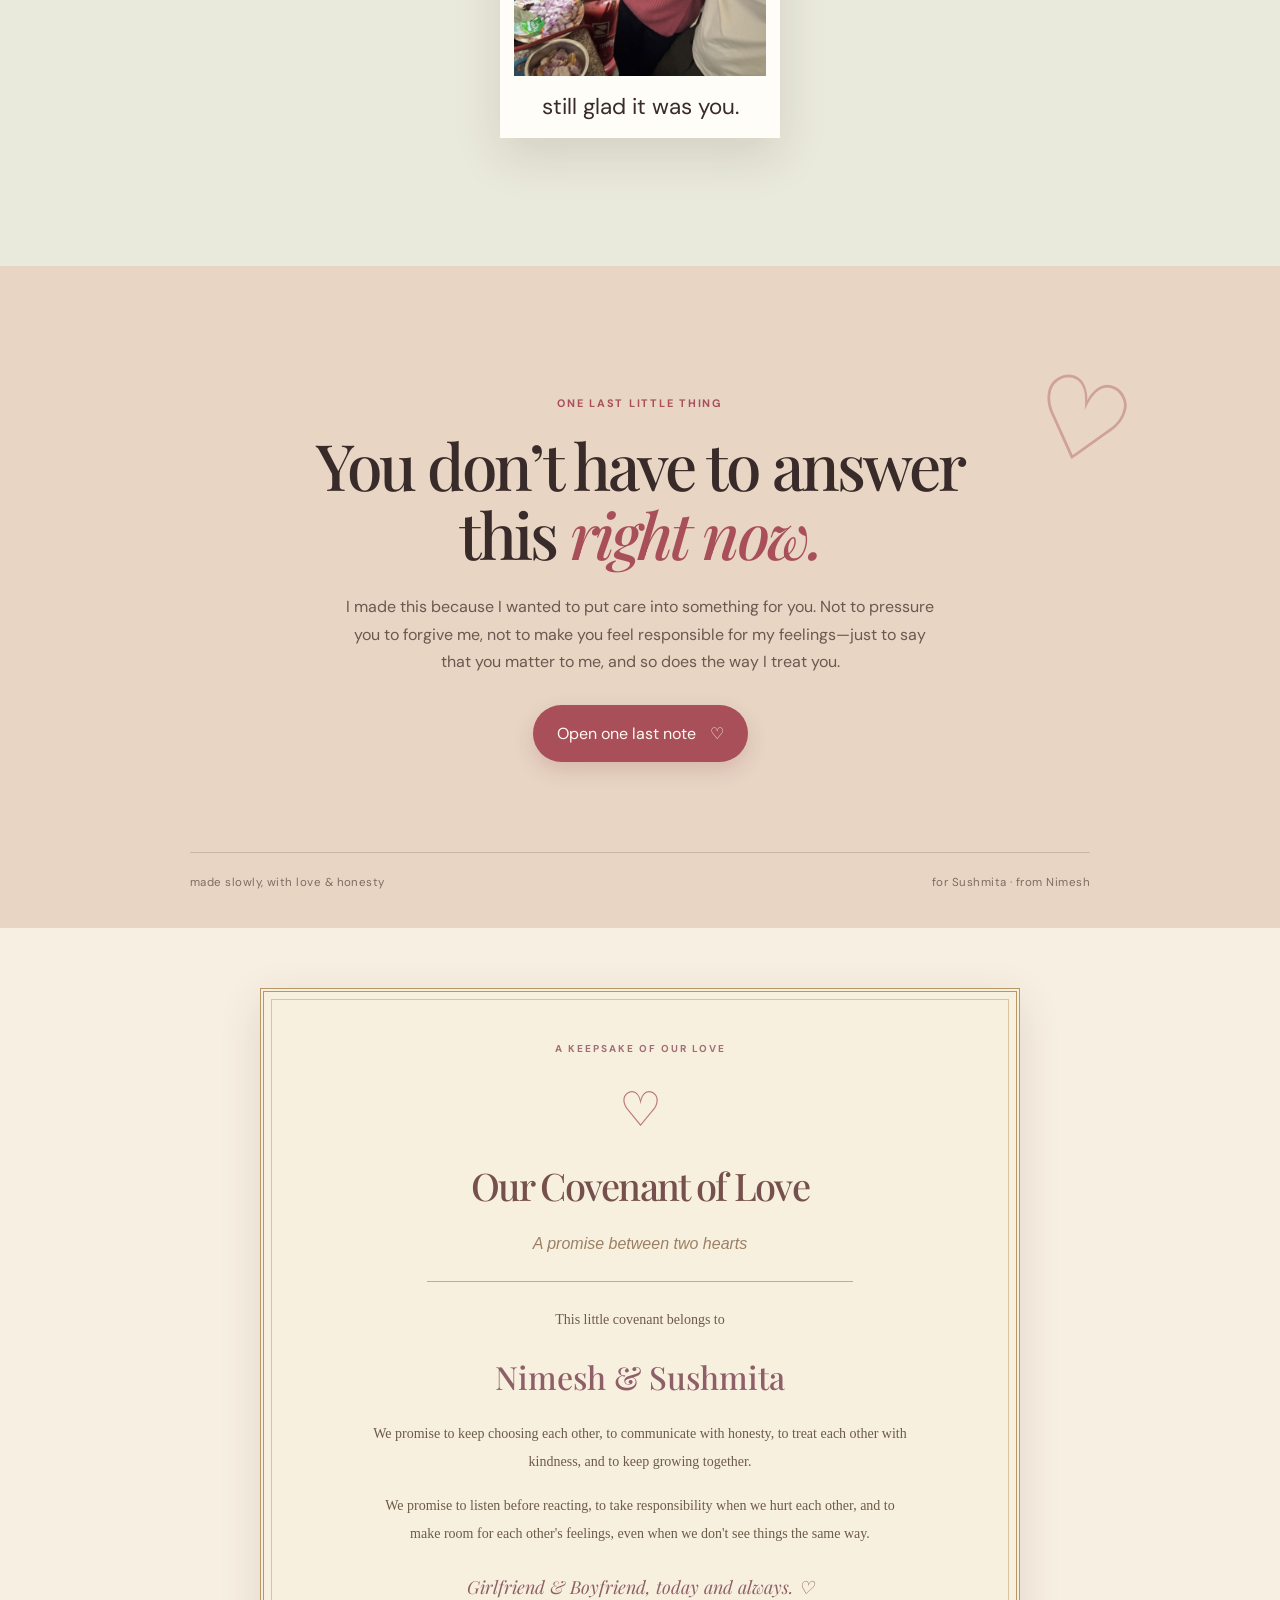
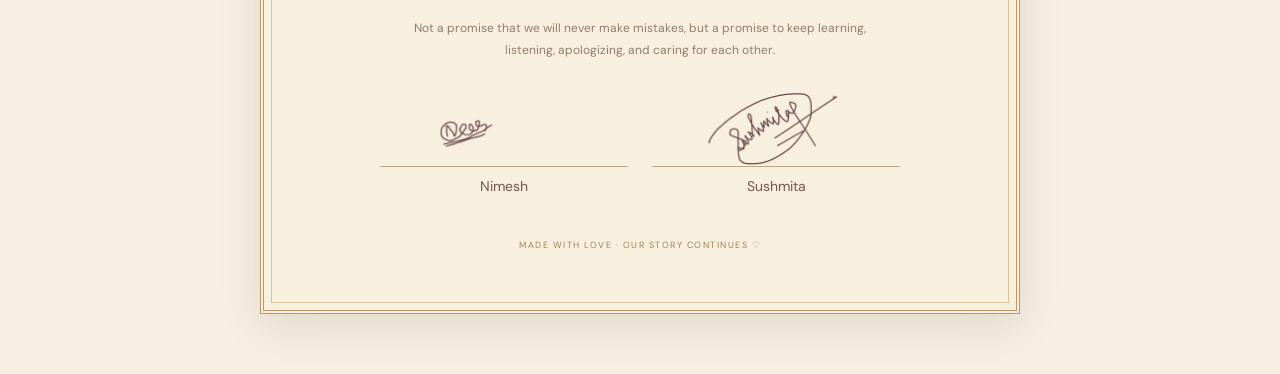
==== commit 89dfc7fe: "Update index.html" ====
--- a/index.html
+++ b/index.html
@@ -204,7 +204,7 @@
 
       <div class="covenant-signature">
         <img id="savedSushmitaSignature"
-             src="Sushmita-signature (3).png.png"
+             src="Sushmita-signature (3).png"
              alt="Sushmita's signature"
              onerror="this.style.display='none'; this.nextElementSibling.hidden=false;">
        
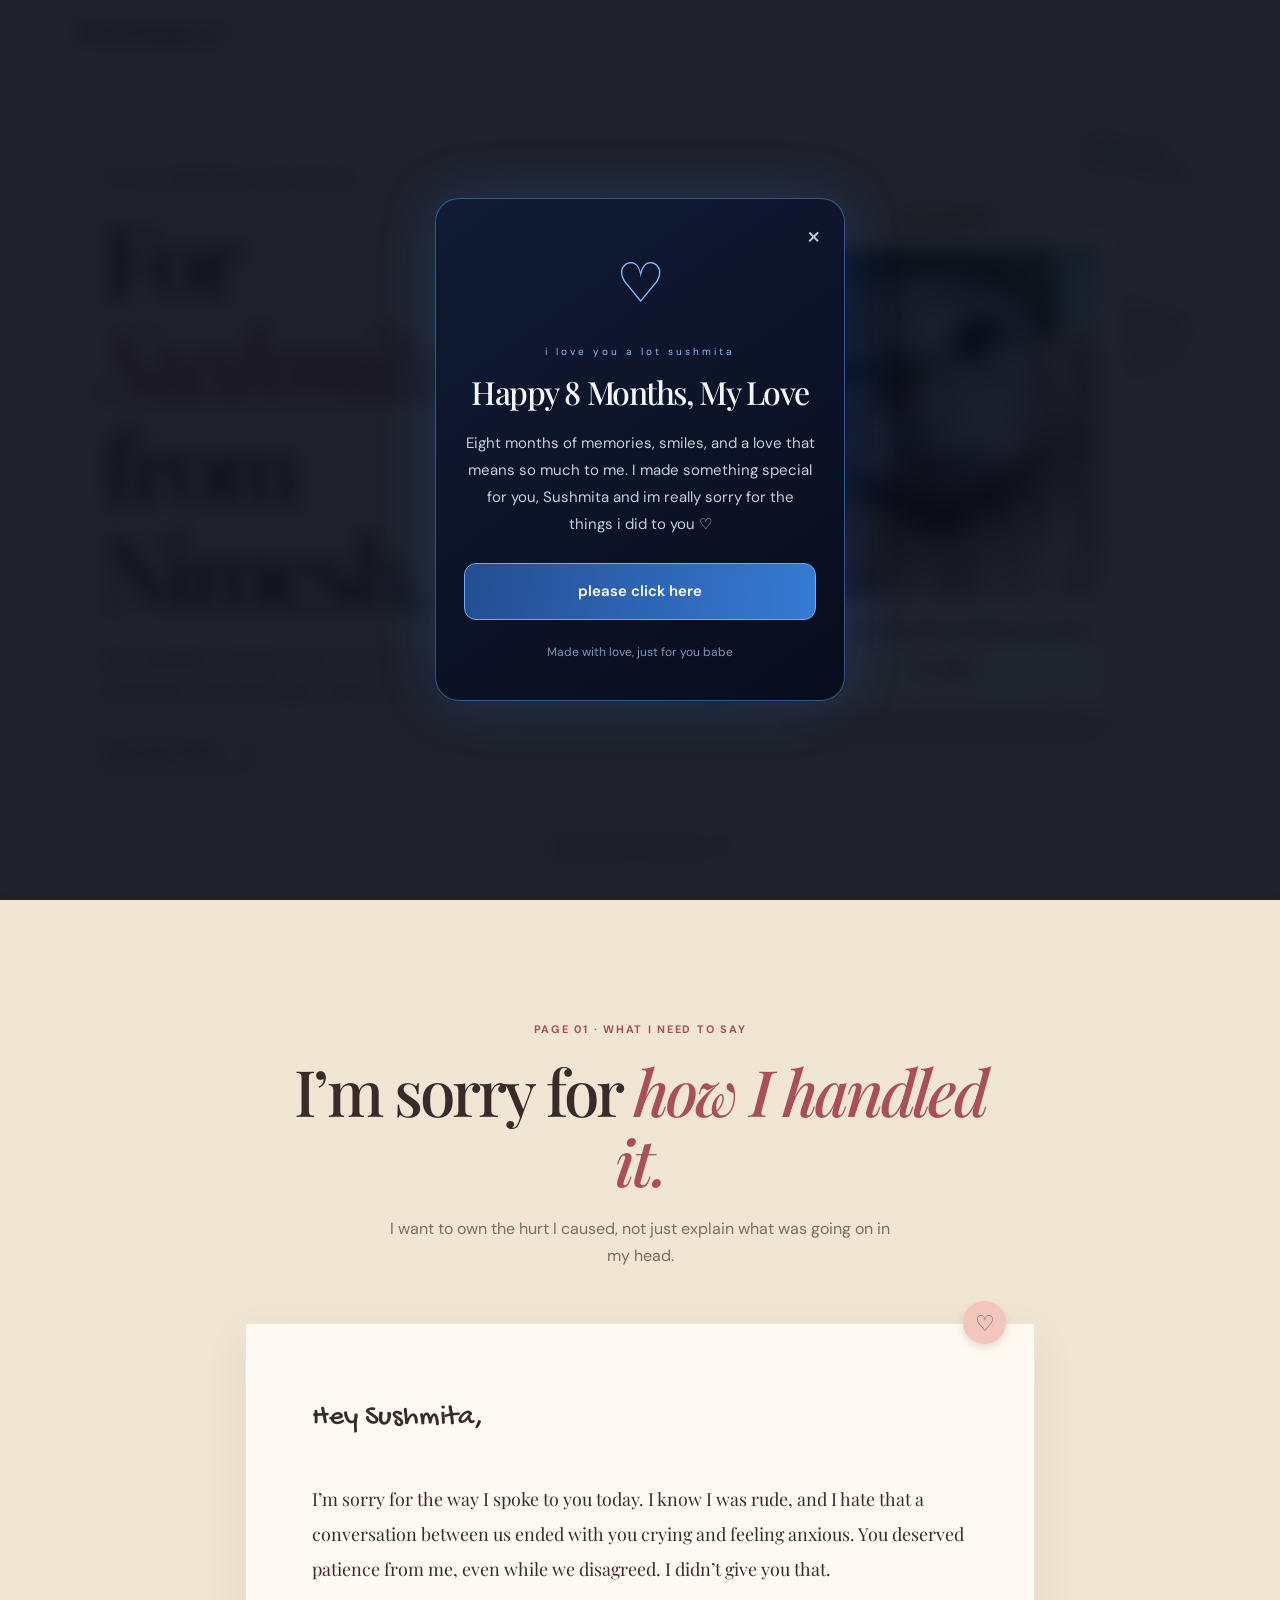
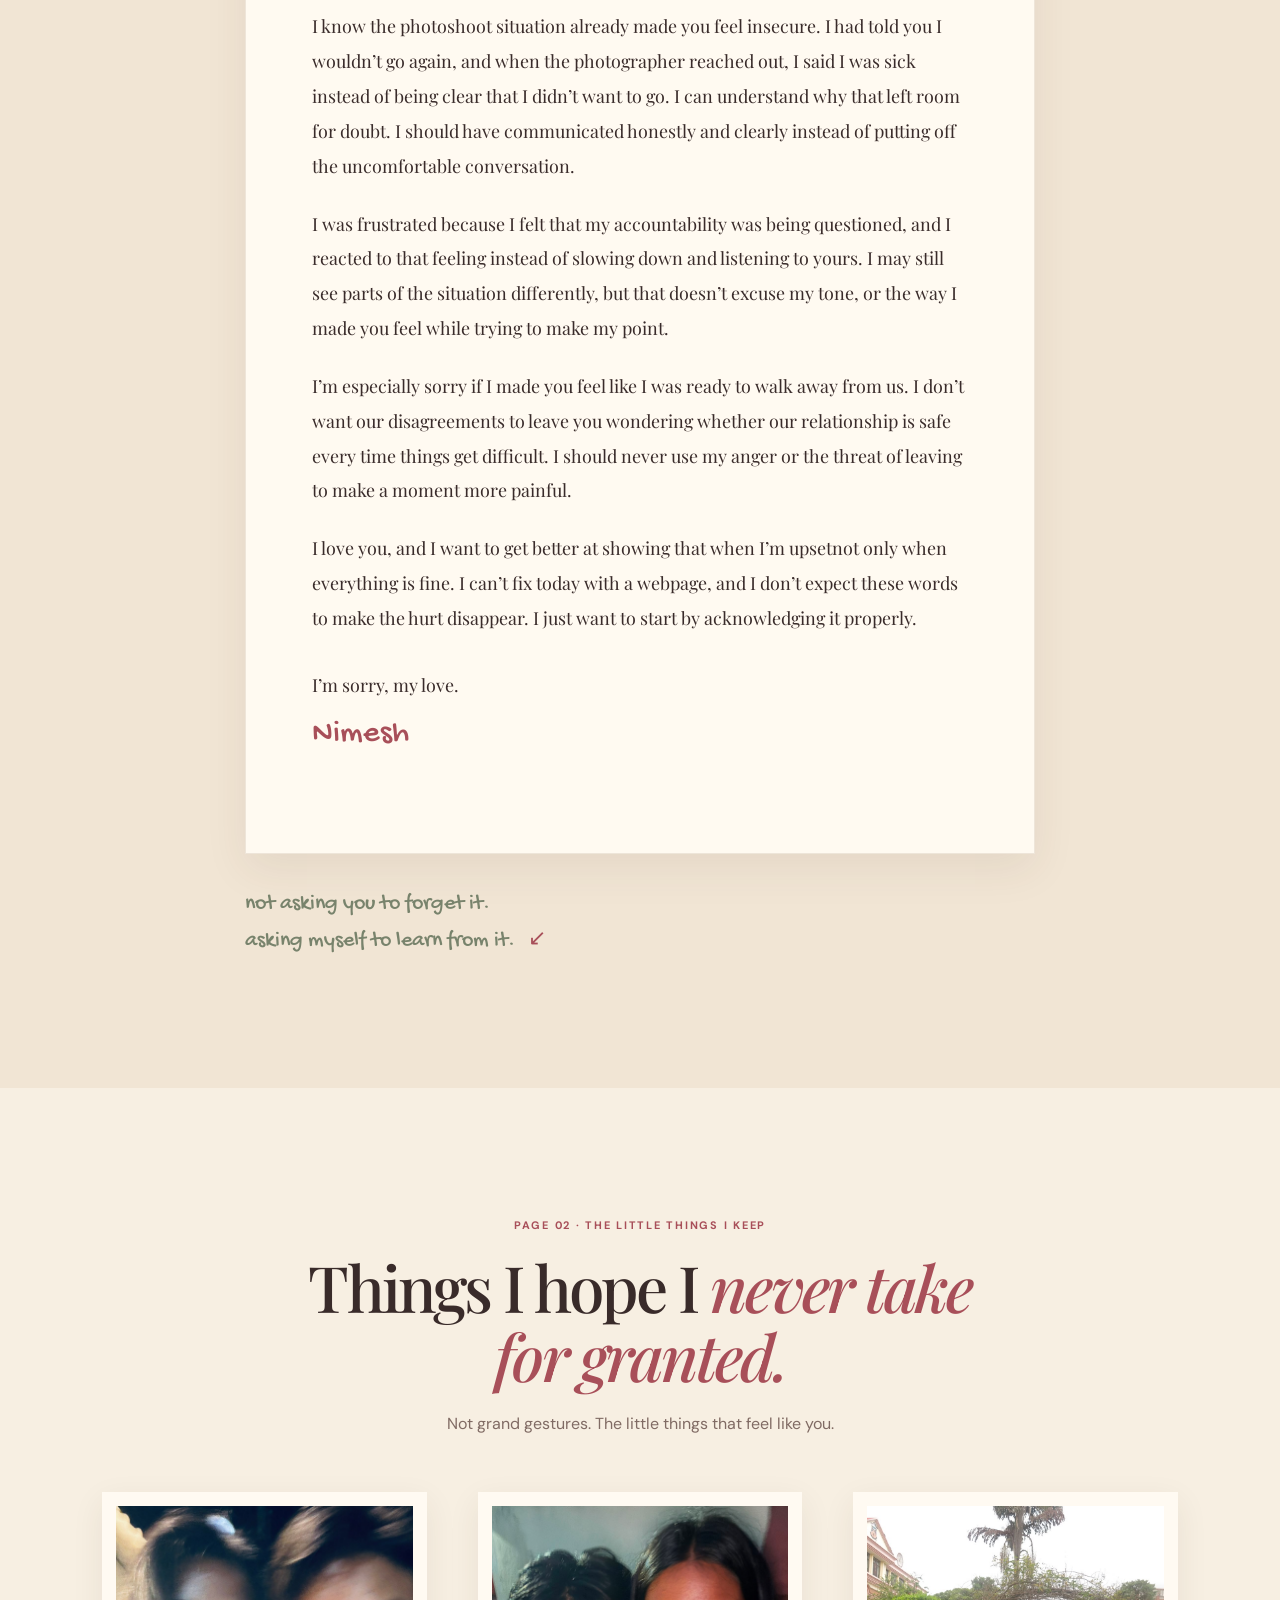
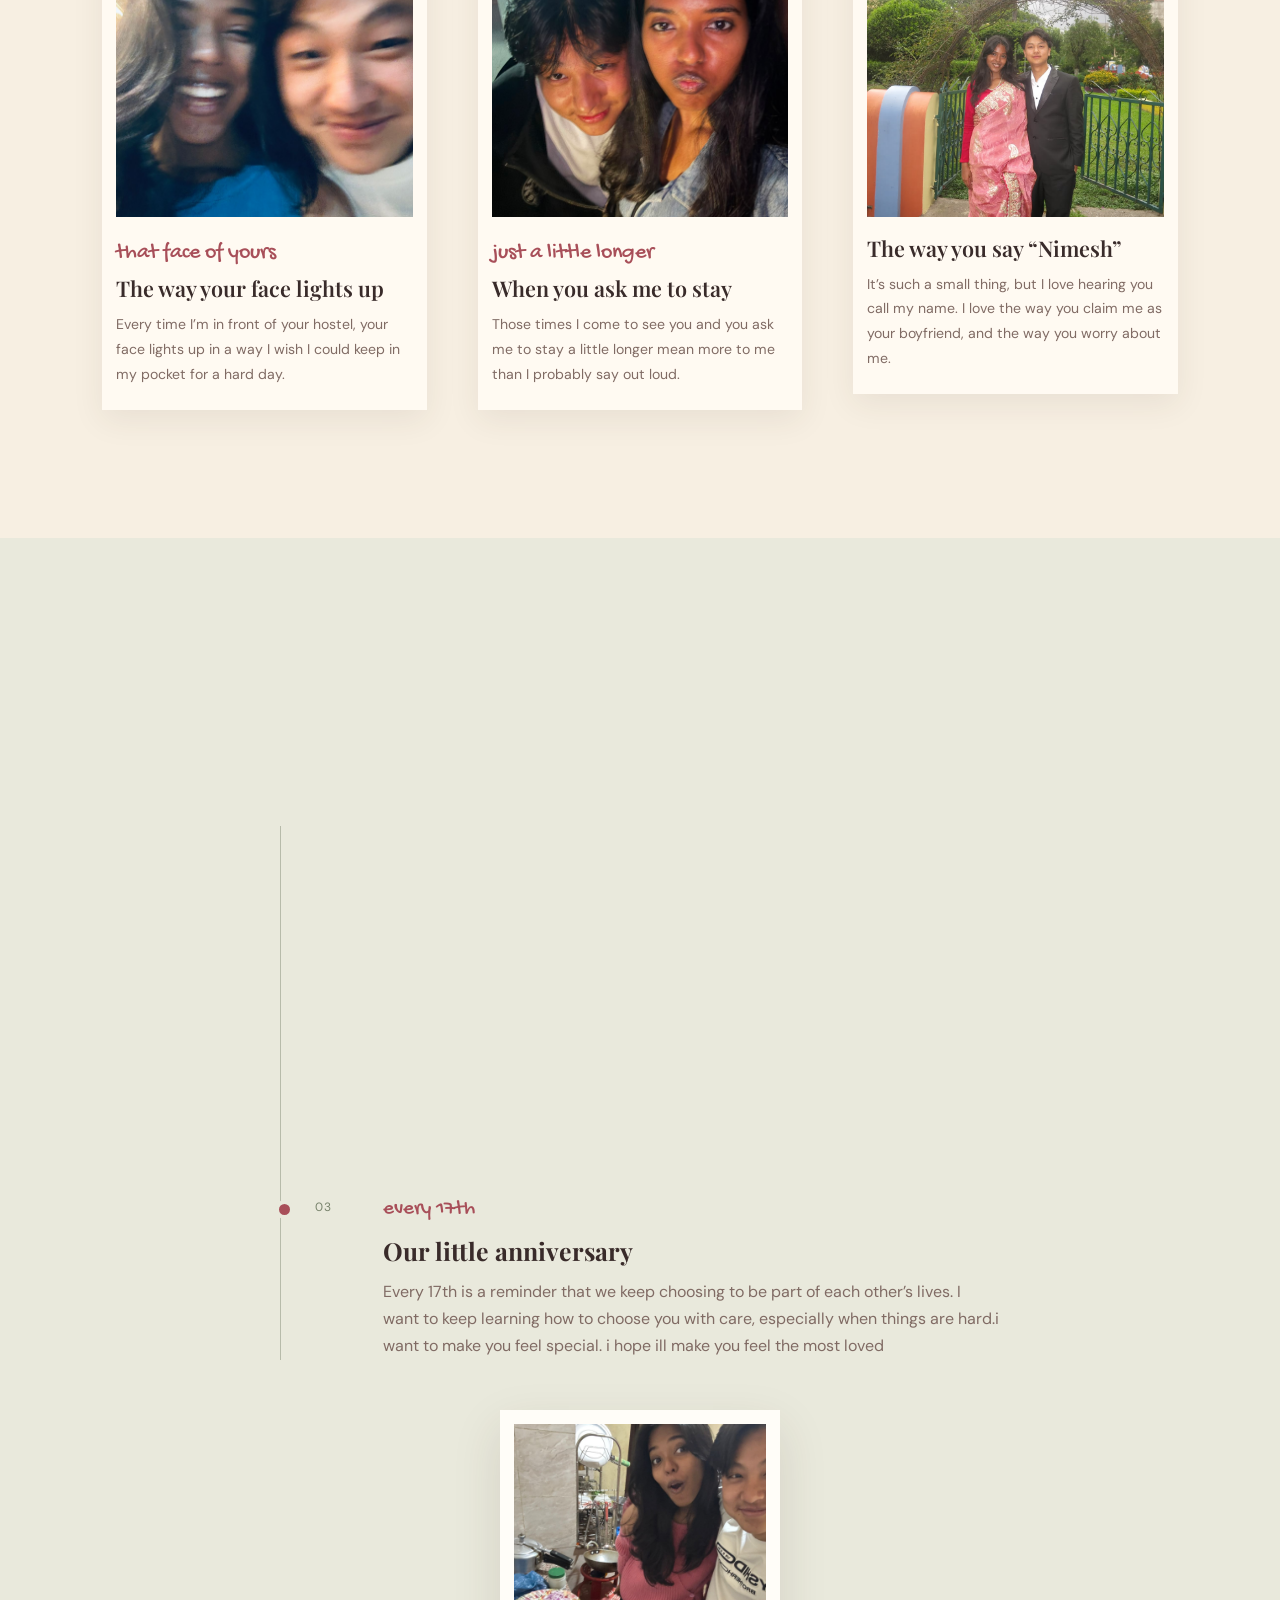
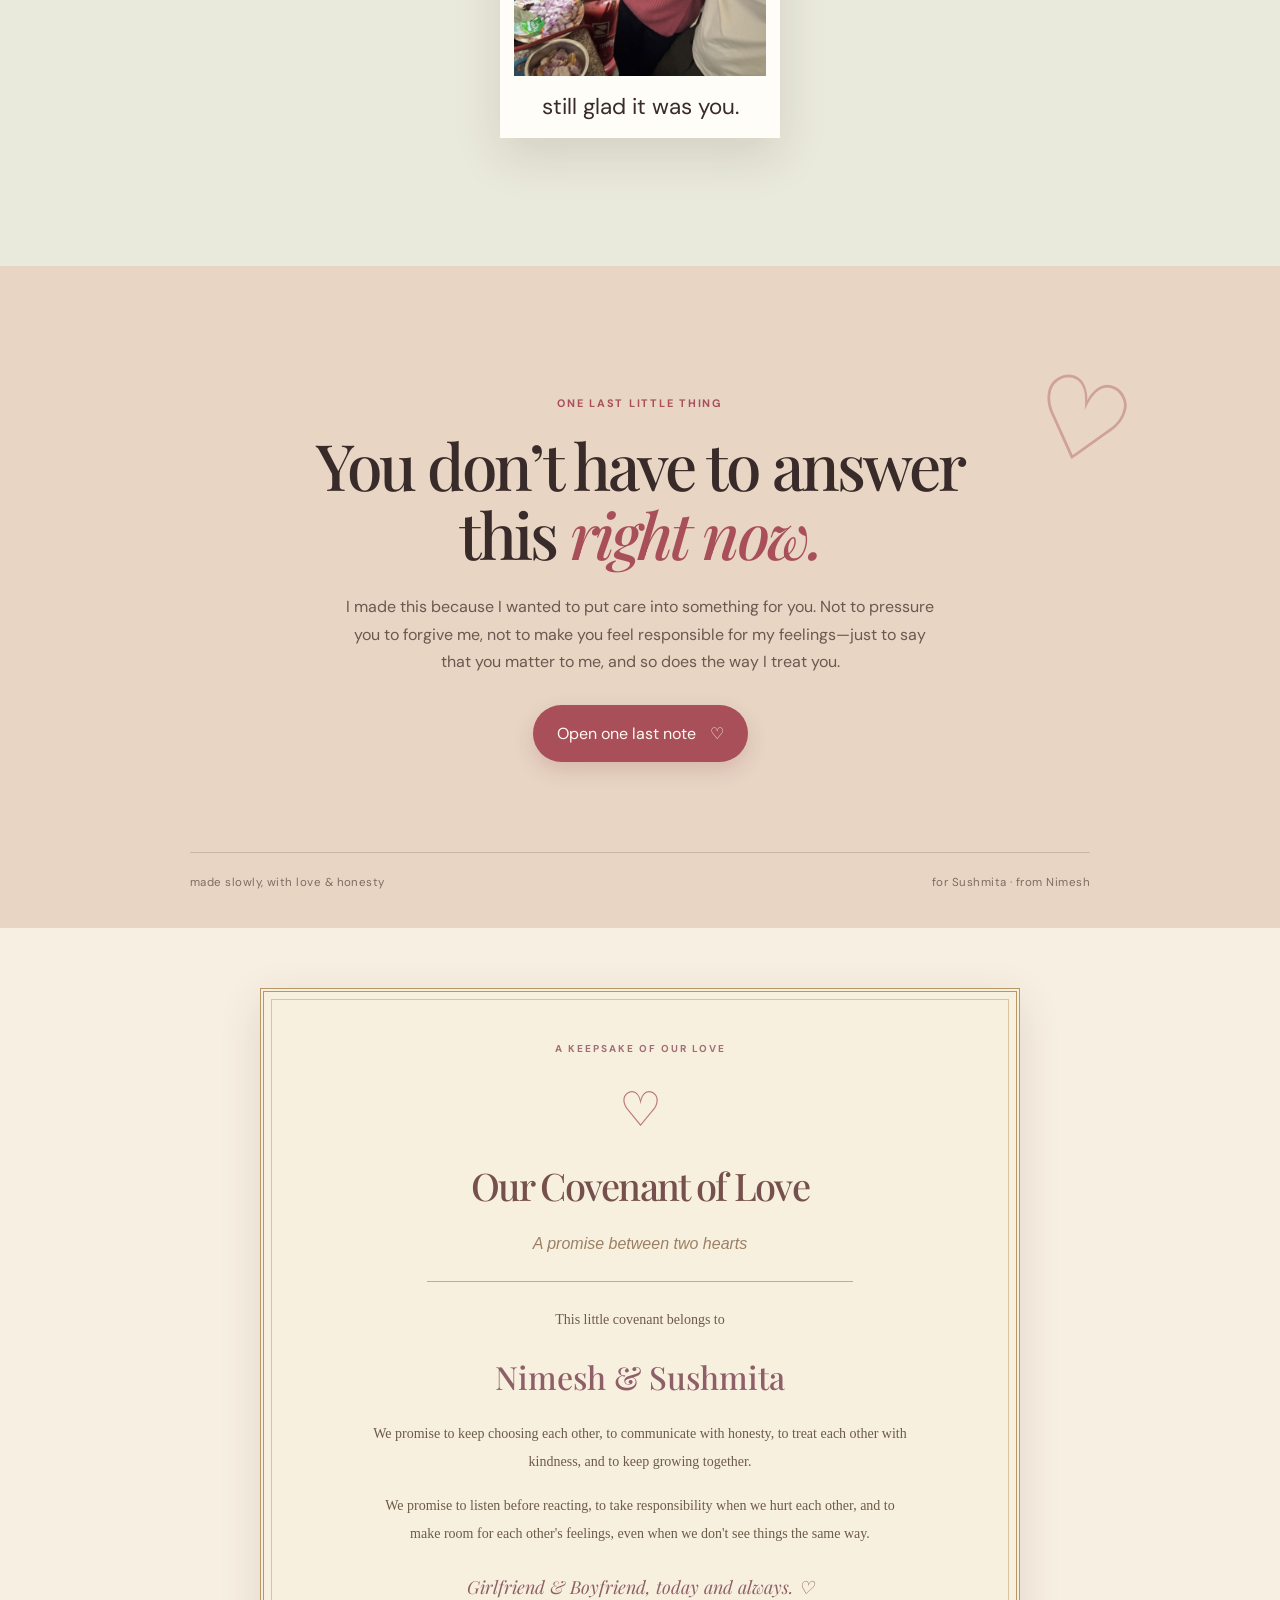
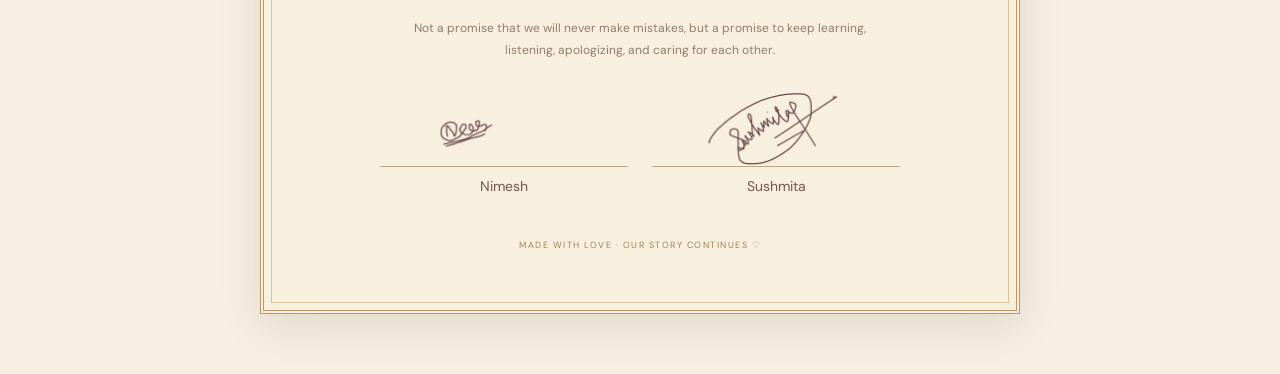
==== commit d5abf75a: "Update index.html" ====
--- a/index.html
+++ b/index.html
@@ -223,4 +223,145 @@
   </audio>
   <script src="script.js"></script>
 </body>
+  
+<!-- 8-Month Anniversary Popup -->
+<div id="anniversaryPopup" class="anniversary-overlay">
+  <div class="anniversary-box">
+    <button class="anniversary-close" id="closePopup"
+      aria-label="Close popup">&times;</button>
+
+    <div class="anniversary-heart">♡</div>
+    <p class="anniversary-label">i love you a lot sushmita </p>
+
+    <h2>Happy 8 Months, My Love</h2>
+
+    <p class="anniversary-message">
+      Eight months of memories, smiles, and a love
+      that means so much to me. I made something
+      special for you, Sushmita and im really sorry for the things i did to you  ♡
+    </p>
+
+    <button id="openAnniversary" class="anniversary-button">
+      please click here
+    </button>
+
+    <p class="anniversary-footer">Made with love, just for you babe</p>
+  </div>
+</div>
+
+<style>
+.anniversary-overlay {
+  position: fixed;
+  inset: 0;
+  z-index: 99999;
+  display: flex;
+  align-items: center;
+  justify-content: center;
+  padding: 20px;
+  background: rgba(2, 6, 18, 0.88);
+  backdrop-filter: blur(10px);
+}
+
+.anniversary-box {
+  position: relative;
+  width: 100%;
+  max-width: 410px;
+  padding: 38px 28px;
+  text-align: center;
+  color: #f5f7ff;
+  background: linear-gradient(145deg, #101b34, #080d1c);
+  border: 1px solid rgba(100, 170, 255, 0.45);
+  border-radius: 24px;
+  box-shadow: 0 0 60px rgba(45, 115, 255, 0.2);
+  animation: anniversaryAppear 0.7s ease both;
+}
+
+.anniversary-close {
+  position: absolute;
+  top: 12px;
+  right: 17px;
+  border: none;
+  background: transparent;
+  color: #bdcbea;
+  font-size: 28px;
+  cursor: pointer;
+}
+
+.anniversary-heart {
+  font-size: 55px;
+  color: #80bfff;
+  animation: heartGlow 2s ease-in-out infinite;
+}
+
+.anniversary-label {
+  margin: 12px 0;
+  color: #80bfff;
+  font-size: 10px;
+  letter-spacing: 3px;
+}
+
+.anniversary-box h2 {
+  margin: 12px 0;
+  font-size: clamp(25px, 6vw, 32px);
+  line-height: 1.25;
+}
+
+.anniversary-message {
+  color: #c4cee0;
+  font-size: 15px;
+  line-height: 1.8;
+  margin: 18px 0 25px;
+}
+
+.anniversary-button {
+  width: 100%;
+  padding: 15px 12px;
+  border: 1px solid #6ca9ff;
+  border-radius: 12px;
+  background: linear-gradient(100deg, #244d91, #367bd5);
+  color: white;
+  font-size: 15px;
+  font-weight: 600;
+  cursor: pointer;
+  transition: transform 0.2s, box-shadow 0.2s;
+}
+
+.anniversary-button:hover {
+  transform: translateY(-2px);
+  box-shadow: 0 8px 25px rgba(60, 130, 255, 0.3);
+}
+
+.anniversary-footer {
+  margin: 22px 0 0;
+  color: #8294b5;
+  font-size: 12px;
+}
+
+@keyframes anniversaryAppear {
+  from { opacity: 0; transform: translateY(18px) scale(.96); }
+  to { opacity: 1; transform: translateY(0) scale(1); }
+}
+
+@keyframes heartGlow {
+  0%, 100% { text-shadow: 0 0 8px #3478d8; }
+  50% { text-shadow: 0 0 25px #80bfff; }
+}
+
+@media (max-width: 480px) {
+  .anniversary-box { padding: 34px 22px; }
+}
+</style>
+
+<script>
+const anniversaryPopup = document.getElementById("anniversaryPopup");
+
+document.getElementById("openAnniversary").addEventListener("click", () => {
+  window.location.href = "preview.html";
+});
+
+document.getElementById("closePopup").addEventListener("click", () => {
+  anniversaryPopup.style.display = "none";
+});
+</script>
+
 </html>
